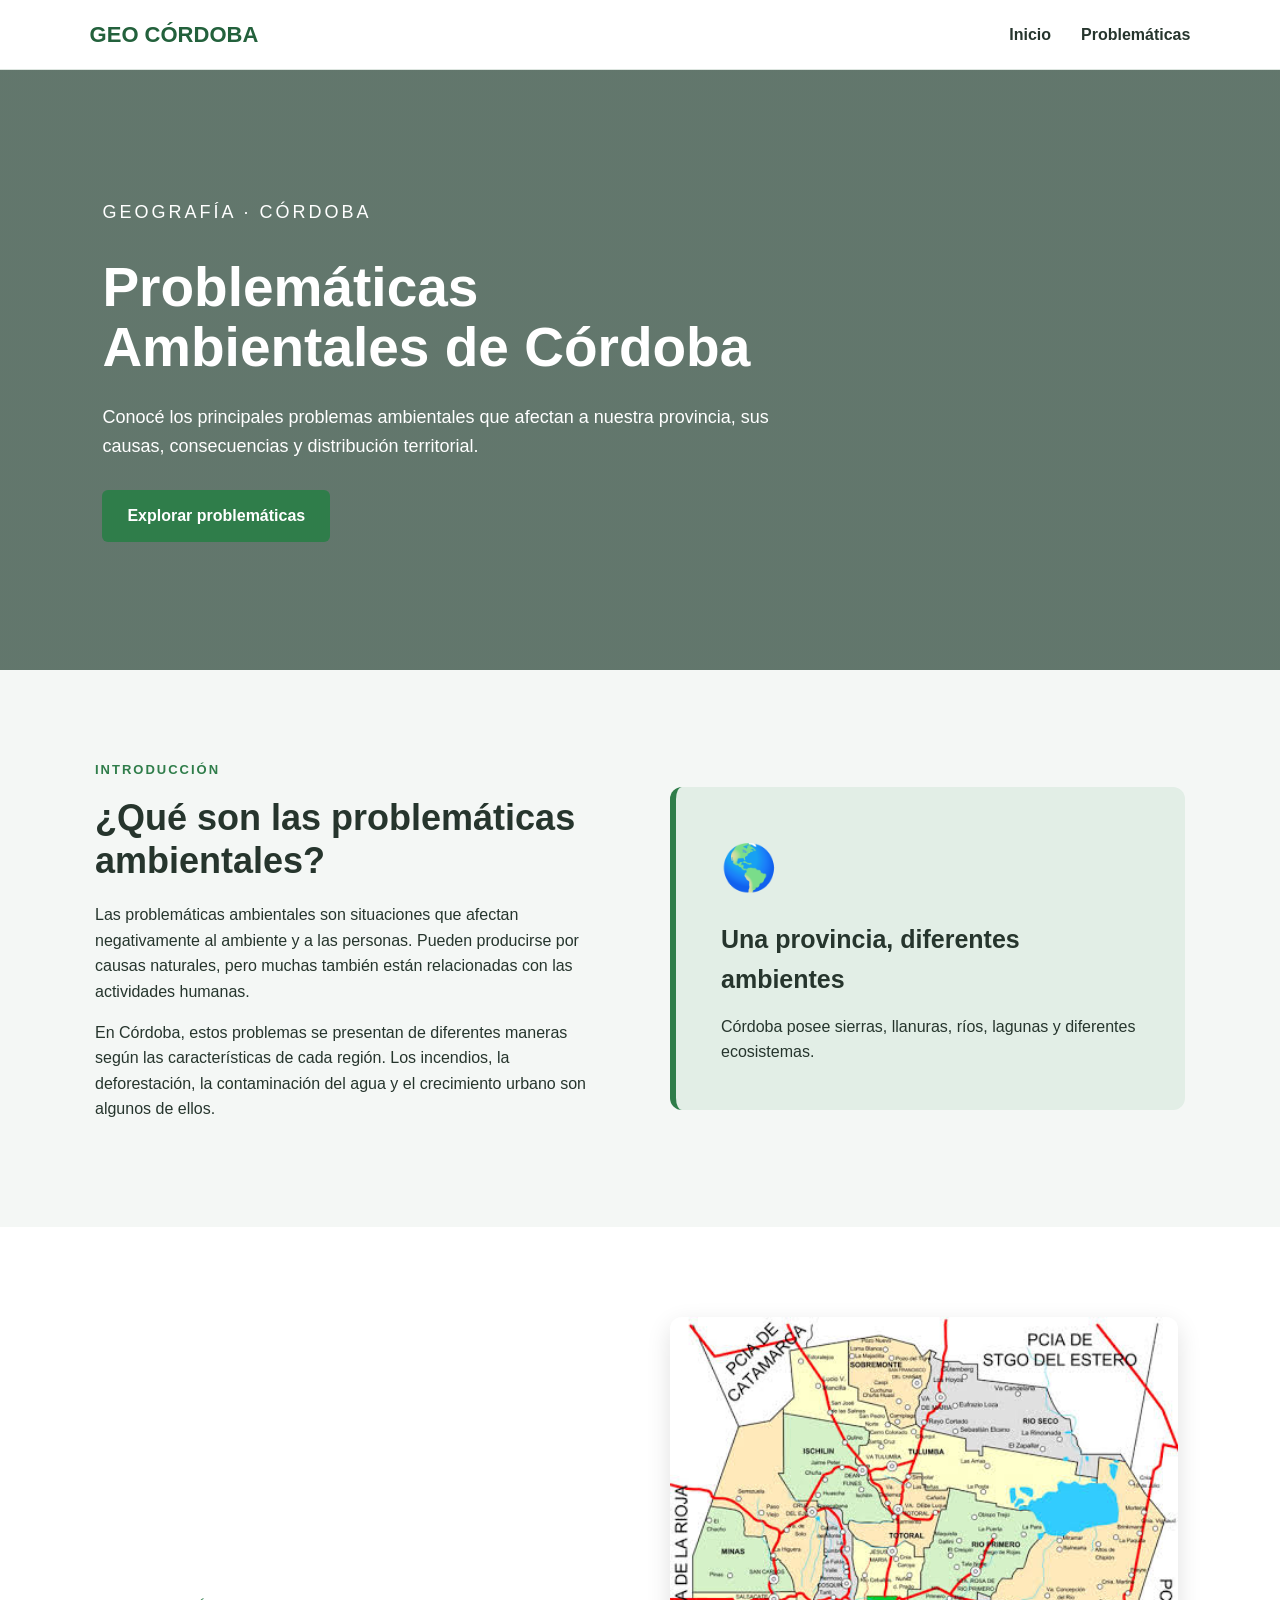
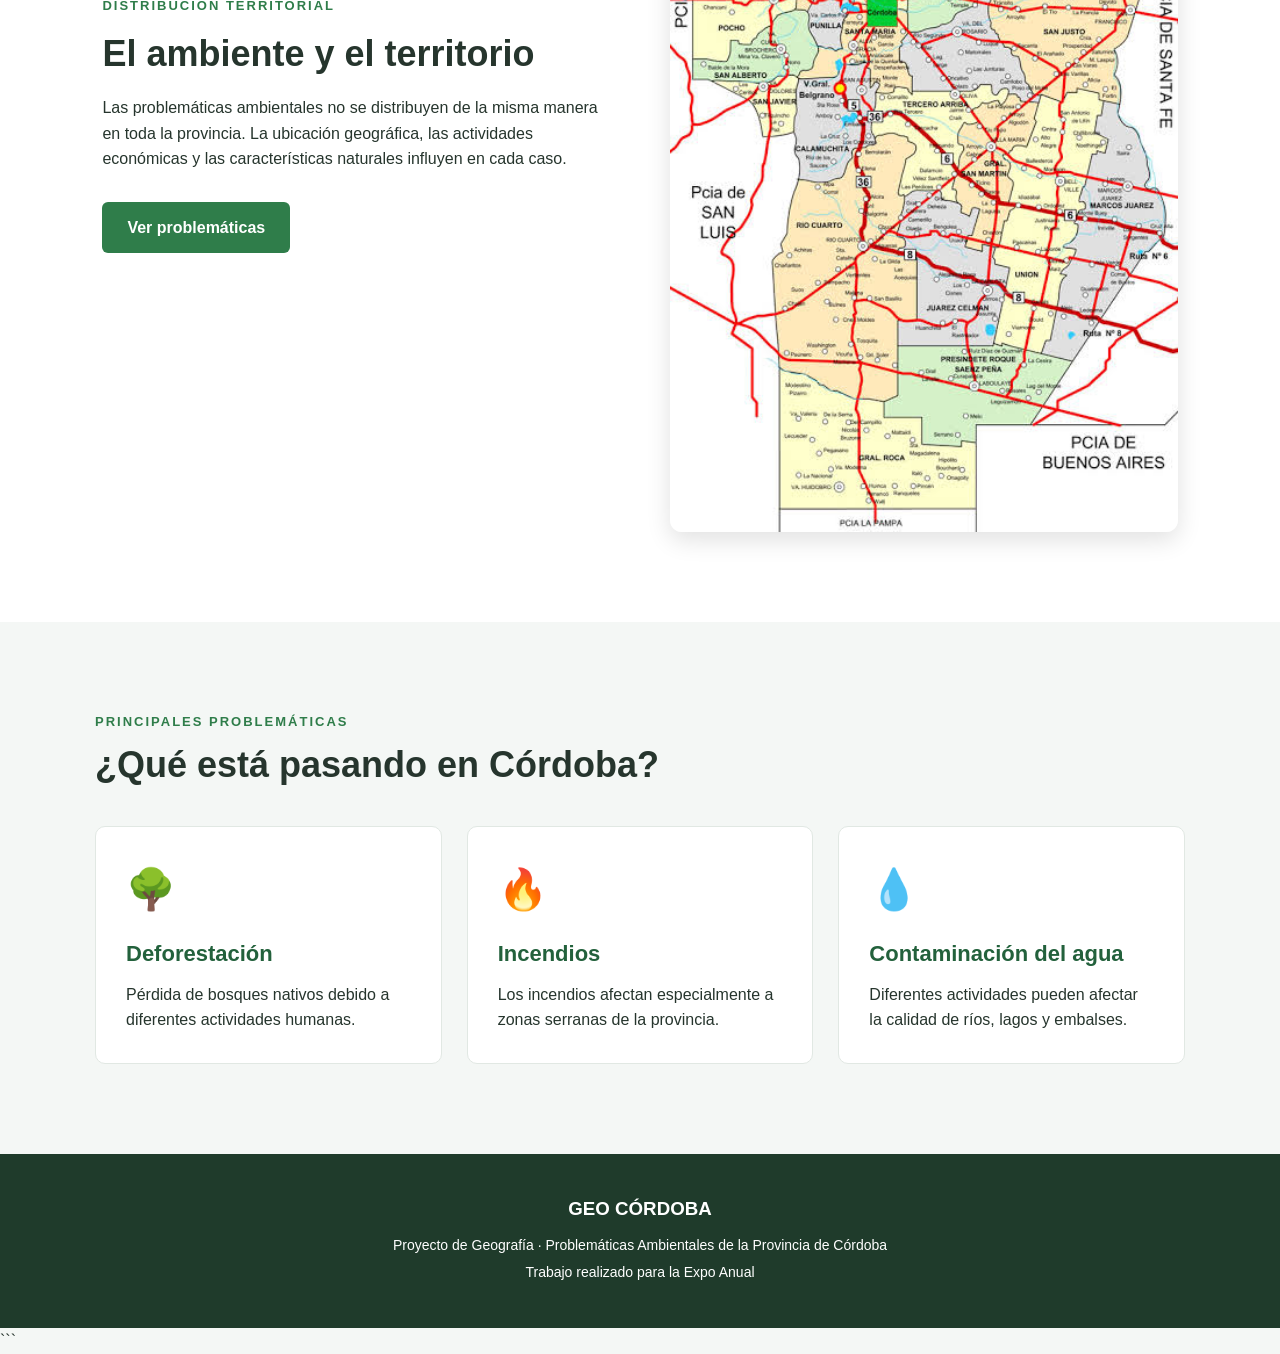
==== index.html @ c0186853 "Primer proyecto de Geografia" ====
<!DOCTYPE html>

<html lang="es">

<head>
    <meta charset="UTF-8">
    <meta name="viewport" content="width=device-width, initial-scale=1.0">

<title>Problemáticas Ambientales de Córdoba</title>

<link rel="stylesheet" href="css/estilos.css">


</head>

<body>


<header class="encabezado">

    <div class="logo">
        GEO CÓRDOBA
    </div>

    <nav>
        <a href="index.html">Inicio</a>
        <a href="problematicas.html">Problemáticas</a>
    </nav>

</header>


<main>

    <!-- PORTADA -->

    <section class="portada">

        <div class="contenido-portada">

            <p class="subtitulo">
                GEOGRAFÍA · CÓRDOBA
            </p>

            <h1>
                Problemáticas Ambientales
                de Córdoba
            </h1>

            <p>
                Conocé los principales problemas ambientales
                que afectan a nuestra provincia, sus causas,
                consecuencias y distribución territorial.
            </p>

            <a class="boton" href="problematicas.html">
                Explorar problemáticas
            </a>

        </div>

    </section>


    <!-- INTRODUCCIÓN -->

    <section class="seccion">

        <div class="texto">

            <p class="etiqueta">
                INTRODUCCIÓN
            </p>

            <h2>
                ¿Qué son las problemáticas ambientales?
            </h2>

            <p>
                Las problemáticas ambientales son situaciones que
                afectan negativamente al ambiente y a las personas.
                Pueden producirse por causas naturales, pero muchas
                también están relacionadas con las actividades humanas.
            </p>

            <p>
                En Córdoba, estos problemas se presentan de diferentes
                maneras según las características de cada región.
                Los incendios, la deforestación, la contaminación del
                agua y el crecimiento urbano son algunos de ellos.
            </p>

        </div>

        <div class="dato">

            <span>🌎</span>

            <h3>
                Una provincia,
                diferentes ambientes
            </h3>

            <p>
                Córdoba posee sierras, llanuras, ríos, lagunas
                y diferentes ecosistemas.
            </p>

        </div>

    </section>


    <!-- GEOGRAFÍA -->

    <section class="seccion mapa">

        <div class="texto">

            <p class="etiqueta">
                DISTRIBUCIÓN TERRITORIAL
            </p>

            <h2>
                El ambiente y el territorio
            </h2>

            <p>
                Las problemáticas ambientales no se distribuyen
                de la misma manera en toda la provincia.
                La ubicación geográfica, las actividades económicas
                y las características naturales influyen en cada caso.
            </p>

            <a class="boton secundario" href="problematicas.html">
                Ver problemáticas
            </a>

        </div>

        <div class="mapa-imagen">
            <img src="img/mapa-cordoba.jpeg" alt="Mapa de la provincia de Córdoba">
        </div>

    </section>


    <!-- PROBLEMÁTICAS DESTACADAS -->

    <section class="destacadas">

        <p class="etiqueta">
            PRINCIPALES PROBLEMÁTICAS
        </p>

        <h2>
            ¿Qué está pasando en Córdoba?
        </h2>

        <div class="tarjetas">

            <article class="tarjeta">

                <div class="icono">🌳</div>

                <h3>
                    Deforestación
                </h3>

                <p>
                    Pérdida de bosques nativos debido
                    a diferentes actividades humanas.
                </p>

            </article>


            <article class="tarjeta">

                <div class="icono">🔥</div>

                <h3>
                    Incendios
                </h3>

                <p>
                    Los incendios afectan especialmente
                    a zonas serranas de la provincia.
                </p>

            </article>


            <article class="tarjeta">

                <div class="icono">💧</div>

                <h3>
                    Contaminación del agua
                </h3>

                <p>
                    Diferentes actividades pueden afectar
                    la calidad de ríos, lagos y embalses.
                </p>

            </article>

        </div>

    </section>

</main>


<footer>

    <h3>
        GEO CÓRDOBA
    </h3>

    <p>
        Proyecto de Geografía · Problemáticas Ambientales
        de la Provincia de Córdoba
    </p>

    <p>
        Trabajo realizado para la Expo Anual
    </p>

</footer>
```

</body>

</html>
---- css/estilos.css ----
* {
  margin: 0;
  padding: 0;
  box-sizing: border-box;
  }

body {
font-family: Arial, sans-serif;
background-color: #f4f7f5;
color: #26352d;
line-height: 1.6;
}

/* =========================
ENCABEZADO
========================= */

.encabezado {
width: 100%;
height: 70px;


display: flex;
justify-content: space-between;
align-items: center;

padding: 0 7%;

background-color: white;

border-bottom: 1px solid #dce5df;

position: relative;
z-index: 10;
}

.logo {
font-size: 22px;
font-weight: bold;
color: #23613c;
}

nav {
display: flex;
gap: 30px;
}

nav a {
text-decoration: none;
color: #26352d;
font-weight: bold;
}

nav a:hover {
color: #2f7d4a;
}

/* =========================
PORTADA
========================= */

.portada {
min-height: 600px;

display: flex;
align-items: center;

padding: 80px 8%;

background-image:
    linear-gradient(
        rgba(20, 50, 35, 0.65),
        rgba(20, 50, 35, 0.65)
    ),
    url("../img/cordoba.jpg");

background-size: cover;
background-position: center;

color: white;

}

.contenido-portada {
max-width: 700px;
}

.subtitulo {
font-size: 14px;
letter-spacing: 3px;
margin-bottom: 15px;
}

.portada h1 {
font-size: 55px;
line-height: 1.1;
margin-bottom: 25px;
}

.portada p {
font-size: 18px;
margin-bottom: 30px;
}

/* =========================
BOTONES
========================= */

.boton {
display: inline-block;


padding: 13px 25px;

background-color: #2f7d4a;
color: white;

text-decoration: none;

border-radius: 6px;

font-weight: bold;

}

.boton:hover {
background-color: #23613c;
}

.secundario {
margin-top: 15px;
}

/* =========================
SECCIONES
========================= */

.seccion {
max-width: 1150px;


margin: auto;

padding: 90px 30px;

display: grid;
grid-template-columns: 1fr 1fr;

gap: 60px;

align-items: center;


}

.etiqueta {
color: #2f7d4a;


font-size: 13px;

font-weight: bold;

letter-spacing: 2px;

margin-bottom: 10px;


}

h2 {
font-size: 36px;
line-height: 1.2;

margin-bottom: 20px;

}

.texto p {
margin-bottom: 15px;
}

/* =========================
DATO
========================= */

.dato {
background-color: #e2eee6;

padding: 45px;

border-radius: 12px;

border-left: 6px solid #2f7d4a;


}

.dato span {
font-size: 45px;
}

.dato h3 {
font-size: 25px;
margin: 15px 0;
}

/* =========================
MAPA
========================= */

.mapa {
background-color: white;


max-width: 100%;

padding-left: 8%;
padding-right: 8%;

}

.mapa-imagen img {
width: 100%;


display: block;

border-radius: 12px;

box-shadow: 0 8px 25px rgba(0,0,0,0.12);

}

/* =========================
TARJETAS
========================= */

.destacadas {
max-width: 1150px;

margin: auto;

padding: 90px 30px;


}

.destacadas > h2 {
margin-bottom: 40px;
}

.tarjetas {
display: grid;


grid-template-columns: repeat(3, 1fr);

gap: 25px;


}

.tarjeta {
background-color: white;


padding: 30px;

border-radius: 10px;

border: 1px solid #e1e8e3;

transition: 0.3s;

}

.tarjeta:hover {
transform: translateY(-6px);

box-shadow: 0 10px 25px rgba(0,0,0,0.08);


}

.icono {
font-size: 40px;


margin-bottom: 15px;

}

.tarjeta h3 {
font-size: 22px;


margin-bottom: 10px;

color: #23613c;


}

/* =========================
FOOTER
========================= */

footer {
background-color: #1f3b2b;

color: white;

text-align: center;

padding: 40px 20px;


}

footer h3 {
margin-bottom: 10px;
}

footer p {
font-size: 14px;

margin: 5px;

}

/* =========================
CELULARES
========================= */

@media (max-width: 800px) {

.encabezado {
    padding: 0 5%;
}

.portada {
    min-height: 550px;

    padding: 60px 7%;
}

.portada h1 {
    font-size: 40px;
}

.seccion {
    grid-template-columns: 1fr;

    padding: 60px 25px;

    gap: 35px;
}

.tarjetas {
    grid-template-columns: 1fr;
}

nav {
    gap: 15px;
}

}
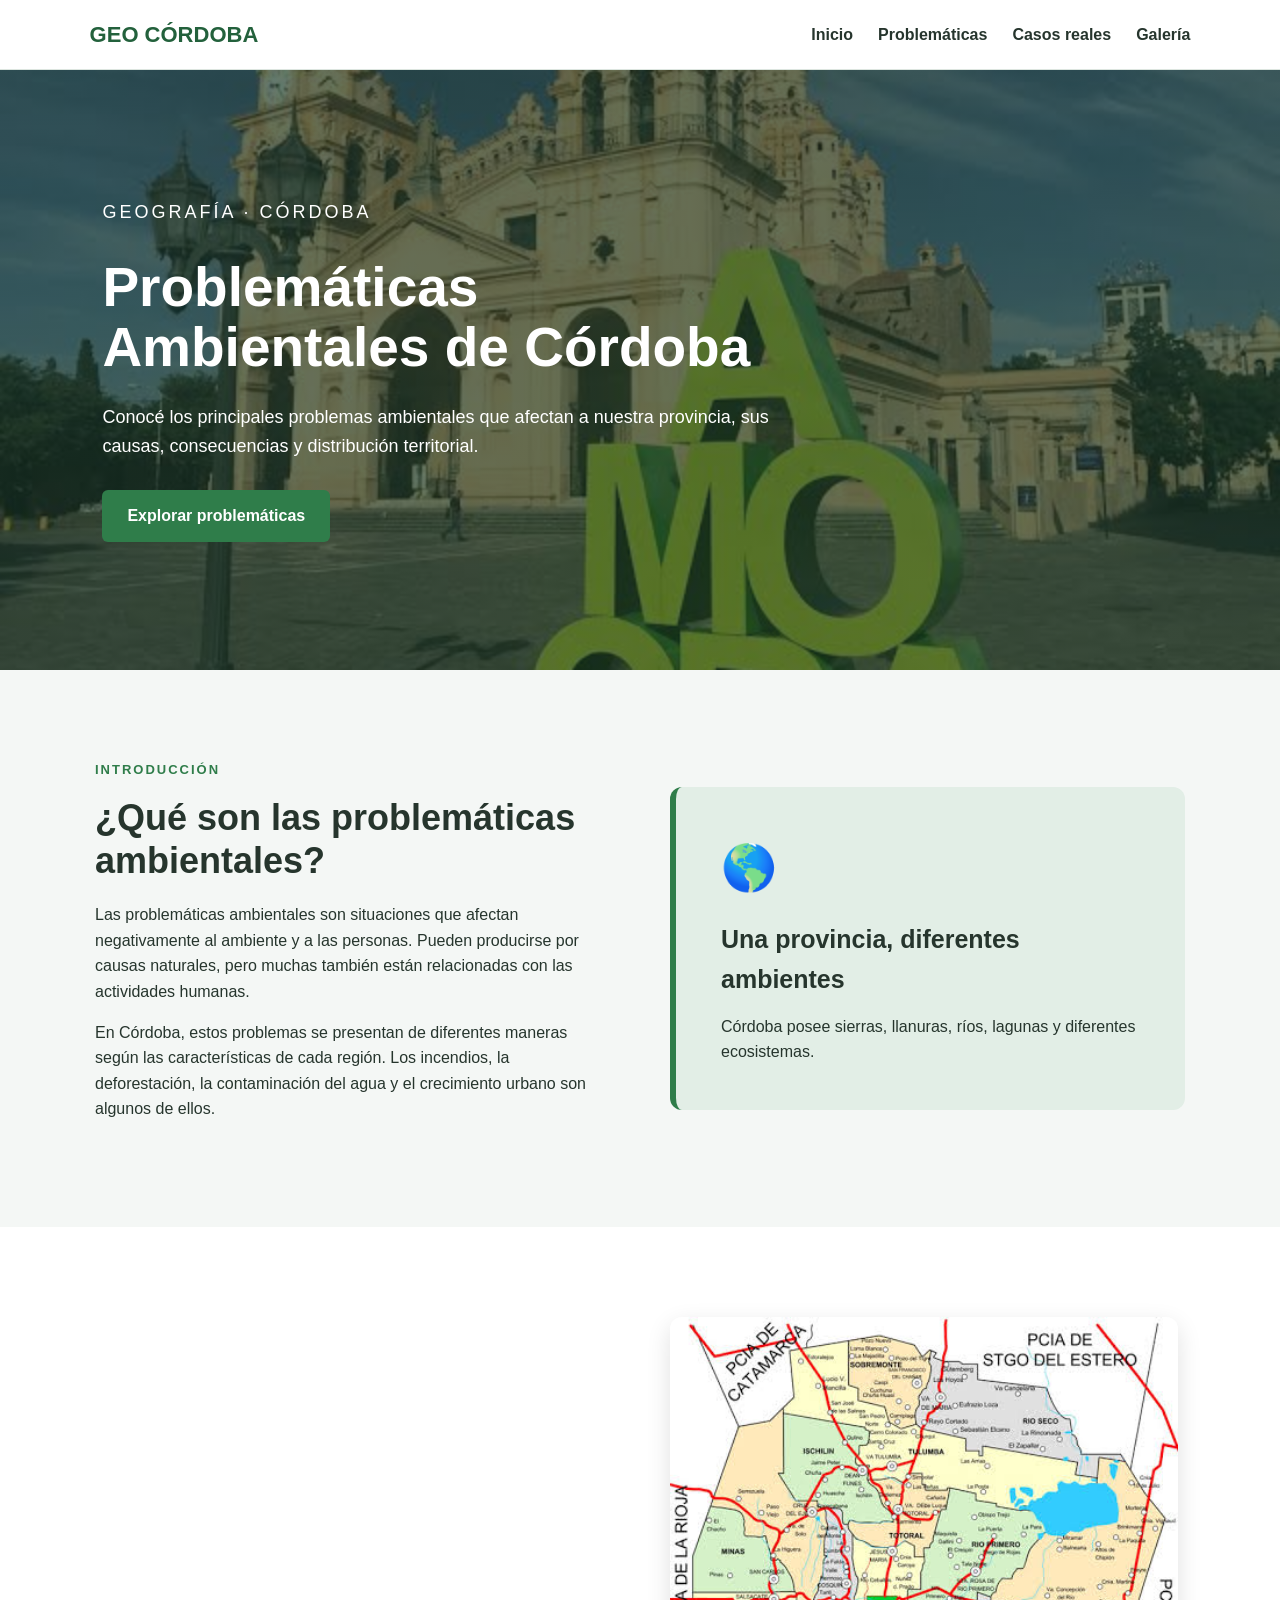
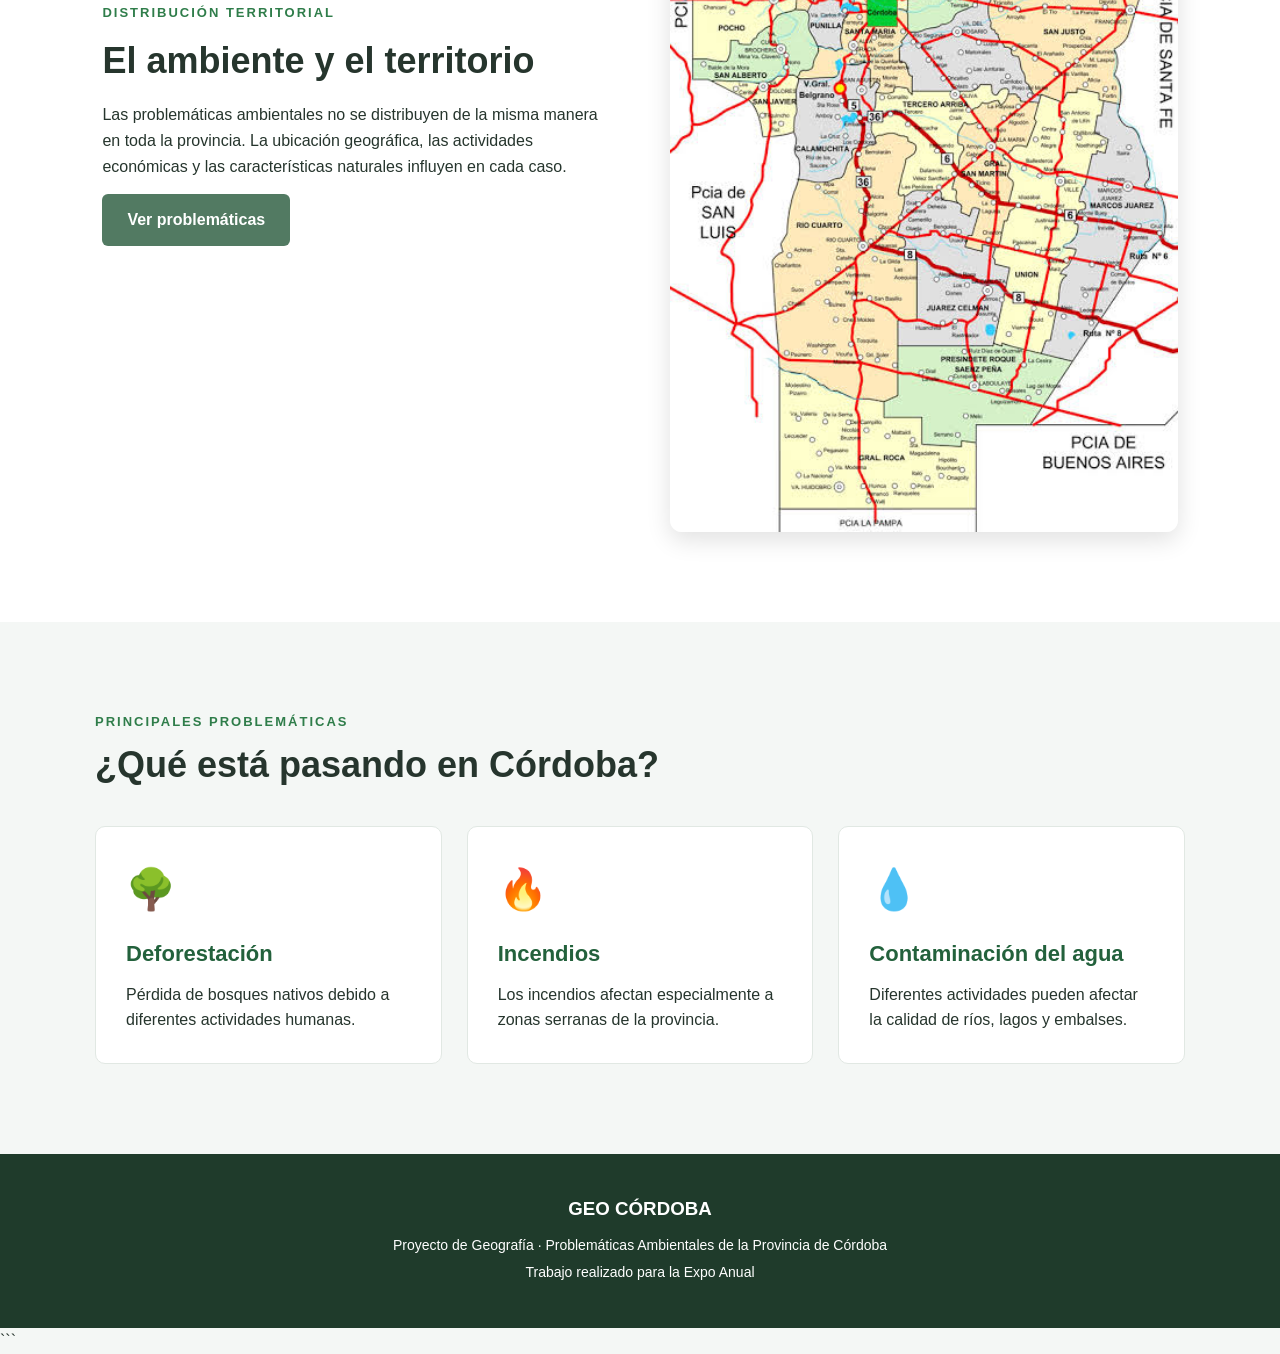
==== commit ed38b5b4: "Actualizo pagina" ====
--- a/index.html
+++ b/index.html
@@ -21,11 +21,13 @@
     <div class="logo">
         GEO CÓRDOBA
     </div>
-
-    <nav>
-        <a href="index.html">Inicio</a>
-        <a href="problematicas.html">Problemáticas</a>
-    </nav>
+ <nav>
+            <a href="index.html">Inicio</a>
+            <a href="problematicas.html">Problemáticas</a>
+            <a href="casos.html">Casos reales</a>
+            <a href="galeria.html">Galería</a>
+        </nav>
+
 
 </header>
 
--- a/css/estilos.css
+++ b/css/estilos.css
@@ -1,368 +1,678 @@
+/* =========================
+   CONFIGURACIÓN GENERAL
+========================= */
+
 * {
-  margin: 0;
-  padding: 0;
-  box-sizing: border-box;
-  }
+    margin: 0;
+    padding: 0;
+    box-sizing: border-box;
+}
+
+html {
+    scroll-behavior: smooth;
+}
 
 body {
-font-family: Arial, sans-serif;
-background-color: #f4f7f5;
-color: #26352d;
-line-height: 1.6;
-}
-
-/* =========================
-ENCABEZADO
+    font-family: Arial, sans-serif;
+    background-color: #f4f7f5;
+    color: #26352d;
+    line-height: 1.6;
+}
+
+img {
+    max-width: 100%;
+    display: block;
+}
+
+a {
+    text-decoration: none;
+}
+
+
+/* =========================
+   ENCABEZADO
 ========================= */
 
 .encabezado {
-width: 100%;
-height: 70px;
-
-
-display: flex;
-justify-content: space-between;
-align-items: center;
-
-padding: 0 7%;
-
-background-color: white;
-
-border-bottom: 1px solid #dce5df;
-
-position: relative;
-z-index: 10;
+    width: 100%;
+    min-height: 70px;
+
+    display: flex;
+    justify-content: space-between;
+    align-items: center;
+
+    padding: 15px 7%;
+
+    background-color: white;
+
+    border-bottom: 1px solid #dce5df;
+
+    position: relative;
+    z-index: 10;
 }
 
 .logo {
-font-size: 22px;
-font-weight: bold;
-color: #23613c;
+    font-size: 22px;
+    font-weight: bold;
+    color: #23613c;
 }
 
 nav {
-display: flex;
-gap: 30px;
+    display: flex;
+    flex-wrap: wrap;
+    justify-content: center;
+    gap: 25px;
 }
 
 nav a {
-text-decoration: none;
-color: #26352d;
-font-weight: bold;
+    color: #26352d;
+    font-weight: bold;
 }
 
 nav a:hover {
-color: #2f7d4a;
-}
-
-/* =========================
-PORTADA
+    color: #2f7d4a;
+}
+
+
+/* =========================
+   PORTADA
 ========================= */
 
 .portada {
-min-height: 600px;
-
-display: flex;
-align-items: center;
-
-padding: 80px 8%;
-
-background-image:
-    linear-gradient(
-        rgba(20, 50, 35, 0.65),
-        rgba(20, 50, 35, 0.65)
-    ),
-    url("../img/cordoba.jpg");
-
-background-size: cover;
-background-position: center;
-
-color: white;
-
+    min-height: 600px;
+
+    display: flex;
+    align-items: center;
+
+    padding: 80px 8%;
+
+    background-image:
+        linear-gradient(
+            rgba(20, 50, 35, 0.65),
+            rgba(20, 50, 35, 0.65)
+        ),
+        url("../img/cordoba.jpeg");
+
+    background-size: cover;
+    background-position: center;
+
+    color: white;
 }
 
 .contenido-portada {
-max-width: 700px;
+    max-width: 700px;
 }
 
 .subtitulo {
-font-size: 14px;
-letter-spacing: 3px;
-margin-bottom: 15px;
+    font-size: 14px;
+    letter-spacing: 3px;
+    margin-bottom: 15px;
 }
 
 .portada h1 {
-font-size: 55px;
-line-height: 1.1;
-margin-bottom: 25px;
+    font-size: 55px;
+    line-height: 1.1;
+    margin-bottom: 25px;
 }
 
 .portada p {
-font-size: 18px;
-margin-bottom: 30px;
-}
-
-/* =========================
-BOTONES
+    font-size: 18px;
+    margin-bottom: 30px;
+}
+
+
+/* =========================
+   BOTONES
 ========================= */
 
 .boton {
-display: inline-block;
-
-
-padding: 13px 25px;
-
-background-color: #2f7d4a;
-color: white;
-
-text-decoration: none;
-
-border-radius: 6px;
-
-font-weight: bold;
-
+    display: inline-block;
+
+    padding: 13px 25px;
+
+    background-color: #2f7d4a;
+    color: white;
+
+    border-radius: 6px;
+
+    font-weight: bold;
+
+    transition: 0.3s;
 }
 
 .boton:hover {
-background-color: #23613c;
+    background-color: #23613c;
+    transform: translateY(-2px);
 }
 
 .secundario {
-margin-top: 15px;
-}
-
-/* =========================
-SECCIONES
+    background-color: #527a62;
+}
+
+
+/* =========================
+   SECCIONES
 ========================= */
 
 .seccion {
-max-width: 1150px;
-
-
-margin: auto;
-
-padding: 90px 30px;
-
-display: grid;
-grid-template-columns: 1fr 1fr;
-
-gap: 60px;
-
-align-items: center;
-
-
+    max-width: 1150px;
+
+    margin: auto;
+
+    padding: 90px 30px;
+
+    display: grid;
+    grid-template-columns: 1fr 1fr;
+
+    gap: 60px;
+
+    align-items: center;
+}
+
+.texto {
+    max-width: 650px;
 }
 
 .etiqueta {
-color: #2f7d4a;
-
-
-font-size: 13px;
-
-font-weight: bold;
-
-letter-spacing: 2px;
-
-margin-bottom: 10px;
-
-
+    color: #2f7d4a;
+
+    font-size: 13px;
+
+    font-weight: bold;
+
+    letter-spacing: 2px;
+
+    margin-bottom: 10px;
 }
 
 h2 {
-font-size: 36px;
-line-height: 1.2;
-
-margin-bottom: 20px;
-
+    font-size: 36px;
+    line-height: 1.2;
+
+    margin-bottom: 20px;
 }
 
 .texto p {
-margin-bottom: 15px;
-}
-
-/* =========================
-DATO
+    margin-bottom: 15px;
+}
+
+
+/* =========================
+   DATO DESTACADO
 ========================= */
 
 .dato {
-background-color: #e2eee6;
-
-padding: 45px;
-
-border-radius: 12px;
-
-border-left: 6px solid #2f7d4a;
-
-
+    background-color: #e2eee6;
+
+    padding: 45px;
+
+    border-radius: 12px;
+
+    border-left: 6px solid #2f7d4a;
 }
 
 .dato span {
-font-size: 45px;
+    font-size: 45px;
 }
 
 .dato h3 {
-font-size: 25px;
-margin: 15px 0;
-}
-
-/* =========================
-MAPA
+    font-size: 25px;
+    margin: 15px 0;
+}
+
+
+/* =========================
+   MAPA
 ========================= */
 
 .mapa {
-background-color: white;
-
-
-max-width: 100%;
-
-padding-left: 8%;
-padding-right: 8%;
-
+    max-width: 100%;
+
+    padding-left: 8%;
+    padding-right: 8%;
+
+    background-color: white;
 }
 
 .mapa-imagen img {
-width: 100%;
-
-
-display: block;
-
-border-radius: 12px;
-
-box-shadow: 0 8px 25px rgba(0,0,0,0.12);
-
-}
-
-/* =========================
-TARJETAS
+    width: 100%;
+
+    border-radius: 12px;
+
+    box-shadow: 0 8px 25px rgba(0, 0, 0, 0.12);
+}
+
+
+/* =========================
+   DESTACADAS
 ========================= */
 
 .destacadas {
-max-width: 1150px;
-
-margin: auto;
-
-padding: 90px 30px;
-
-
+    max-width: 1150px;
+
+    margin: auto;
+
+    padding: 90px 30px;
 }
 
 .destacadas > h2 {
-margin-bottom: 40px;
-}
+    margin-bottom: 40px;
+}
+
+
+/* =========================
+   TARJETAS
+========================= */
 
 .tarjetas {
-display: grid;
-
-
-grid-template-columns: repeat(3, 1fr);
-
-gap: 25px;
-
-
+    display: grid;
+
+    grid-template-columns: repeat(3, 1fr);
+
+    gap: 25px;
 }
 
 .tarjeta {
-background-color: white;
-
-
-padding: 30px;
-
-border-radius: 10px;
-
-border: 1px solid #e1e8e3;
-
-transition: 0.3s;
-
+    background-color: white;
+
+    padding: 30px;
+
+    border-radius: 10px;
+
+    border: 1px solid #e1e8e3;
+
+    transition: 0.3s;
 }
 
 .tarjeta:hover {
-transform: translateY(-6px);
-
-box-shadow: 0 10px 25px rgba(0,0,0,0.08);
-
-
+    transform: translateY(-6px);
+
+    box-shadow: 0 10px 25px rgba(0, 0, 0, 0.08);
 }
 
 .icono {
-font-size: 40px;
-
-
-margin-bottom: 15px;
-
+    font-size: 40px;
+
+    margin-bottom: 15px;
 }
 
 .tarjeta h3 {
-font-size: 22px;
-
-
-margin-bottom: 10px;
-
-color: #23613c;
-
-
-}
-
-/* =========================
-FOOTER
+    font-size: 22px;
+
+    margin-bottom: 10px;
+
+    color: #23613c;
+}
+
+.tarjeta .boton {
+    margin-top: 15px;
+
+    font-size: 14px;
+
+    padding: 9px 15px;
+}
+
+
+/* =========================
+   PÁGINAS INTERNAS
+========================= */
+
+.titulo-pagina {
+    background-color: #1f3b2b;
+
+    color: white;
+
+    padding: 80px 8%;
+
+    text-align: center;
+}
+
+.titulo-pagina h1 {
+    font-size: 48px;
+
+    margin-bottom: 15px;
+}
+
+.titulo-pagina p {
+    max-width: 700px;
+
+    margin: auto;
+
+    font-size: 18px;
+}
+
+
+/* =========================
+   PROBLEMÁTICAS
+========================= */
+
+.problemas {
+    max-width: 1150px;
+
+    margin: auto;
+
+    padding: 80px 30px;
+}
+
+.problema {
+    background-color: white;
+
+    margin-bottom: 30px;
+
+    border-radius: 12px;
+
+    overflow: hidden;
+
+    display: grid;
+
+    grid-template-columns: 300px 1fr;
+
+    box-shadow: 0 5px 20px rgba(0, 0, 0, 0.06);
+}
+
+.problema img {
+    width: 100%;
+
+    height: 100%;
+
+    min-height: 280px;
+
+    object-fit: cover;
+}
+
+.problema-contenido {
+    padding: 35px;
+}
+
+.problema-contenido h2 {
+    color: #23613c;
+
+    font-size: 28px;
+
+    margin-bottom: 15px;
+}
+
+.ubicacion {
+    display: inline-block;
+
+    margin-bottom: 15px;
+
+    padding: 6px 12px;
+
+    border-radius: 20px;
+
+    background-color: #e2eee6;
+
+    color: #23613c;
+
+    font-size: 13px;
+
+    font-weight: bold;
+}
+
+
+/* =========================
+   CASOS REALES
+========================= */
+
+.casos {
+    max-width: 1150px;
+
+    margin: auto;
+
+    padding: 80px 30px;
+}
+
+.caso {
+    display: grid;
+
+    grid-template-columns: 1fr 1fr;
+
+    background-color: white;
+
+    margin-bottom: 40px;
+
+    border-radius: 12px;
+
+    overflow: hidden;
+
+    box-shadow: 0 5px 20px rgba(0, 0, 0, 0.07);
+}
+
+.caso img {
+    width: 100%;
+
+    height: 100%;
+
+    min-height: 320px;
+
+    object-fit: cover;
+}
+
+.caso-contenido {
+    padding: 40px;
+}
+
+.caso-contenido h2 {
+    color: #23613c;
+}
+
+.caso-contenido h3 {
+    color: #527a62;
+
+    margin-top: 20px;
+
+    margin-bottom: 5px;
+}
+
+
+/* =========================
+   GALERÍA
+========================= */
+
+.galeria {
+    max-width: 1150px;
+
+    margin: auto;
+
+    padding: 80px 30px;
+}
+
+.fotos {
+    display: grid;
+
+    grid-template-columns: repeat(3, 1fr);
+
+    gap: 20px;
+}
+
+.foto {
+    background-color: white;
+
+    border-radius: 10px;
+
+    overflow: hidden;
+
+    box-shadow: 0 5px 15px rgba(0, 0, 0, 0.07);
+}
+
+.foto img {
+    width: 100%;
+
+    height: 240px;
+
+    object-fit: cover;
+}
+
+.foto p {
+    padding: 15px;
+
+    font-weight: bold;
+}
+
+
+/* =========================
+   DATOS
+========================= */
+
+.datos {
+    max-width: 1150px;
+
+    margin: auto;
+
+    padding: 80px 30px;
+}
+
+.dato-card {
+    background-color: white;
+
+    padding: 30px;
+
+    border-radius: 10px;
+
+    border-top: 5px solid #2f7d4a;
+
+    text-align: center;
+}
+
+.dato-card span {
+    display: block;
+
+    font-size: 45px;
+
+    margin-bottom: 10px;
+}
+
+.dato-card h3 {
+    margin-bottom: 10px;
+
+    color: #23613c;
+}
+
+
+/* =========================
+   FUENTES
+========================= */
+
+.fuentes {
+    background-color: #e2eee6;
+
+    padding: 50px 30px;
+
+    text-align: center;
+}
+
+.fuentes ul {
+    list-style: none;
+
+    margin-top: 20px;
+}
+
+.fuentes li {
+    margin: 8px;
+}
+
+
+/* =========================
+   FOOTER
 ========================= */
 
 footer {
-background-color: #1f3b2b;
-
-color: white;
-
-text-align: center;
-
-padding: 40px 20px;
-
-
+    background-color: #1f3b2b;
+
+    color: white;
+
+    text-align: center;
+
+    padding: 40px 20px;
 }
 
 footer h3 {
-margin-bottom: 10px;
+    margin-bottom: 10px;
 }
 
 footer p {
-font-size: 14px;
-
-margin: 5px;
-
-}
-
-/* =========================
-CELULARES
+    font-size: 14px;
+
+    margin: 5px;
+}
+
+
+/* =========================
+   CELULARES
 ========================= */
 
 @media (max-width: 800px) {
 
-.encabezado {
-    padding: 0 5%;
-}
-
-.portada {
-    min-height: 550px;
-
-    padding: 60px 7%;
-}
-
-.portada h1 {
-    font-size: 40px;
-}
-
-.seccion {
-    grid-template-columns: 1fr;
-
-    padding: 60px 25px;
-
-    gap: 35px;
-}
-
-.tarjetas {
-    grid-template-columns: 1fr;
-}
-
-nav {
-    gap: 15px;
-}
-
-}
+    .encabezado {
+        flex-direction: column;
+
+        gap: 12px;
+
+        padding: 15px 5%;
+    }
+
+    nav {
+        gap: 15px;
+
+        font-size: 14px;
+    }
+
+    .portada {
+        min-height: 550px;
+
+        padding: 60px 7%;
+    }
+
+    .portada h1 {
+        font-size: 40px;
+    }
+
+    .portada p {
+        font-size: 16px;
+    }
+
+    .seccion {
+        grid-template-columns: 1fr;
+
+        padding: 60px 25px;
+
+        gap: 35px;
+    }
+
+    .tarjetas {
+        grid-template-columns: 1fr;
+    }
+
+    .problema {
+        grid-template-columns: 1fr;
+    }
+
+    .problema img {
+        height: 250px;
+    }
+
+    .caso {
+        grid-template-columns: 1fr;
+    }
+
+    .caso img {
+        min-height: 250px;
+    }
+
+    .fotos {
+        grid-template-columns: 1fr;
+    }
+
+    .titulo-pagina {
+        padding: 60px 20px;
+    }
+
+    .titulo-pagina h1 {
+        font-size: 38px;
+    }
+
+    h2 {
+        font-size: 30px;
+    }
+}
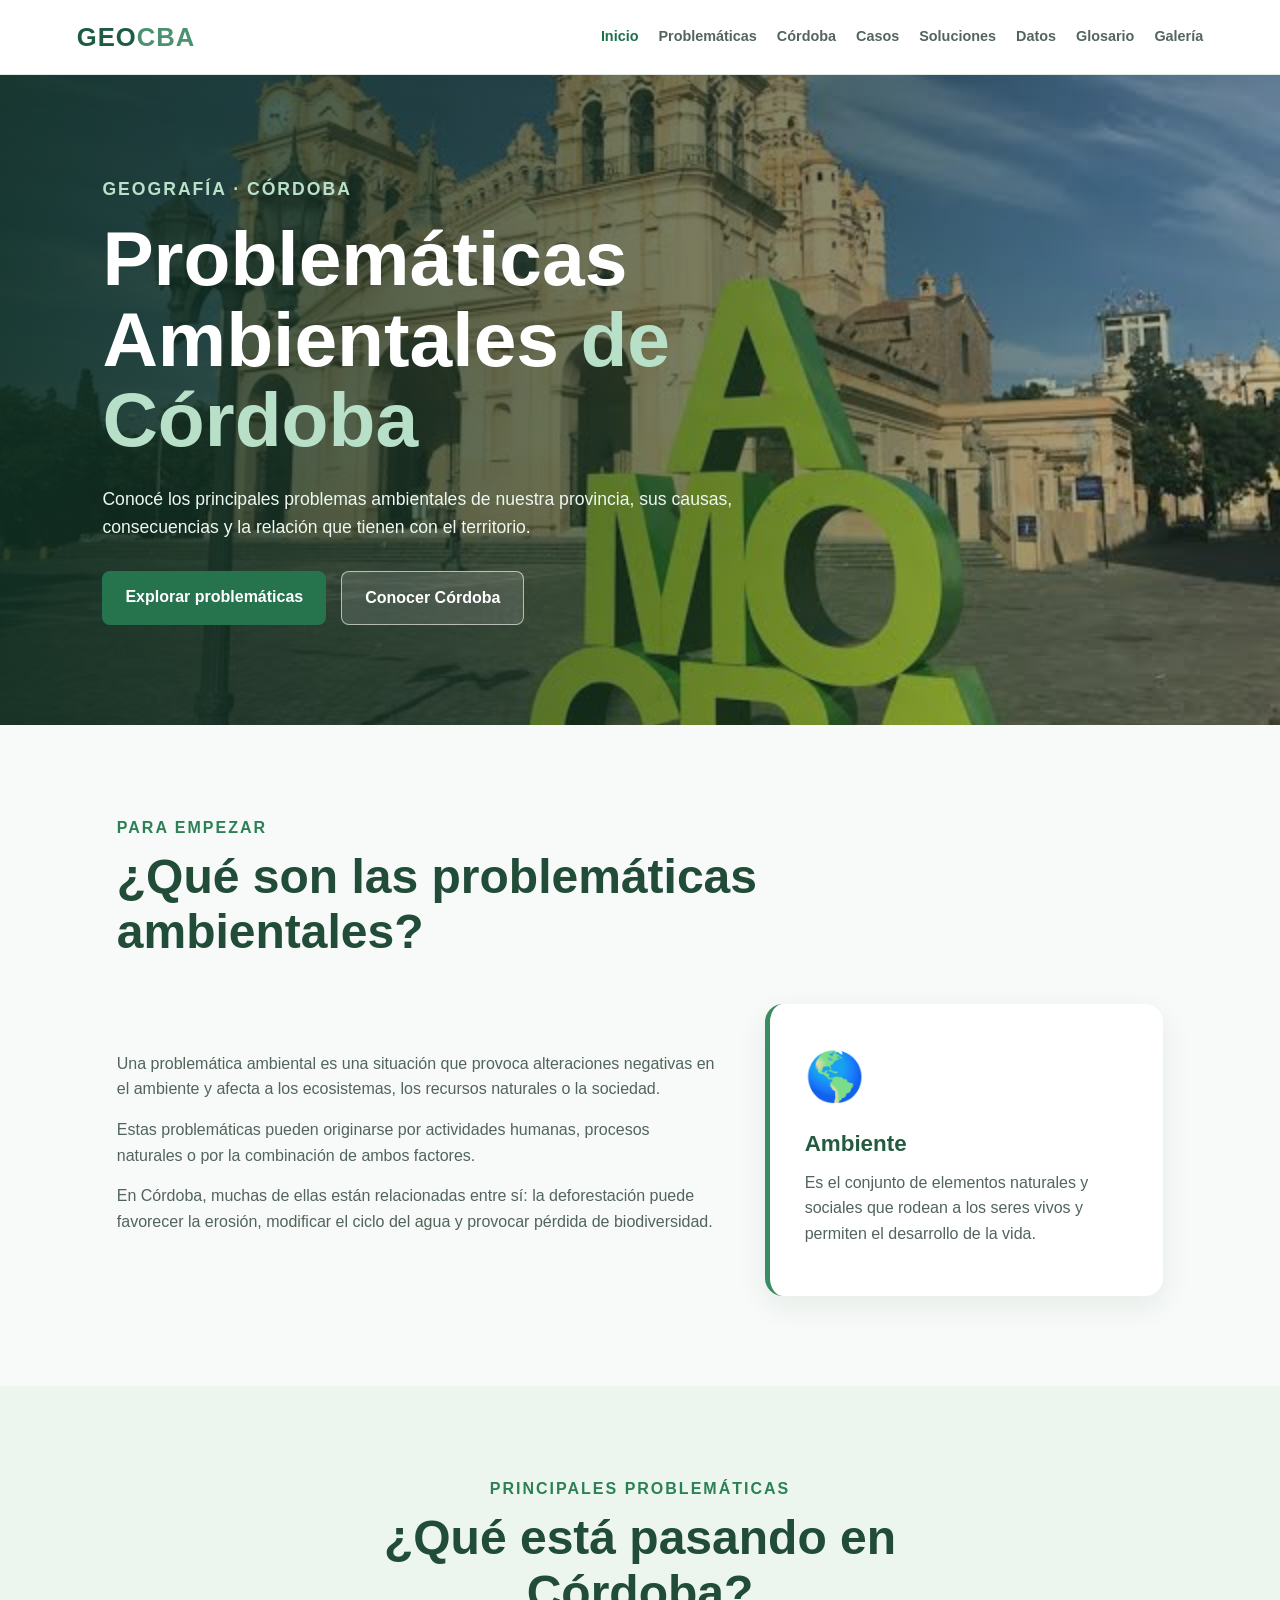
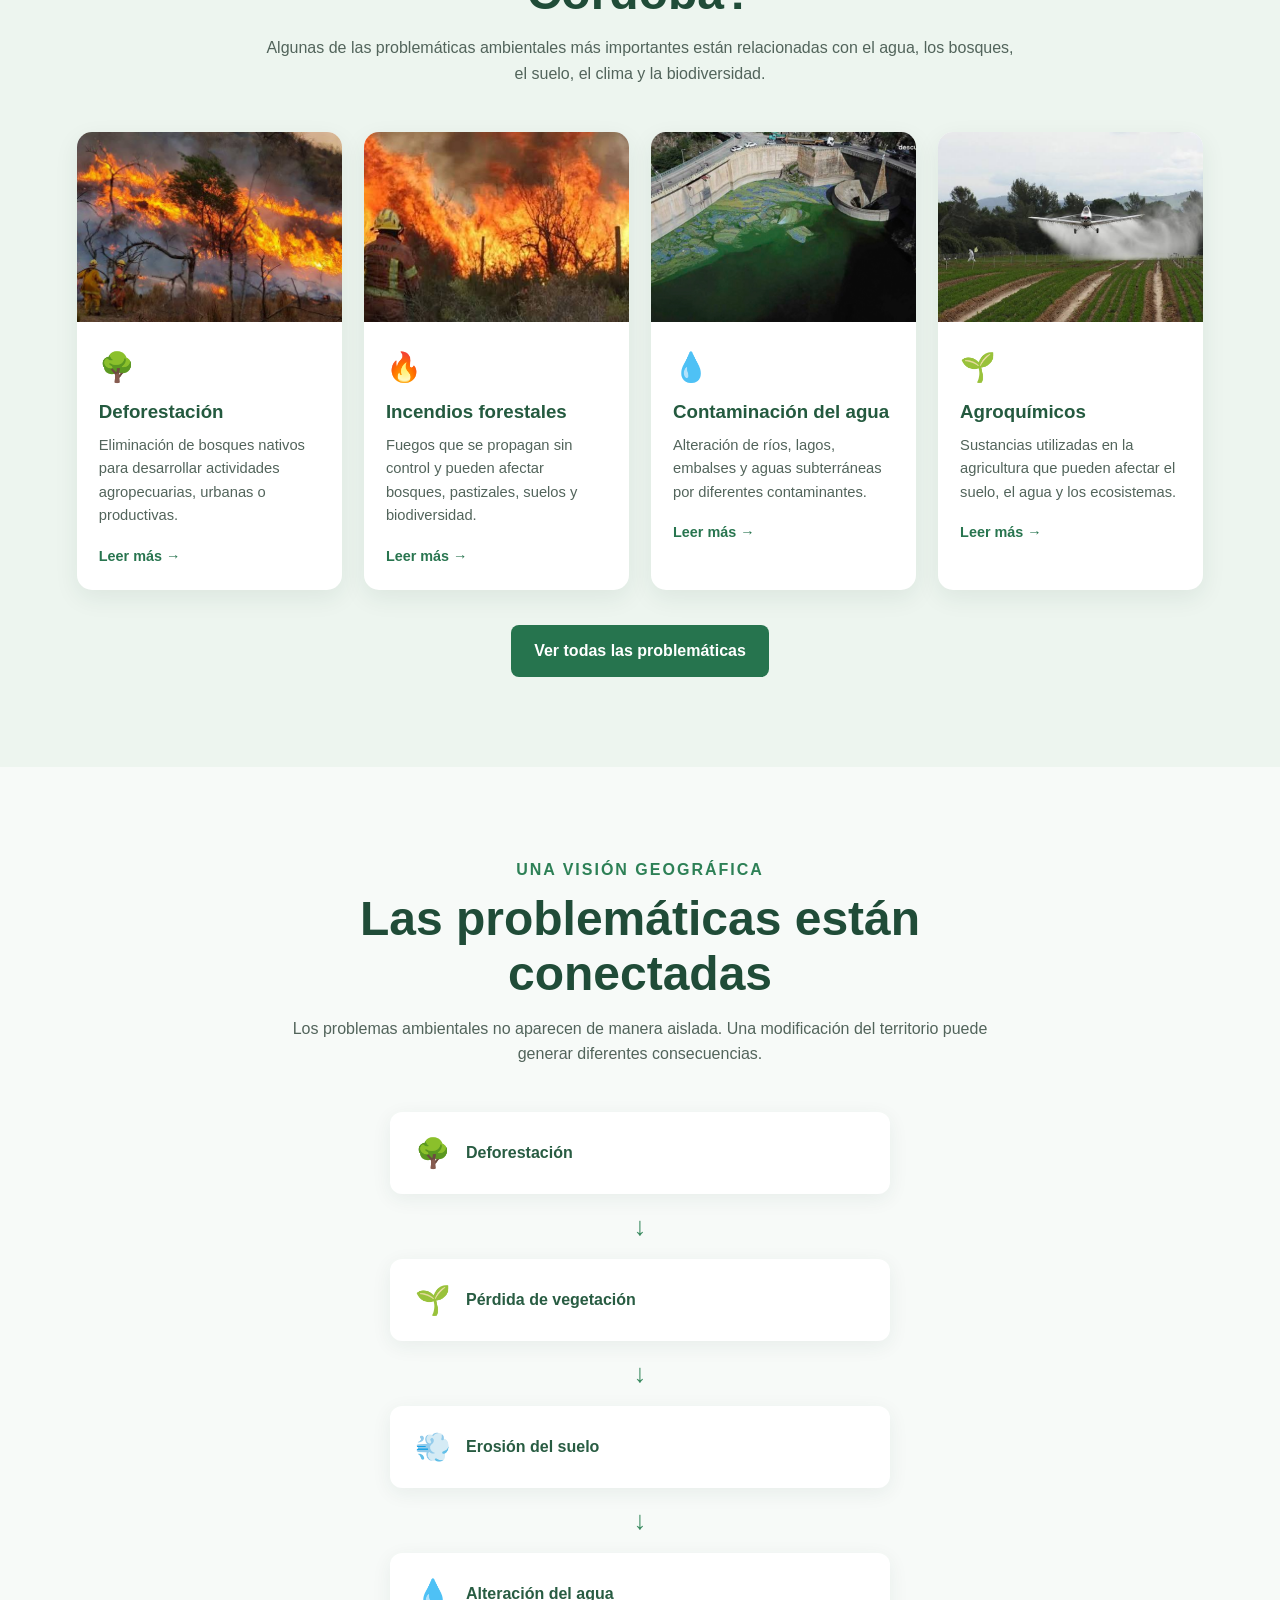
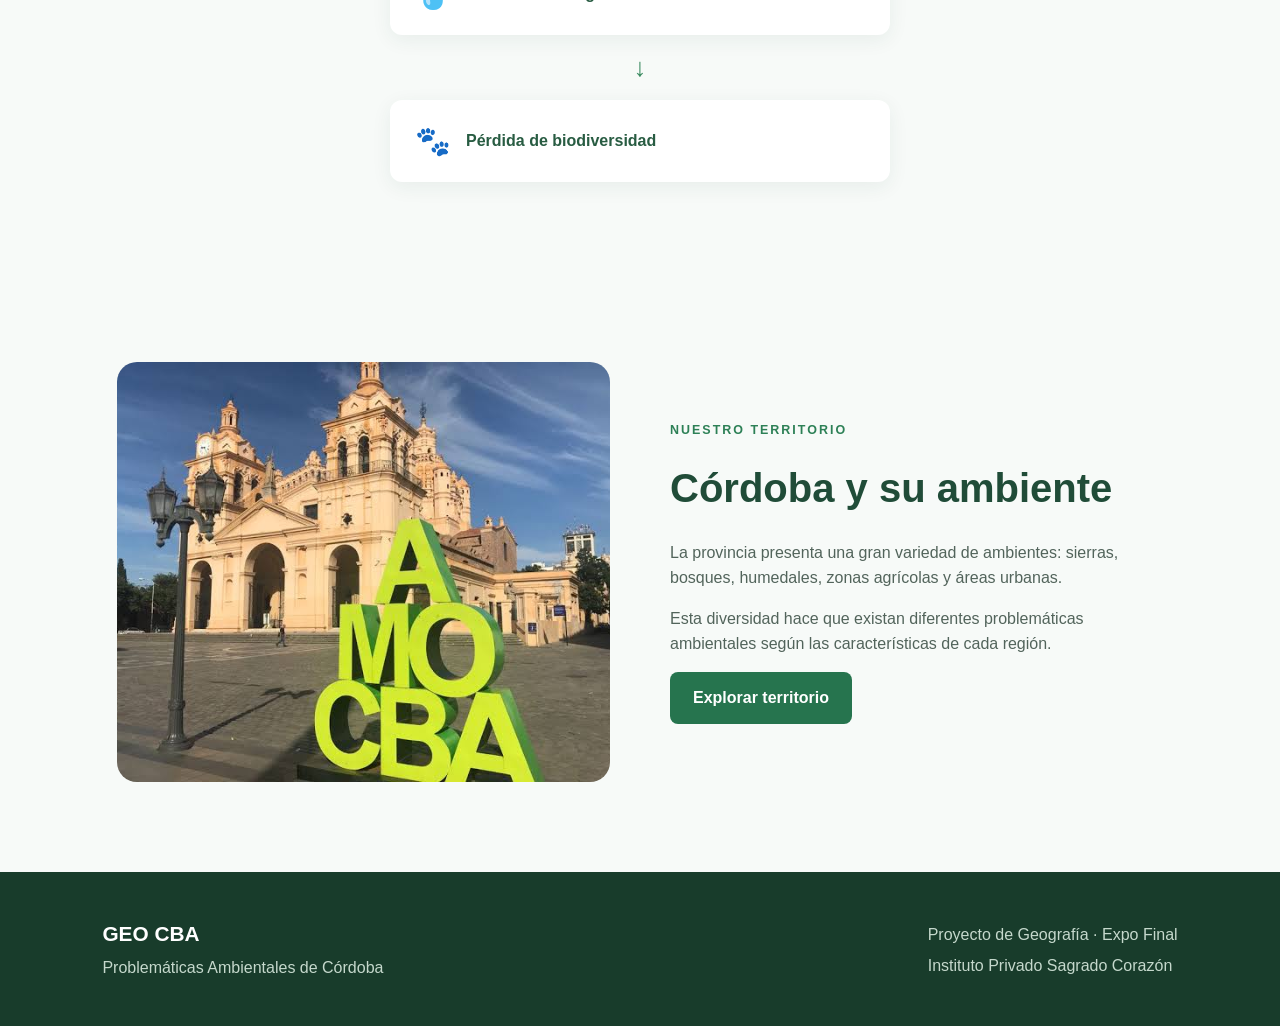
==== commit 87761924: "Actualizacion diseño y paginas" ====
--- a/index.html
+++ b/index.html
@@ -1,213 +1,253 @@
 <!DOCTYPE html>
-
 <html lang="es">
-
 <head>
     <meta charset="UTF-8">
     <meta name="viewport" content="width=device-width, initial-scale=1.0">
-
-<title>Problemáticas Ambientales de Córdoba</title>
-
-<link rel="stylesheet" href="css/estilos.css">
-
-
+    <meta name="description" content="Problemáticas ambientales de la provincia de Córdoba">
+    <title>Problemáticas Ambientales de Córdoba</title>
+
+    <link rel="stylesheet" href="css/estilos.css">
 </head>
 
 <body>
 
-
-<header class="encabezado">
-
-    <div class="logo">
-        GEO CÓRDOBA
-    </div>
- <nav>
-            <a href="index.html">Inicio</a>
-            <a href="problematicas.html">Problemáticas</a>
-            <a href="casos.html">Casos reales</a>
-            <a href="galeria.html">Galería</a>
-        </nav>
-
-
+<header class="header">
+    <div class="logo">GEO<span>CBA</span></div>
+
+    <nav class="nav">
+        <a href="index.html" class="activo">Inicio</a>
+        <a href="problematicas.html">Problemáticas</a>
+        <a href="cordoba.html">Córdoba</a>
+        <a href="casos.html">Casos</a>
+        <a href="soluciones.html">Soluciones</a>
+        <a href="datos.html">Datos</a>
+        <a href="glosario.html">Glosario</a>
+        <a href="galeria.html">Galería</a>
+    </nav>
 </header>
 
-
 <main>
 
     <!-- PORTADA -->
 
-    <section class="portada">
-
-        <div class="contenido-portada">
-
-            <p class="subtitulo">
-                GEOGRAFÍA · CÓRDOBA
-            </p>
+    <section class="hero">
+        <div class="hero-contenido">
+            <p class="etiqueta">GEOGRAFÍA · CÓRDOBA</p>
 
             <h1>
                 Problemáticas Ambientales
-                de Córdoba
+                <span>de Córdoba</span>
             </h1>
 
             <p>
-                Conocé los principales problemas ambientales
-                que afectan a nuestra provincia, sus causas,
-                consecuencias y distribución territorial.
-            </p>
-
-            <a class="boton" href="problematicas.html">
-                Explorar problemáticas
-            </a>
-
-        </div>
-
+                Conocé los principales problemas ambientales de nuestra
+                provincia, sus causas, consecuencias y la relación que
+                tienen con el territorio.
+            </p>
+
+            <div class="botones">
+                <a href="problematicas.html" class="boton">Explorar problemáticas</a>
+                <a href="cordoba.html" class="boton boton-secundario">Conocer Córdoba</a>
+            </div>
+        </div>
     </section>
 
 
     <!-- INTRODUCCIÓN -->
 
     <section class="seccion">
-
-        <div class="texto">
-
-            <p class="etiqueta">
-                INTRODUCCIÓN
-            </p>
-
-            <h2>
-                ¿Qué son las problemáticas ambientales?
-            </h2>
-
-            <p>
-                Las problemáticas ambientales son situaciones que
-                afectan negativamente al ambiente y a las personas.
-                Pueden producirse por causas naturales, pero muchas
-                también están relacionadas con las actividades humanas.
-            </p>
-
-            <p>
-                En Córdoba, estos problemas se presentan de diferentes
-                maneras según las características de cada región.
-                Los incendios, la deforestación, la contaminación del
-                agua y el crecimiento urbano son algunos de ellos.
-            </p>
-
-        </div>
-
-        <div class="dato">
-
-            <span>🌎</span>
-
-            <h3>
-                Una provincia,
-                diferentes ambientes
-            </h3>
-
-            <p>
-                Córdoba posee sierras, llanuras, ríos, lagunas
-                y diferentes ecosistemas.
-            </p>
-
-        </div>
-
-    </section>
-
-
-    <!-- GEOGRAFÍA -->
-
-    <section class="seccion mapa">
-
-        <div class="texto">
-
-            <p class="etiqueta">
-                DISTRIBUCIÓN TERRITORIAL
-            </p>
-
-            <h2>
-                El ambiente y el territorio
-            </h2>
-
-            <p>
-                Las problemáticas ambientales no se distribuyen
-                de la misma manera en toda la provincia.
-                La ubicación geográfica, las actividades económicas
-                y las características naturales influyen en cada caso.
-            </p>
-
-            <a class="boton secundario" href="problematicas.html">
-                Ver problemáticas
-            </a>
-
-        </div>
-
-        <div class="mapa-imagen">
-            <img src="img/mapa-cordoba.jpeg" alt="Mapa de la provincia de Córdoba">
-        </div>
-
+        <div class="titulo-seccion">
+            <p class="etiqueta">PARA EMPEZAR</p>
+            <h2>¿Qué son las problemáticas ambientales?</h2>
+        </div>
+
+        <div class="introduccion">
+            <div>
+                <p>
+                    Una problemática ambiental es una situación que provoca
+                    alteraciones negativas en el ambiente y afecta a los
+                    ecosistemas, los recursos naturales o la sociedad.
+                </p>
+
+                <p>
+                    Estas problemáticas pueden originarse por actividades
+                    humanas, procesos naturales o por la combinación de
+                    ambos factores.
+                </p>
+
+                <p>
+                    En Córdoba, muchas de ellas están relacionadas entre sí:
+                    la deforestación puede favorecer la erosión, modificar
+                    el ciclo del agua y provocar pérdida de biodiversidad.
+                </p>
+            </div>
+
+            <div class="dato-destacado">
+                <span>🌎</span>
+                <strong>Ambiente</strong>
+                <p>
+                    Es el conjunto de elementos naturales y sociales que
+                    rodean a los seres vivos y permiten el desarrollo de la vida.
+                </p>
+            </div>
+        </div>
     </section>
 
 
     <!-- PROBLEMÁTICAS DESTACADAS -->
 
-    <section class="destacadas">
-
-        <p class="etiqueta">
-            PRINCIPALES PROBLEMÁTICAS
-        </p>
-
-        <h2>
-            ¿Qué está pasando en Córdoba?
-        </h2>
+    <section class="seccion fondo-claro">
+
+        <div class="titulo-seccion centrado">
+            <p class="etiqueta">PRINCIPALES PROBLEMÁTICAS</p>
+            <h2>¿Qué está pasando en Córdoba?</h2>
+            <p>
+                Algunas de las problemáticas ambientales más importantes
+                están relacionadas con el agua, los bosques, el suelo,
+                el clima y la biodiversidad.
+            </p>
+        </div>
 
         <div class="tarjetas">
 
             <article class="tarjeta">
-
-                <div class="icono">🌳</div>
-
-                <h3>
-                    Deforestación
-                </h3>
-
-                <p>
-                    Pérdida de bosques nativos debido
-                    a diferentes actividades humanas.
-                </p>
-
-            </article>
-
-
-            <article class="tarjeta">
-
-                <div class="icono">🔥</div>
-
-                <h3>
-                    Incendios
-                </h3>
-
-                <p>
-                    Los incendios afectan especialmente
-                    a zonas serranas de la provincia.
-                </p>
-
-            </article>
-
-
-            <article class="tarjeta">
-
-                <div class="icono">💧</div>
-
-                <h3>
-                    Contaminación del agua
-                </h3>
-
-                <p>
-                    Diferentes actividades pueden afectar
-                    la calidad de ríos, lagos y embalses.
-                </p>
-
-            </article>
-
+                <img src="img/deforestacion.jpeg" alt="Deforestación en Córdoba">
+                <div class="tarjeta-contenido">
+                    <span>🌳</span>
+                    <h3>Deforestación</h3>
+                    <p>
+                        Eliminación de bosques nativos para desarrollar
+                        actividades agropecuarias, urbanas o productivas.
+                    </p>
+                    <a href="problematicas.html">Leer más →</a>
+                </div>
+            </article>
+
+            <article class="tarjeta">
+                <img src="img/incendios.jpeg" alt="Incendios forestales">
+                <div class="tarjeta-contenido">
+                    <span>🔥</span>
+                    <h3>Incendios forestales</h3>
+                    <p>
+                        Fuegos que se propagan sin control y pueden afectar
+                        bosques, pastizales, suelos y biodiversidad.
+                    </p>
+                    <a href="casos.html">Leer más →</a>
+                </div>
+            </article>
+
+            <article class="tarjeta">
+                <img src="img/agua.jpg" alt="Agua y contaminación">
+                <div class="tarjeta-contenido">
+                    <span>💧</span>
+                    <h3>Contaminación del agua</h3>
+                    <p>
+                        Alteración de ríos, lagos, embalses y aguas
+                        subterráneas por diferentes contaminantes.
+                    </p>
+                    <a href="problematicas.html">Leer más →</a>
+                </div>
+            </article>
+
+            <article class="tarjeta">
+                <img src="img/agroquimicos.jpeg" alt="Agroquímicos">
+                <div class="tarjeta-contenido">
+                    <span>🌱</span>
+                    <h3>Agroquímicos</h3>
+                    <p>
+                        Sustancias utilizadas en la agricultura que pueden
+                        afectar el suelo, el agua y los ecosistemas.
+                    </p>
+                    <a href="problematicas.html">Leer más →</a>
+                </div>
+            </article>
+
+        </div>
+
+        <div class="centrado margen-arriba">
+            <a href="problematicas.html" class="boton">Ver todas las problemáticas</a>
+        </div>
+
+    </section>
+
+
+    <!-- PROBLEMÁTICAS CONECTADAS -->
+
+    <section class="seccion">
+
+        <div class="titulo-seccion centrado">
+            <p class="etiqueta">UNA VISIÓN GEOGRÁFICA</p>
+            <h2>Las problemáticas están conectadas</h2>
+            <p>
+                Los problemas ambientales no aparecen de manera aislada.
+                Una modificación del territorio puede generar diferentes
+                consecuencias.
+            </p>
+        </div>
+
+        <div class="conexion">
+
+            <div class="conexion-item">
+                <span>🌳</span>
+                <strong>Deforestación</strong>
+            </div>
+
+            <div class="flecha">↓</div>
+
+            <div class="conexion-item">
+                <span>🌱</span>
+                <strong>Pérdida de vegetación</strong>
+            </div>
+
+            <div class="flecha">↓</div>
+
+            <div class="conexion-item">
+                <span>💨</span>
+                <strong>Erosión del suelo</strong>
+            </div>
+
+            <div class="flecha">↓</div>
+
+            <div class="conexion-item">
+                <span>💧</span>
+                <strong>Alteración del agua</strong>
+            </div>
+
+            <div class="flecha">↓</div>
+
+            <div class="conexion-item">
+                <span>🐾</span>
+                <strong>Pérdida de biodiversidad</strong>
+            </div>
+
+        </div>
+
+    </section>
+
+
+    <!-- CÓRDOBA -->
+
+    <section class="seccion cordoba-preview">
+
+        <div class="imagen-cordoba">
+            <img src="img/cordoba.jpeg" alt="Paisaje de Córdoba">
+        </div>
+
+        <div>
+            <p class="etiqueta">NUESTRO TERRITORIO</p>
+            <h2>Córdoba y su ambiente</h2>
+
+            <p>
+                La provincia presenta una gran variedad de ambientes:
+                sierras, bosques, humedales, zonas agrícolas y áreas urbanas.
+            </p>
+
+            <p>
+                Esta diversidad hace que existan diferentes problemáticas
+                ambientales según las características de cada región.
+            </p>
+
+            <a href="cordoba.html" class="boton">Explorar territorio</a>
         </div>
 
     </section>
@@ -215,24 +255,19 @@
 </main>
 
 
-<footer>
-
-    <h3>
-        GEO CÓRDOBA
-    </h3>
-
-    <p>
-        Proyecto de Geografía · Problemáticas Ambientales
-        de la Provincia de Córdoba
-    </p>
-
-    <p>
-        Trabajo realizado para la Expo Anual
-    </p>
+<footer class="footer">
+
+    <div>
+        <strong>GEO CBA</strong>
+        <p>Problemáticas Ambientales de Córdoba</p>
+    </div>
+
+    <div>
+        <p>Proyecto de Geografía · Expo Final</p>
+        <p>Instituto Privado Sagrado Corazón</p>
+    </div>
 
 </footer>
-```
 
 </body>
-
-</html>
+</html>
--- a/css/estilos.css
+++ b/css/estilos.css
@@ -1,6 +1,10 @@
-/* =========================
-   CONFIGURACIÓN GENERAL
-========================= */
+/* =========================================
+   GEO CBA - PROBLEMÁTICAS AMBIENTALES
+   ESTILOS GENERALES
+========================================= */
+
+
+/* ---------- CONFIGURACIÓN GENERAL ---------- */
 
 * {
     margin: 0;
@@ -13,9 +17,9 @@
 }
 
 body {
-    font-family: Arial, sans-serif;
-    background-color: #f4f7f5;
-    color: #26352d;
+    font-family: Arial, Helvetica, sans-serif;
+    background-color: #f7faf8;
+    color: #24352d;
     line-height: 1.6;
 }
 
@@ -26,653 +30,907 @@
 
 a {
     text-decoration: none;
-}
-
-
-/* =========================
-   ENCABEZADO
-========================= */
-
-.encabezado {
+    color: inherit;
+}
+
+p {
+    color: #52645b;
+}
+
+
+/* ---------- HEADER ---------- */
+
+.header {
     width: 100%;
-    min-height: 70px;
-
-    display: flex;
-    justify-content: space-between;
-    align-items: center;
-
-    padding: 15px 7%;
-
-    background-color: white;
-
-    border-bottom: 1px solid #dce5df;
-
-    position: relative;
-    z-index: 10;
-}
-
-.logo {
-    font-size: 22px;
-    font-weight: bold;
-    color: #23613c;
-}
-
-nav {
-    display: flex;
-    flex-wrap: wrap;
-    justify-content: center;
-    gap: 25px;
-}
-
-nav a {
-    color: #26352d;
-    font-weight: bold;
-}
-
-nav a:hover {
-    color: #2f7d4a;
-}
-
-
-/* =========================
-   PORTADA
-========================= */
-
-.portada {
-    min-height: 600px;
+    min-height: 75px;
+    padding: 0 6%;
+    background-color: #ffffff;
 
     display: flex;
     align-items: center;
+    justify-content: space-between;
+
+    border-bottom: 1px solid #e1e9e4;
+
+    position: sticky;
+    top: 0;
+    z-index: 1000;
+}
+
+.logo {
+    font-size: 1.6rem;
+    font-weight: 800;
+    letter-spacing: 1px;
+    color: #1d5c43;
+}
+
+.logo span {
+    color: #4d9270;
+}
+
+.nav {
+    display: flex;
+    align-items: center;
+    gap: 20px;
+    flex-wrap: wrap;
+}
+
+.nav a {
+    font-size: 0.9rem;
+    font-weight: 600;
+    color: #53655c;
+    transition: 0.3s;
+}
+
+.nav a:hover {
+    color: #287452;
+}
+
+.nav a.activo {
+    color: #1d704b;
+}
+
+
+/* ---------- HERO ---------- */
+
+.hero {
+    min-height: 650px;
+
+    display: flex;
+    align-items: center;
 
     padding: 80px 8%;
 
-    background-image:
+    background:
         linear-gradient(
-            rgba(20, 50, 35, 0.65),
-            rgba(20, 50, 35, 0.65)
+            90deg,
+            rgba(14, 45, 32, 0.88),
+            rgba(14, 45, 32, 0.58),
+            rgba(14, 45, 32, 0.25)
         ),
         url("../img/cordoba.jpeg");
 
     background-size: cover;
     background-position: center;
-
+}
+
+.hero-contenido {
+    max-width: 720px;
     color: white;
 }
 
-.contenido-portada {
-    max-width: 700px;
-}
-
-.subtitulo {
-    font-size: 14px;
-    letter-spacing: 3px;
-    margin-bottom: 15px;
-}
-
-.portada h1 {
-    font-size: 55px;
-    line-height: 1.1;
-    margin-bottom: 25px;
-}
-
-.portada p {
-    font-size: 18px;
-    margin-bottom: 30px;
-}
-
-
-/* =========================
-   BOTONES
-========================= */
+.hero .etiqueta {
+    color: #b9e1ca;
+}
+
+.hero h1 {
+    font-size: clamp(2.5rem, 6vw, 5rem);
+    line-height: 1.05;
+    margin: 15px 0 25px;
+    color: white;
+}
+
+.hero h1 span {
+    color: #b8e0c8;
+}
+
+.hero p {
+    color: #edf7f1;
+    font-size: 1.1rem;
+    max-width: 650px;
+}
+
+
+/* ---------- BOTONES ---------- */
+
+.botones {
+    display: flex;
+    gap: 15px;
+    margin-top: 30px;
+    flex-wrap: wrap;
+}
 
 .boton {
     display: inline-block;
 
-    padding: 13px 25px;
-
-    background-color: #2f7d4a;
+    background-color: #26744e;
     color: white;
 
-    border-radius: 6px;
-
+    padding: 13px 23px;
+
+    border-radius: 8px;
+
+    font-weight: 700;
+
+    transition: 0.3s;
+}
+
+.boton:hover {
+    background-color: #195c3b;
+    transform: translateY(-2px);
+}
+
+.boton-secundario {
+    background-color: rgba(255,255,255,0.12);
+    border: 1px solid rgba(255,255,255,0.6);
+}
+
+.boton-secundario:hover {
+    background-color: white;
+    color: #24583e;
+}
+
+
+/* ---------- SECCIONES ---------- */
+
+.seccion {
+    width: 100%;
+    max-width: 1200px;
+
+    margin: auto;
+
+    padding: 90px 6%;
+}
+
+.fondo-claro {
+    max-width: none;
+    background-color: #edf5ef;
+
+    padding-left: 6%;
+    padding-right: 6%;
+}
+
+.titulo-seccion {
+    max-width: 750px;
+    margin-bottom: 45px;
+}
+
+.titulo-seccion.centrado {
+    margin-left: auto;
+    margin-right: auto;
+    text-align: center;
+}
+
+.titulo-seccion h2 {
+    color: #204c38;
+    font-size: clamp(2rem, 4vw, 3rem);
+    line-height: 1.15;
+    margin: 8px 0 15px;
+}
+
+.titulo-seccion p {
+    font-size: 1rem;
+}
+
+.etiqueta {
+    color: #2d8056;
+    font-size: 0.78rem;
+    font-weight: 800;
+    letter-spacing: 2px;
+}
+
+
+/* ---------- INTRODUCCIÓN ---------- */
+
+.introduccion {
+    display: grid;
+    grid-template-columns: 1.5fr 1fr;
+    gap: 50px;
+    align-items: center;
+}
+
+.introduccion p {
+    margin-bottom: 15px;
+}
+
+.dato-destacado {
+    background-color: white;
+    padding: 35px;
+    border-radius: 18px;
+
+    border-left: 5px solid #3b8b61;
+
+    box-shadow: 0 10px 30px rgba(35, 70, 52, 0.08);
+}
+
+.dato-destacado span {
+    display: block;
+    font-size: 3rem;
+    margin-bottom: 10px;
+}
+
+.dato-destacado strong {
+    display: block;
+    color: #245b40;
+    font-size: 1.4rem;
+    margin-bottom: 8px;
+}
+
+
+/* ---------- TARJETAS ---------- */
+
+.tarjetas {
+    display: grid;
+    grid-template-columns: repeat(4, 1fr);
+    gap: 22px;
+}
+
+.tarjeta {
+    background-color: white;
+    border-radius: 15px;
+    overflow: hidden;
+
+    box-shadow: 0 8px 25px rgba(31, 70, 48, 0.08);
+
+    transition: 0.3s;
+}
+
+.tarjeta:hover {
+    transform: translateY(-6px);
+    box-shadow: 0 15px 35px rgba(31, 70, 48, 0.13);
+}
+
+.tarjeta img {
+    width: 100%;
+    height: 190px;
+    object-fit: cover;
+}
+
+.tarjeta-contenido {
+    padding: 22px;
+}
+
+.tarjeta-contenido > span {
+    font-size: 1.8rem;
+}
+
+.tarjeta h3 {
+    color: #245a3f;
+    margin: 7px 0;
+}
+
+.tarjeta p {
+    font-size: 0.92rem;
+    margin-bottom: 15px;
+}
+
+.tarjeta a {
+    color: #28754f;
+    font-weight: 700;
+    font-size: 0.9rem;
+}
+
+.tarjeta-simple {
+    background-color: white;
+
+    padding: 30px;
+
+    border-radius: 15px;
+
+    box-shadow: 0 8px 25px rgba(31, 70, 48, 0.07);
+
+    transition: 0.3s;
+}
+
+.tarjeta-simple:hover {
+    transform: translateY(-5px);
+}
+
+.tarjeta-simple span {
+    font-size: 2.2rem;
+}
+
+.tarjeta-simple h3 {
+    color: #245a3f;
+    margin: 8px 0;
+}
+
+
+/* ---------- CONEXIONES ---------- */
+
+.conexion {
+    display: flex;
+    flex-direction: column;
+    align-items: center;
+    gap: 12px;
+}
+
+.conexion-item {
+    width: min(500px, 90%);
+
+    display: flex;
+    align-items: center;
+    gap: 15px;
+
+    background-color: white;
+
+    padding: 18px 25px;
+
+    border-radius: 12px;
+
+    box-shadow: 0 5px 20px rgba(35, 70, 52, 0.07);
+}
+
+.conexion-item span {
+    font-size: 1.8rem;
+}
+
+.conexion-item strong {
+    color: #285c42;
+}
+
+.flecha {
+    color: #3b8b61;
+    font-size: 1.6rem;
     font-weight: bold;
-
-    transition: 0.3s;
-}
-
-.boton:hover {
-    background-color: #23613c;
-    transform: translateY(-2px);
-}
-
-.secundario {
-    background-color: #527a62;
-}
-
-
-/* =========================
-   SECCIONES
-========================= */
-
-.seccion {
-    max-width: 1150px;
-
-    margin: auto;
-
-    padding: 90px 30px;
-
+}
+
+
+/* ---------- CÓRDOBA PREVIEW ---------- */
+
+.cordoba-preview {
     display: grid;
     grid-template-columns: 1fr 1fr;
-
     gap: 60px;
-
     align-items: center;
 }
 
-.texto {
-    max-width: 650px;
-}
-
-.etiqueta {
-    color: #2f7d4a;
-
-    font-size: 13px;
-
-    font-weight: bold;
-
-    letter-spacing: 2px;
-
+.imagen-cordoba img {
+    width: 100%;
+    height: 420px;
+    object-fit: cover;
+    border-radius: 20px;
+}
+
+.cordoba-preview h2 {
+    color: #204c38;
+    font-size: 2.5rem;
+    margin: 10px 0 20px;
+}
+
+.cordoba-preview p {
+    margin-bottom: 15px;
+}
+
+.margen-arriba {
+    margin-top: 35px;
+}
+
+
+/* ---------- CABECERA DE PÁGINAS ---------- */
+
+.cabecera-pagina {
+    padding: 110px 8% 80px;
+
+    background:
+        linear-gradient(
+            120deg,
+            #e6f2e9,
+            #f7faf8
+        );
+
+    border-bottom: 1px solid #dce9df;
+}
+
+.cabecera-pagina h1 {
+    max-width: 900px;
+
+    color: #204c38;
+
+    font-size: clamp(2.3rem, 5vw, 4rem);
+
+    line-height: 1.1;
+
+    margin: 10px 0 20px;
+}
+
+.cabecera-pagina p:not(.etiqueta) {
+    max-width: 700px;
+    font-size: 1.1rem;
+}
+
+
+/* ---------- LISTA DE PROBLEMÁTICAS ---------- */
+
+.lista-problematicas {
+    display: grid;
+    gap: 18px;
+}
+
+.problematica {
+    display: grid;
+    grid-template-columns: 70px 1fr;
+    gap: 20px;
+
+    padding: 28px;
+
+    background-color: white;
+
+    border-radius: 15px;
+
+    box-shadow: 0 6px 20px rgba(31, 70, 48, 0.06);
+
+    transition: 0.3s;
+}
+
+.problematica:hover {
+    transform: translateX(5px);
+}
+
+.problematica > span {
+    font-size: 2.5rem;
+}
+
+.problematica h3 {
+    color: #245a3f;
+    margin-bottom: 5px;
+}
+
+.problematica p {
+    max-width: 900px;
+}
+
+
+/* ---------- DOS COLUMNAS ---------- */
+
+.dos-columnas {
+    display: grid;
+    grid-template-columns: 1fr 1fr;
+
+    gap: 60px;
+
+    align-items: center;
+}
+
+.dos-columnas h2 {
+    color: #204c38;
+    font-size: 2.8rem;
+    margin: 10px 0 20px;
+}
+
+.dos-columnas p {
+    margin-bottom: 15px;
+}
+
+.imagen-redonda {
+    width: 100%;
+    height: 430px;
+    object-fit: cover;
+    border-radius: 20px;
+}
+
+
+/* ---------- INFORMACIÓN DESTACADA ---------- */
+
+.info-destacada {
+    display: grid;
+    grid-template-columns: 130px 1fr;
+    gap: 35px;
+
+    align-items: center;
+
+    background-color: white;
+
+    padding: 40px;
+
+    border-radius: 20px;
+
+    box-shadow: 0 8px 25px rgba(31, 70, 48, 0.07);
+}
+
+.icono-grande {
+    font-size: 5rem;
+    text-align: center;
+}
+
+.info-destacada h3 {
+    color: #245a3f;
+    font-size: 1.5rem;
     margin-bottom: 10px;
 }
 
-h2 {
-    font-size: 36px;
-    line-height: 1.2;
-
-    margin-bottom: 20px;
-}
-
-.texto p {
-    margin-bottom: 15px;
-}
-
-
-/* =========================
-   DATO DESTACADO
-========================= */
-
-.dato {
-    background-color: #e2eee6;
-
-    padding: 45px;
+.info-destacada p {
+    margin-bottom: 10px;
+}
+
+
+/* ---------- CONEXIÓN HORIZONTAL ---------- */
+
+.conexion-horizontal {
+    display: flex;
+    justify-content: center;
+    align-items: center;
+    gap: 25px;
+
+    text-align: center;
+
+    margin-bottom: 40px;
+}
+
+.conexion-horizontal > div:not(.flecha) {
+    background-color: white;
+
+    width: 220px;
+
+    padding: 25px;
+
+    border-radius: 15px;
+
+    box-shadow: 0 6px 20px rgba(31, 70, 48, 0.07);
+}
+
+.conexion-horizontal span {
+    display: block;
+    font-size: 2.5rem;
+    margin-bottom: 8px;
+}
+
+.conexion-horizontal strong {
+    display: block;
+    color: #245a3f;
+    margin-bottom: 5px;
+}
+
+.aviso {
+    background-color: #e3f0e6;
+
+    padding: 25px;
 
     border-radius: 12px;
 
-    border-left: 6px solid #2f7d4a;
-}
-
-.dato span {
-    font-size: 45px;
-}
-
-.dato h3 {
-    font-size: 25px;
-    margin: 15px 0;
-}
-
-
-/* =========================
-   MAPA
-========================= */
-
-.mapa {
-    max-width: 100%;
-
-    padding-left: 8%;
-    padding-right: 8%;
-
-    background-color: white;
-}
-
-.mapa-imagen img {
-    width: 100%;
-
-    border-radius: 12px;
-
-    box-shadow: 0 8px 25px rgba(0, 0, 0, 0.12);
-}
-
-
-/* =========================
-   DESTACADAS
-========================= */
-
-.destacadas {
-    max-width: 1150px;
-
-    margin: auto;
-
-    padding: 90px 30px;
-}
-
-.destacadas > h2 {
-    margin-bottom: 40px;
-}
-
-
-/* =========================
-   TARJETAS
-========================= */
-
-.tarjetas {
-    display: grid;
-
-    grid-template-columns: repeat(3, 1fr);
-
-    gap: 25px;
-}
-
-.tarjeta {
-    background-color: white;
-
-    padding: 30px;
-
-    border-radius: 10px;
-
-    border: 1px solid #e1e8e3;
-
-    transition: 0.3s;
-}
-
-.tarjeta:hover {
-    transform: translateY(-6px);
-
-    box-shadow: 0 10px 25px rgba(0, 0, 0, 0.08);
-}
-
-.icono {
-    font-size: 40px;
-
-    margin-bottom: 15px;
-}
-
-.tarjeta h3 {
-    font-size: 22px;
-
-    margin-bottom: 10px;
-
-    color: #23613c;
-}
-
-.tarjeta .boton {
-    margin-top: 15px;
-
-    font-size: 14px;
-
-    padding: 9px 15px;
-}
-
-
-/* =========================
-   PÁGINAS INTERNAS
-========================= */
-
-.titulo-pagina {
-    background-color: #1f3b2b;
-
-    color: white;
-
-    padding: 80px 8%;
-
-    text-align: center;
-}
-
-.titulo-pagina h1 {
-    font-size: 48px;
-
-    margin-bottom: 15px;
-}
-
-.titulo-pagina p {
-    max-width: 700px;
-
-    margin: auto;
-
-    font-size: 18px;
-}
-
-
-/* =========================
-   PROBLEMÁTICAS
-========================= */
-
-.problemas {
-    max-width: 1150px;
-
-    margin: auto;
-
-    padding: 80px 30px;
-}
-
-.problema {
-    background-color: white;
-
-    margin-bottom: 30px;
-
-    border-radius: 12px;
-
-    overflow: hidden;
-
-    display: grid;
-
-    grid-template-columns: 300px 1fr;
-
-    box-shadow: 0 5px 20px rgba(0, 0, 0, 0.06);
-}
-
-.problema img {
-    width: 100%;
-
-    height: 100%;
-
-    min-height: 280px;
-
-    object-fit: cover;
-}
-
-.problema-contenido {
-    padding: 35px;
-}
-
-.problema-contenido h2 {
-    color: #23613c;
-
-    font-size: 28px;
-
-    margin-bottom: 15px;
-}
-
-.ubicacion {
-    display: inline-block;
-
-    margin-bottom: 15px;
-
-    padding: 6px 12px;
-
-    border-radius: 20px;
-
-    background-color: #e2eee6;
-
-    color: #23613c;
-
-    font-size: 13px;
-
-    font-weight: bold;
-}
-
-
-/* =========================
-   CASOS REALES
-========================= */
-
-.casos {
-    max-width: 1150px;
-
-    margin: auto;
-
-    padding: 80px 30px;
-}
+    border-left: 5px solid #36815a;
+}
+
+.aviso strong {
+    color: #245a3f;
+}
+
+
+/* ---------- CASOS ---------- */
 
 .caso {
     display: grid;
-
     grid-template-columns: 1fr 1fr;
 
+    margin-bottom: 60px;
+
     background-color: white;
 
-    margin-bottom: 40px;
-
-    border-radius: 12px;
+    border-radius: 20px;
 
     overflow: hidden;
 
-    box-shadow: 0 5px 20px rgba(0, 0, 0, 0.07);
+    box-shadow: 0 8px 25px rgba(31, 70, 48, 0.08);
 }
 
 .caso img {
     width: 100%;
-
-    height: 100%;
-
-    min-height: 320px;
-
+    height: 390px;
     object-fit: cover;
 }
 
 .caso-contenido {
-    padding: 40px;
+    padding: 45px;
+    display: flex;
+    flex-direction: column;
+    justify-content: center;
 }
 
 .caso-contenido h2 {
-    color: #23613c;
-}
-
-.caso-contenido h3 {
-    color: #527a62;
-
-    margin-top: 20px;
-
-    margin-bottom: 5px;
-}
-
-
-/* =========================
-   GALERÍA
-========================= */
-
-.galeria {
-    max-width: 1150px;
-
-    margin: auto;
-
-    padding: 80px 30px;
-}
-
-.fotos {
-    display: grid;
-
-    grid-template-columns: repeat(3, 1fr);
-
-    gap: 20px;
-}
-
-.foto {
-    background-color: white;
-
-    border-radius: 10px;
-
-    overflow: hidden;
-
-    box-shadow: 0 5px 15px rgba(0, 0, 0, 0.07);
-}
-
-.foto img {
-    width: 100%;
-
-    height: 240px;
-
-    object-fit: cover;
-}
-
-.foto p {
-    padding: 15px;
-
-    font-weight: bold;
-}
-
-
-/* =========================
-   DATOS
-========================= */
-
-.datos {
-    max-width: 1150px;
-
-    margin: auto;
-
-    padding: 80px 30px;
-}
-
-.dato-card {
-    background-color: white;
-
-    padding: 30px;
-
-    border-radius: 10px;
-
-    border-top: 5px solid #2f7d4a;
-
+    color: #204c38;
+    font-size: 2.2rem;
+    margin: 10px 0 20px;
+}
+
+.caso-contenido p {
+    margin-bottom: 15px;
+}
+
+
+/* ---------- FOOTER ---------- */
+
+.footer {
+    background-color: #183c2b;
+
+    color: white;
+
+    padding: 45px 8%;
+
+    display: flex;
+
+    justify-content: space-between;
+
+    gap: 30px;
+
+    flex-wrap: wrap;
+}
+
+.footer strong {
+    font-size: 1.3rem;
+}
+
+.footer p {
+    color: #c5d8cc;
+    margin-top: 5px;
+}
+
+
+/* ---------- CENTRADO ---------- */
+
+.centrado {
     text-align: center;
 }
 
-.dato-card span {
-    display: block;
-
-    font-size: 45px;
-
-    margin-bottom: 10px;
-}
-
-.dato-card h3 {
-    margin-bottom: 10px;
-
-    color: #23613c;
-}
-
-
-/* =========================
-   FUENTES
-========================= */
-
-.fuentes {
-    background-color: #e2eee6;
-
-    padding: 50px 30px;
-
-    text-align: center;
-}
-
-.fuentes ul {
-    list-style: none;
-
-    margin-top: 20px;
-}
-
-.fuentes li {
-    margin: 8px;
-}
-
-
-/* =========================
-   FOOTER
-========================= */
-
-footer {
-    background-color: #1f3b2b;
-
-    color: white;
-
-    text-align: center;
-
-    padding: 40px 20px;
-}
-
-footer h3 {
-    margin-bottom: 10px;
-}
-
-footer p {
-    font-size: 14px;
-
-    margin: 5px;
-}
-
-
-/* =========================
-   CELULARES
-========================= */
-
-@media (max-width: 800px) {
-
-    .encabezado {
+
+/* =========================================
+   RESPONSIVE - TABLET
+========================================= */
+
+@media (max-width: 1000px) {
+
+    .header {
+        padding: 15px 4%;
         flex-direction: column;
-
         gap: 12px;
-
-        padding: 15px 5%;
-    }
-
-    nav {
-        gap: 15px;
-
-        font-size: 14px;
-    }
-
-    .portada {
-        min-height: 550px;
+    }
+
+    .nav {
+        justify-content: center;
+        gap: 12px;
+    }
+
+    .tarjetas {
+        grid-template-columns: repeat(2, 1fr);
+    }
+
+    .introduccion,
+    .dos-columnas,
+    .cordoba-preview,
+    .caso {
+        grid-template-columns: 1fr;
+    }
+
+    .conexion-horizontal {
+        flex-wrap: wrap;
+    }
+
+}
+
+
+/* =========================================
+   RESPONSIVE - CELULAR
+========================================= */
+
+@media (max-width: 650px) {
+
+    body {
+        font-size: 15px;
+    }
+
+
+    /* HEADER */
+
+    .header {
+        position: relative;
+
+        padding: 18px 5%;
+
+        align-items: center;
+    }
+
+    .logo {
+        font-size: 1.4rem;
+    }
+
+    .nav {
+        width: 100%;
+
+        display: grid;
+
+        grid-template-columns: repeat(2, 1fr);
+
+        gap: 7px;
+    }
+
+    .nav a {
+        text-align: center;
+
+        background-color: #f0f5f1;
+
+        padding: 8px 5px;
+
+        border-radius: 6px;
+
+        font-size: 0.78rem;
+    }
+
+
+    /* HERO */
+
+    .hero {
+        min-height: 580px;
 
         padding: 60px 7%;
-    }
-
-    .portada h1 {
-        font-size: 40px;
-    }
-
-    .portada p {
-        font-size: 16px;
-    }
+
+        background-position: center;
+    }
+
+    .hero h1 {
+        font-size: 2.6rem;
+    }
+
+    .hero p {
+        font-size: 1rem;
+    }
+
+    .botones {
+        flex-direction: column;
+    }
+
+    .boton {
+        text-align: center;
+        width: 100%;
+    }
+
+
+    /* SECCIONES */
 
     .seccion {
-        grid-template-columns: 1fr;
-
-        padding: 60px 25px;
-
-        gap: 35px;
-    }
+        padding: 60px 6%;
+    }
+
+    .fondo-claro {
+        padding-left: 6%;
+        padding-right: 6%;
+    }
+
+    .titulo-seccion {
+        margin-bottom: 30px;
+    }
+
+    .titulo-seccion h2 {
+        font-size: 2rem;
+    }
+
+
+    /* TARJETAS */
 
     .tarjetas {
         grid-template-columns: 1fr;
     }
 
-    .problema {
+    .tarjeta img {
+        height: 210px;
+    }
+
+
+    /* INTRO */
+
+    .introduccion {
+        gap: 25px;
+    }
+
+    .dato-destacado {
+        padding: 25px;
+    }
+
+
+    /* CABECERA */
+
+    .cabecera-pagina {
+        padding: 65px 6%;
+    }
+
+    .cabecera-pagina h1 {
+        font-size: 2.4rem;
+    }
+
+
+    /* PROBLEMÁTICAS */
+
+    .problematica {
         grid-template-columns: 1fr;
-    }
-
-    .problema img {
+
+        padding: 25px;
+    }
+
+    .problematica > span {
+        font-size: 2.2rem;
+    }
+
+
+    /* CÓRDOBA */
+
+    .dos-columnas {
+        gap: 30px;
+    }
+
+    .dos-columnas h2 {
+        font-size: 2.2rem;
+    }
+
+    .imagen-redonda {
+        height: 300px;
+    }
+
+
+    /* INFO */
+
+    .info-destacada {
+        grid-template-columns: 1fr;
+
+        padding: 28px;
+
+        text-align: center;
+    }
+
+    .icono-grande {
+        font-size: 4rem;
+    }
+
+
+    /* CONEXIÓN */
+
+    .conexion-horizontal {
+        flex-direction: column;
+    }
+
+    .conexion-horizontal > div:not(.flecha) {
+        width: 100%;
+    }
+
+    .conexion-horizontal .flecha {
+        transform: rotate(90deg);
+    }
+
+
+    /* CASOS */
+
+    .caso {
+        margin-bottom: 35px;
+    }
+
+    .caso img {
         height: 250px;
     }
 
-    .caso {
-        grid-template-columns: 1fr;
-    }
-
-    .caso img {
-        min-height: 250px;
-    }
-
-    .fotos {
-        grid-template-columns: 1fr;
-    }
-
-    .titulo-pagina {
-        padding: 60px 20px;
-    }
-
-    .titulo-pagina h1 {
-        font-size: 38px;
-    }
-
-    h2 {
-        font-size: 30px;
-    }
+    .caso-contenido {
+        padding: 28px;
+    }
+
+    .caso-contenido h2 {
+        font-size: 1.8rem;
+    }
+
+
+    /* FOOTER */
+
+    .footer {
+        flex-direction: column;
+
+        padding: 35px 7%;
+
+        text-align: center;
+    }
+
 }
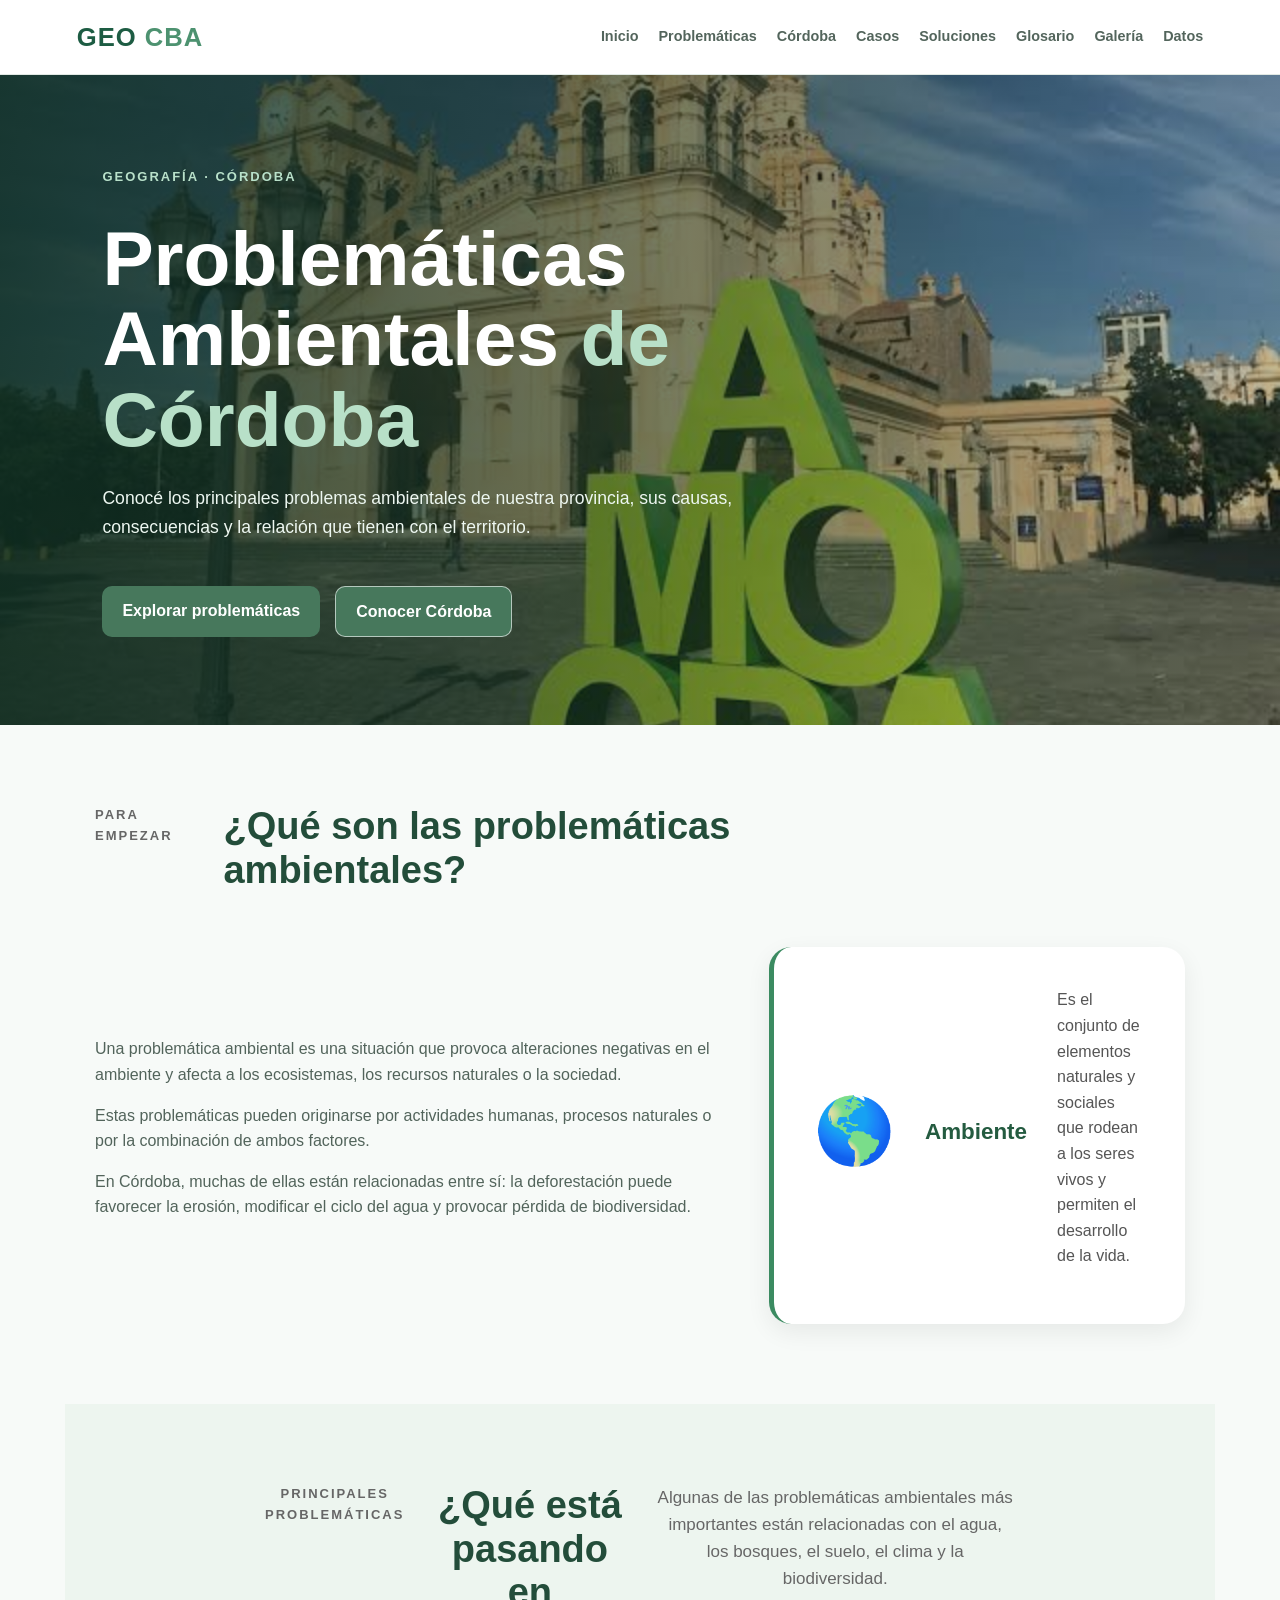
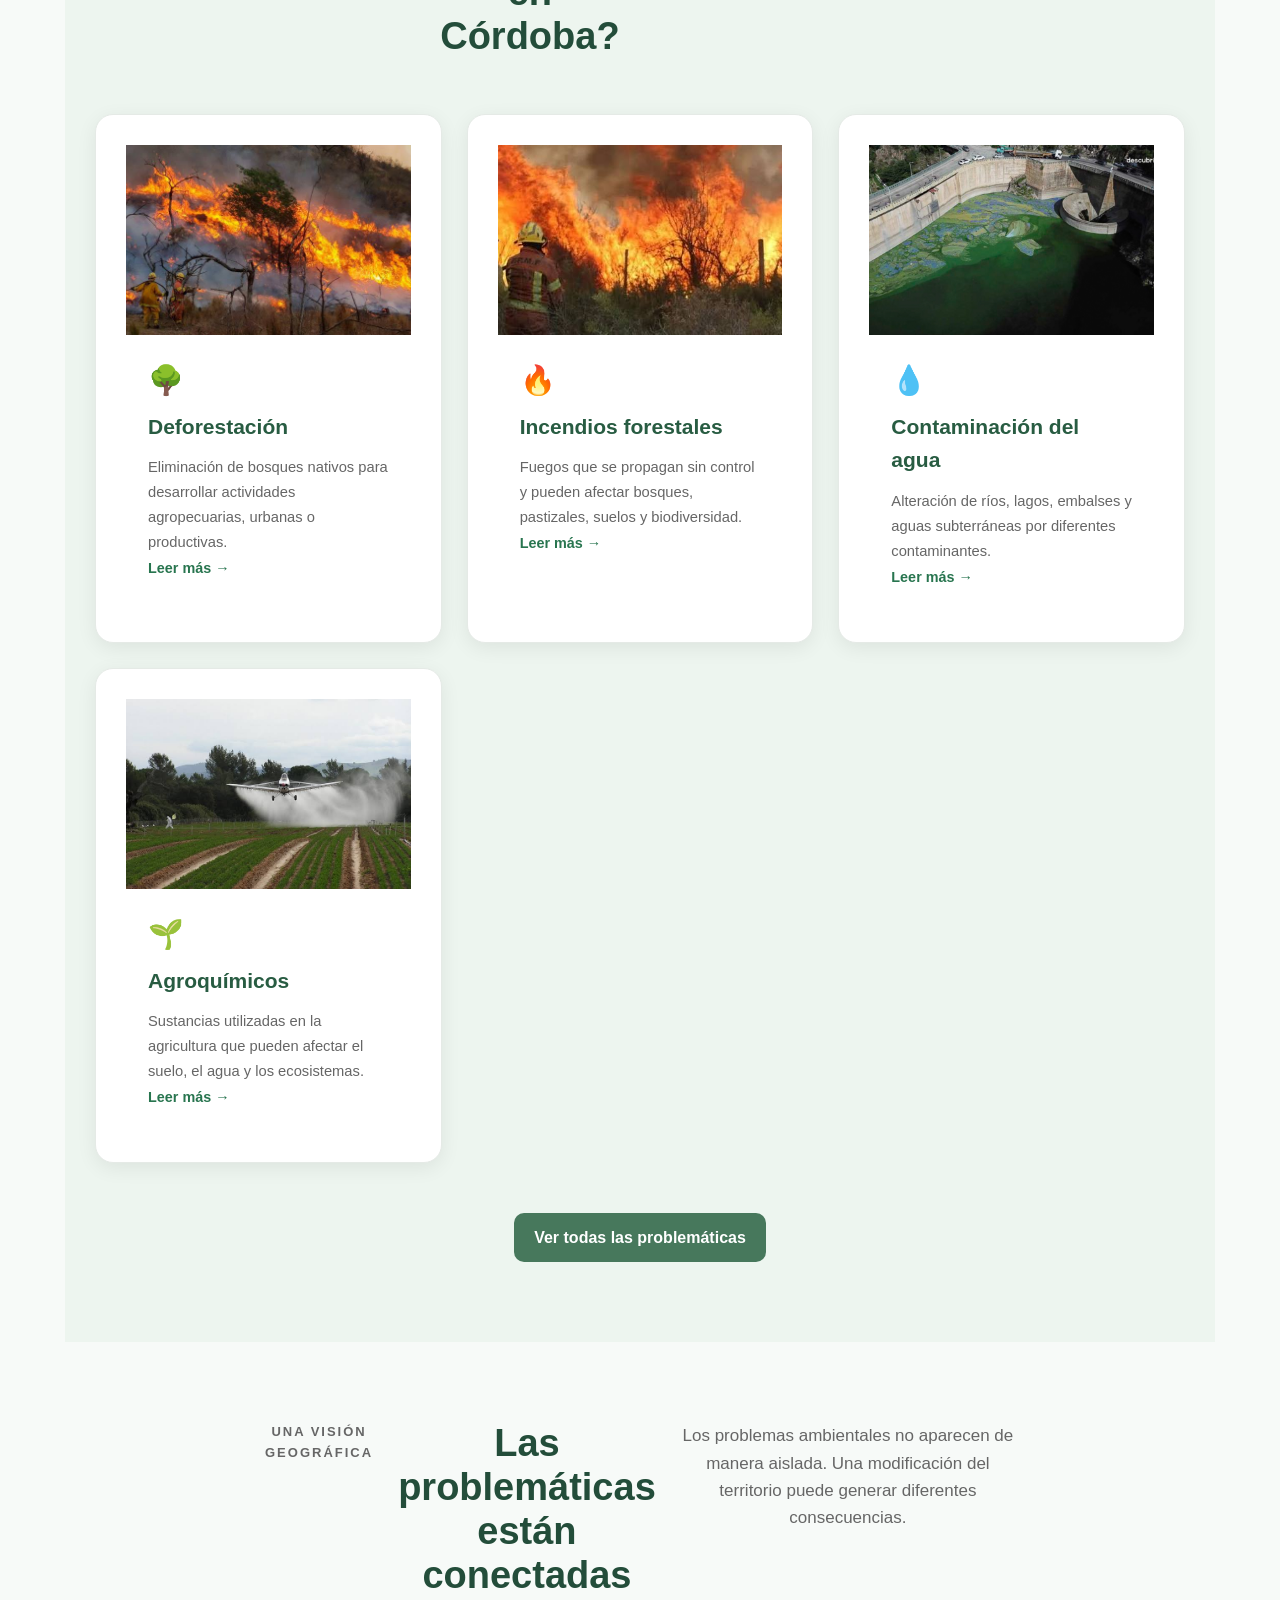
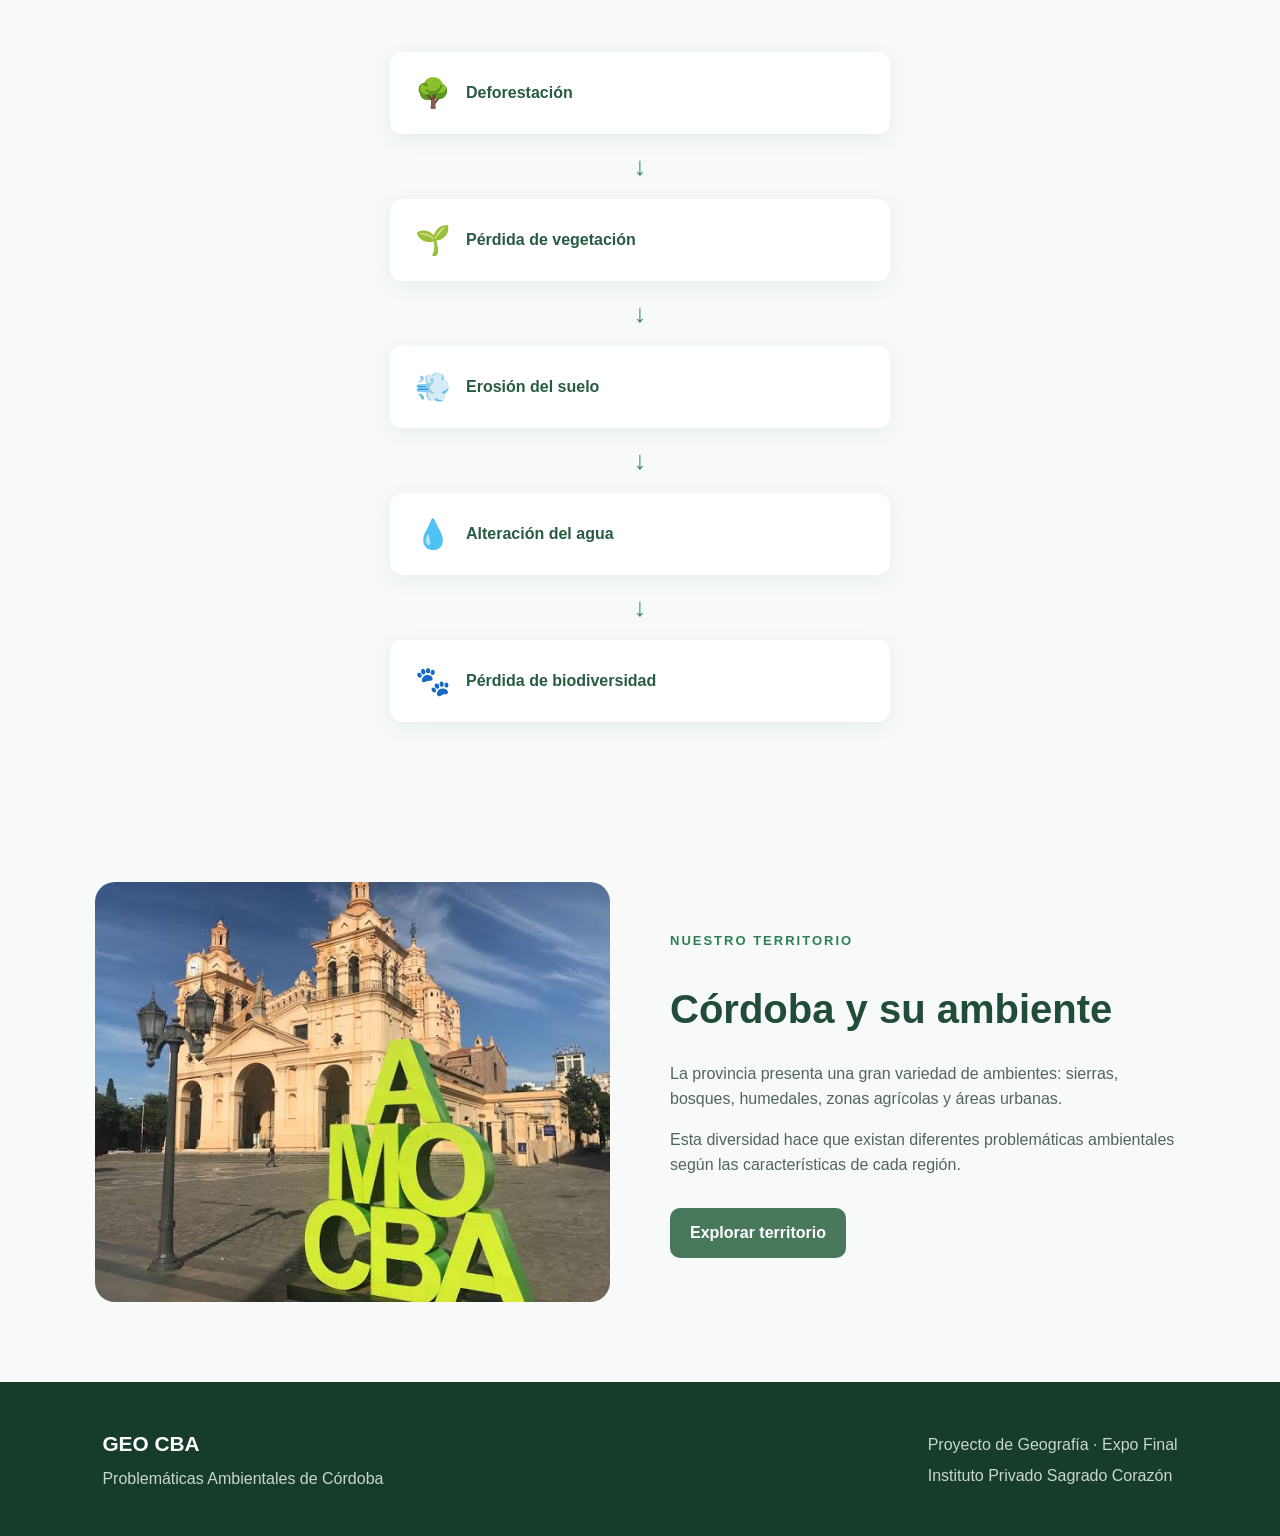
==== commit 07e3e9ba: "cabio en el nav" ====
--- a/index.html
+++ b/index.html
@@ -10,22 +10,47 @@
 </head>
 
 <body>
-
-<header class="header">
-    <div class="logo">GEO<span>CBA</span></div>
-
-    <nav class="nav">
-        <a href="index.html" class="activo">Inicio</a>
-        <a href="problematicas.html">Problemáticas</a>
-        <a href="cordoba.html">Córdoba</a>
-        <a href="casos.html">Casos</a>
-        <a href="soluciones.html">Soluciones</a>
-        <a href="datos.html">Datos</a>
-        <a href="glosario.html">Glosario</a>
-        <a href="galeria.html">Galería</a>
-    </nav>
-</header>
-
+ <header class="header">
+
+        <a href="index.html" class="logo">
+            GEO <span>CBA</span>
+        </a>
+<nav class="nav">
+
+    <a href="index.html">
+        Inicio
+    </a>
+
+    <a href="problematicas.html">
+        Problemáticas
+    </a>
+
+    <a href="cordoba.html">
+        Córdoba
+    </a>
+
+    <a href="casos.html">
+        Casos
+    </a>
+
+    <a href="soluciones.html">
+        Soluciones
+    </a>
+
+    <a href="glosario.html">
+        Glosario
+    </a>
+
+    <a href="galeria.html">
+        Galería
+    </a>
+
+    <a href="datos.html">
+        Datos
+    </a>
+
+</nav>
+    </header>
 <main>
 
     <!-- PORTADA -->
--- a/css/estilos.css
+++ b/css/estilos.css
@@ -933,4 +933,2037 @@
         text-align: center;
     }
 
-}+}
+/* =========================================
+   GALERÍA
+========================================= */
+
+.galeria-grid {
+    display: grid;
+    grid-template-columns: repeat(3, 1fr);
+    gap: 25px;
+    margin-top: 40px;
+}
+
+
+.foto-galeria {
+    background: white;
+    border-radius: 18px;
+    overflow: hidden;
+    box-shadow: 0 8px 25px rgba(0, 0, 0, 0.08);
+    transition: transform 0.3s ease, box-shadow 0.3s ease;
+}
+
+
+.foto-galeria:hover {
+    transform: translateY(-6px);
+    box-shadow: 0 14px 30px rgba(0, 0, 0, 0.12);
+}
+
+
+.foto-galeria img {
+    width: 100%;
+    height: 230px;
+    object-fit: cover;
+    display: block;
+}
+
+
+.info-foto {
+    padding: 22px;
+}
+
+
+.info-foto h3 {
+    margin-top: 8px;
+    margin-bottom: 10px;
+    font-size: 21px;
+}
+
+
+.info-foto p {
+    color: #555;
+    line-height: 1.6;
+    margin-bottom: 15px;
+}
+
+
+.info-foto small {
+    display: block;
+    color: #777;
+    font-size: 13px;
+    line-height: 1.5;
+}
+
+
+.categoria {
+    font-size: 12px;
+    font-weight: bold;
+    letter-spacing: 1px;
+    color: #47785c;
+}
+
+
+/* =========================================
+   FUENTES
+========================================= */
+
+.fuentes-grid {
+    display: grid;
+    grid-template-columns: repeat(4, 1fr);
+    gap: 22px;
+    margin-top: 35px;
+}
+
+
+.fuente {
+    background: white;
+    padding: 25px;
+    border-radius: 18px;
+    box-shadow: 0 7px 20px rgba(0, 0, 0, 0.07);
+}
+
+
+.fuente span {
+    font-size: 32px;
+}
+
+
+.fuente h3 {
+    margin: 15px 0 10px;
+}
+
+
+.fuente p {
+    color: #555;
+    line-height: 1.6;
+    font-size: 14px;
+}
+
+
+.fuente a {
+    display: inline-block;
+    margin-top: 10px;
+    color: #47785c;
+    font-weight: bold;
+    text-decoration: none;
+}
+
+
+.fuente a:hover {
+    text-decoration: underline;
+}
+
+
+/* =========================================
+   BOTÓN
+========================================= */
+
+.boton {
+    display: inline-block;
+    margin-top: 15px;
+    padding: 12px 20px;
+    border-radius: 10px;
+    background: #47785c;
+    color: white;
+    text-decoration: none;
+    font-weight: bold;
+    transition: 0.3s;
+}
+
+
+.boton:hover {
+    transform: translateY(-2px);
+    opacity: 0.9;
+}
+
+
+/* =========================================
+   CELULAR
+========================================= */
+
+@media (max-width: 900px) {
+
+    .galeria-grid {
+        grid-template-columns: repeat(2, 1fr);
+    }
+
+    .fuentes-grid {
+        grid-template-columns: repeat(2, 1fr);
+    }
+
+}
+
+
+@media (max-width: 600px) {
+
+    .galeria-grid {
+        grid-template-columns: 1fr;
+    }
+
+    .fuentes-grid {
+        grid-template-columns: 1fr;
+    }
+
+    .foto-galeria img {
+        height: 220px;
+    }
+
+    .info-foto {
+        padding: 18px;
+    }
+
+}
+/* =========================================
+   DATOS CURIOSOS
+========================================= */
+
+.datos-grid {
+    display: grid;
+    grid-template-columns: repeat(3, 1fr);
+    gap: 25px;
+    margin-top: 40px;
+}
+
+
+.dato-card {
+    background: white;
+    padding: 28px;
+    border-radius: 18px;
+    box-shadow: 0 8px 25px rgba(0, 0, 0, 0.07);
+    transition: 0.3s ease;
+}
+
+
+.dato-card:hover {
+    transform: translateY(-6px);
+}
+
+
+.dato-icono {
+    font-size: 40px;
+}
+
+
+.dato-card h3 {
+    margin-top: 15px;
+    margin-bottom: 10px;
+}
+
+
+.dato-card p {
+    color: #555;
+    line-height: 1.6;
+}
+
+
+/* =========================================
+   DATOS DE CÓRDOBA
+========================================= */
+
+.datos-cordoba {
+    display: grid;
+    grid-template-columns: repeat(2, 1fr);
+    gap: 20px;
+    margin-top: 35px;
+}
+
+
+.dato-cordoba {
+    display: flex;
+    gap: 20px;
+    align-items: flex-start;
+
+    background: white;
+    padding: 25px;
+
+    border-radius: 16px;
+
+    box-shadow: 0 6px 20px rgba(0, 0, 0, 0.06);
+}
+
+
+.numero {
+    font-size: 28px;
+    font-weight: bold;
+    color: #47785c;
+}
+
+
+.dato-cordoba h3 {
+    margin-bottom: 8px;
+}
+
+
+.dato-cordoba p {
+    color: #555;
+    line-height: 1.6;
+    margin: 0;
+}
+
+
+/* =========================================
+   CAMBIO CLIMÁTICO
+========================================= */
+
+.conexion-clima {
+    display: flex;
+    align-items: center;
+    justify-content: center;
+    gap: 18px;
+
+    margin-top: 45px;
+
+    flex-wrap: wrap;
+}
+
+
+.clima-item {
+    width: 180px;
+    text-align: center;
+
+    background: white;
+
+    padding: 25px 15px;
+
+    border-radius: 18px;
+
+    box-shadow: 0 7px 20px rgba(0, 0, 0, 0.06);
+}
+
+
+.clima-item span {
+    display: block;
+    font-size: 35px;
+    margin-bottom: 12px;
+}
+
+
+.clima-item strong {
+    display: block;
+    margin-bottom: 8px;
+}
+
+
+.clima-item p {
+    font-size: 14px;
+    color: #666;
+    line-height: 1.5;
+}
+
+
+.clima-flecha {
+    font-size: 30px;
+    color: #47785c;
+}
+
+
+/* =========================================
+   DATO DESTACADO
+========================================= */
+
+.dato-destacado {
+    display: flex;
+    align-items: center;
+    gap: 30px;
+
+    max-width: 900px;
+
+    margin: auto;
+
+    background: white;
+
+    padding: 40px;
+
+    border-radius: 22px;
+
+    box-shadow: 0 8px 25px rgba(0, 0, 0, 0.07);
+}
+
+
+.dato-destacado > span {
+    font-size: 65px;
+}
+
+
+.dato-destacado h2 {
+    margin-top: 5px;
+    margin-bottom: 12px;
+}
+
+
+.dato-destacado p {
+    color: #555;
+    line-height: 1.6;
+}
+
+
+/* =========================================
+   RESPONSIVE
+========================================= */
+
+@media (max-width: 900px) {
+
+    .datos-grid {
+        grid-template-columns: repeat(2, 1fr);
+    }
+
+    .datos-cordoba {
+        grid-template-columns: 1fr;
+    }
+
+}
+
+
+@media (max-width: 600px) {
+
+    .datos-grid {
+        grid-template-columns: 1fr;
+    }
+
+    .dato-cordoba {
+        flex-direction: column;
+        gap: 10px;
+    }
+
+    .conexion-clima {
+        flex-direction: column;
+    }
+
+    .clima-flecha {
+        transform: rotate(90deg);
+    }
+
+    .dato-destacado {
+        flex-direction: column;
+        text-align: center;
+        padding: 25px;
+    }
+
+}
+/* =========================================
+   GALERÍA
+========================================= */
+
+.galeria-grid {
+    display: grid;
+
+    grid-template-columns: repeat(3, 1fr);
+
+    gap: 25px;
+
+    margin-top: 40px;
+}
+
+
+.foto-galeria {
+    background: white;
+
+    border-radius: 18px;
+
+    overflow: hidden;
+
+    box-shadow: 0 8px 25px rgba(0, 0, 0, 0.07);
+
+    transition: 0.3s ease;
+}
+
+
+.foto-galeria:hover {
+    transform: translateY(-6px);
+
+    box-shadow: 0 12px 30px rgba(0, 0, 0, 0.12);
+}
+
+
+.foto-galeria img {
+    width: 100%;
+
+    height: 240px;
+
+    object-fit: cover;
+
+    display: block;
+
+    transition: 0.4s ease;
+}
+
+
+.foto-galeria:hover img {
+    transform: scale(1.04);
+}
+
+
+.foto-info {
+    padding: 22px;
+}
+
+
+.foto-info span {
+    font-size: 12px;
+
+    font-weight: bold;
+
+    letter-spacing: 1px;
+
+    color: #47785c;
+}
+
+
+.foto-info h3 {
+    margin-top: 10px;
+
+    margin-bottom: 8px;
+}
+
+
+.foto-info p {
+    color: #666;
+
+    line-height: 1.6;
+
+    font-size: 14px;
+}
+
+
+/* =========================================
+   FUENTES DE LAS FOTOS
+========================================= */
+
+.fuentes-fotos {
+    max-width: 950px;
+
+    margin: 40px auto 0;
+
+    display: grid;
+
+    grid-template-columns: repeat(2, 1fr);
+
+    gap: 20px;
+}
+
+
+.fuente-foto {
+    display: flex;
+
+    align-items: flex-start;
+
+    gap: 18px;
+
+    background: white;
+
+    padding: 25px;
+
+    border-radius: 16px;
+
+    box-shadow: 0 6px 20px rgba(0, 0, 0, 0.06);
+}
+
+
+.fuente-foto > span {
+    font-size: 32px;
+}
+
+
+.fuente-foto h3 {
+    margin-bottom: 8px;
+}
+
+
+.fuente-foto p {
+    color: #666;
+
+    line-height: 1.5;
+
+    margin-bottom: 10px;
+}
+
+
+.fuente-foto a {
+    color: #47785c;
+
+    font-weight: bold;
+
+    text-decoration: none;
+}
+
+
+.fuente-foto a:hover {
+    text-decoration: underline;
+}
+
+
+/* =========================================
+   AVISO DE FUENTES
+========================================= */
+
+.aviso-fuentes {
+    max-width: 850px;
+
+    margin: auto;
+
+    display: flex;
+
+    align-items: center;
+
+    gap: 25px;
+
+    background: #edf5ef;
+
+    padding: 35px;
+
+    border-radius: 20px;
+}
+
+
+.aviso-fuentes > span {
+    font-size: 50px;
+}
+
+
+.aviso-fuentes h2 {
+    margin-bottom: 8px;
+}
+
+
+.aviso-fuentes p {
+    color: #555;
+
+    line-height: 1.6;
+}
+
+
+/* =========================================
+   GALERÍA EN CELULAR
+========================================= */
+
+@media (max-width: 900px) {
+
+    .galeria-grid {
+        grid-template-columns: repeat(2, 1fr);
+    }
+
+
+    .fuentes-fotos {
+        grid-template-columns: 1fr;
+    }
+
+}
+
+
+@media (max-width: 600px) {
+
+    .galeria-grid {
+        grid-template-columns: 1fr;
+    }
+
+
+    .foto-galeria img {
+        height: 230px;
+    }
+
+
+    .aviso-fuentes {
+        flex-direction: column;
+
+        text-align: center;
+
+        padding: 25px;
+    }
+
+}
+/* =========================================
+   SOLUCIONES
+========================================= */
+
+.soluciones-grid {
+    display: grid;
+
+    grid-template-columns: repeat(2, 1fr);
+
+    gap: 25px;
+
+    margin-top: 40px;
+}
+
+
+.solucion-card {
+    background: white;
+
+    border-radius: 20px;
+
+    overflow: hidden;
+
+    box-shadow: 0 8px 25px rgba(0, 0, 0, 0.07);
+
+    transition: 0.3s ease;
+}
+
+
+.solucion-card:hover {
+    transform: translateY(-6px);
+
+    box-shadow: 0 12px 30px rgba(0, 0, 0, 0.12);
+}
+
+
+.solucion-card img {
+    width: 100%;
+
+    height: 260px;
+
+    object-fit: cover;
+
+    display: block;
+}
+
+
+.solucion-contenido {
+    padding: 25px;
+}
+
+
+.solucion-contenido span {
+    color: #47785c;
+
+    font-size: 12px;
+
+    font-weight: bold;
+
+    letter-spacing: 1px;
+}
+
+
+.solucion-contenido h3 {
+    margin: 10px 0;
+}
+
+
+.solucion-contenido p {
+    color: #666;
+
+    line-height: 1.6;
+}
+
+
+/* =========================================
+   CASO LOCAL
+========================================= */
+
+.caso-local {
+    max-width: 1100px;
+
+    margin: 40px auto 0;
+
+    display: grid;
+
+    grid-template-columns: 1fr 1fr;
+
+    gap: 40px;
+
+    align-items: center;
+}
+
+
+.caso-local-imagen img {
+    width: 100%;
+
+    height: 400px;
+
+    object-fit: cover;
+
+    border-radius: 22px;
+
+    box-shadow: 0 10px 30px rgba(0, 0, 0, 0.12);
+}
+
+
+.caso-local-texto span {
+    color: #47785c;
+
+    font-size: 12px;
+
+    font-weight: bold;
+
+    letter-spacing: 1px;
+}
+
+
+.caso-local-texto h3 {
+    font-size: 30px;
+
+    margin: 12px 0 20px;
+}
+
+
+.caso-local-texto p {
+    color: #555;
+
+    line-height: 1.7;
+
+    margin-bottom: 15px;
+}
+
+
+/* =========================================
+   IMPACTOS
+========================================= */
+
+.impactos-grid {
+    display: grid;
+
+    grid-template-columns: repeat(4, 1fr);
+
+    gap: 20px;
+
+    margin-top: 40px;
+}
+
+
+.impacto-card {
+    padding: 28px;
+
+    background: #f7f8f5;
+
+    border-radius: 18px;
+
+    border: 1px solid #e5e8e1;
+
+    transition: 0.3s ease;
+}
+
+
+.impacto-card:hover {
+    transform: translateY(-5px);
+}
+
+
+.impacto-icono {
+    font-size: 38px;
+
+    margin-bottom: 18px;
+}
+
+
+.impacto-card h3 {
+    margin-bottom: 12px;
+}
+
+
+.impacto-card p {
+    color: #666;
+
+    line-height: 1.6;
+
+    font-size: 14px;
+}
+
+
+/* =========================================
+   SECCIÓN VERDE
+========================================= */
+
+.fondo-verde {
+    background: #47785c;
+}
+
+
+.titulo-blanco {
+    color: white;
+}
+
+
+.titulo-blanco p {
+    color: rgba(255, 255, 255, 0.85);
+}
+
+
+/* =========================================
+   ACCIONES
+========================================= */
+
+.acciones-lista {
+    max-width: 900px;
+
+    margin: 40px auto 0;
+
+    display: grid;
+
+    grid-template-columns: repeat(2, 1fr);
+
+    gap: 20px;
+}
+
+
+.accion {
+    display: flex;
+
+    gap: 20px;
+
+    align-items: flex-start;
+
+    background: rgba(255, 255, 255, 0.12);
+
+    padding: 25px;
+
+    border-radius: 18px;
+
+    border: 1px solid rgba(255, 255, 255, 0.15);
+}
+
+
+.accion > span {
+    font-size: 35px;
+}
+
+
+.accion h3 {
+    color: white;
+
+    margin-bottom: 8px;
+}
+
+
+.accion p {
+    color: rgba(255, 255, 255, 0.85);
+
+    line-height: 1.6;
+
+    font-size: 14px;
+}
+
+
+/* =========================================
+   ECONOMÍA CIRCULAR
+========================================= */
+
+.economia-circular {
+    max-width: 1000px;
+
+    margin: auto;
+
+    display: grid;
+
+    grid-template-columns: 1fr 1fr;
+
+    gap: 50px;
+
+    align-items: center;
+}
+
+
+.economia-circular h2 {
+    margin: 12px 0 20px;
+}
+
+
+.economia-circular p {
+    color: #555;
+
+    line-height: 1.7;
+
+    margin-bottom: 15px;
+}
+
+
+.circular-pasos {
+    display: grid;
+
+    grid-template-columns: repeat(2, 1fr);
+
+    gap: 15px;
+}
+
+
+.circular-pasos div {
+    padding: 25px;
+
+    border-radius: 15px;
+
+    background: #f2f5ef;
+
+    display: flex;
+
+    flex-direction: column;
+
+    gap: 8px;
+}
+
+
+.circular-pasos strong {
+    font-size: 30px;
+
+    color: #47785c;
+}
+
+
+.circular-pasos span {
+    font-weight: bold;
+}
+
+
+/* =========================================
+   EDUCACIÓN AMBIENTAL
+========================================= */
+
+.educacion-box {
+    max-width: 900px;
+
+    margin: auto;
+
+    display: flex;
+
+    align-items: center;
+
+    gap: 30px;
+
+    background: white;
+
+    padding: 40px;
+
+    border-radius: 22px;
+
+    box-shadow: 0 8px 25px rgba(0, 0, 0, 0.06);
+}
+
+
+.educacion-icono {
+    font-size: 60px;
+}
+
+
+.educacion-box h2 {
+    margin: 10px 0 15px;
+}
+
+
+.educacion-box p {
+    color: #555;
+
+    line-height: 1.7;
+}
+
+
+/* =========================================
+   SOLUCIONES - CELULAR
+========================================= */
+
+@media (max-width: 900px) {
+
+    .soluciones-grid {
+        grid-template-columns: 1fr;
+    }
+
+
+    .impactos-grid {
+        grid-template-columns: repeat(2, 1fr);
+    }
+
+
+    .caso-local {
+        grid-template-columns: 1fr;
+    }
+
+
+    .acciones-lista {
+        grid-template-columns: 1fr;
+    }
+
+
+    .economia-circular {
+        grid-template-columns: 1fr;
+    }
+
+}
+
+
+@media (max-width: 600px) {
+
+    .impactos-grid {
+        grid-template-columns: 1fr;
+    }
+
+
+    .caso-local-imagen img {
+        height: 280px;
+    }
+
+
+    .caso-local-texto h3 {
+        font-size: 25px;
+    }
+
+
+    .circular-pasos {
+        grid-template-columns: 1fr;
+    }
+
+
+    .educacion-box {
+        flex-direction: column;
+
+        text-align: center;
+
+        padding: 25px;
+    }
+
+
+    .solucion-card img {
+        height: 230px;
+    }
+
+}
+/* =========================================================
+   PÁGINA DEÁN FUNES
+   ========================================================= */
+
+
+/* PORTADA DE DEÁN FUNES */
+
+.dean-hero {
+    min-height: 65vh;
+    background-image:
+        linear-gradient(rgba(0, 40, 30, 0.55), rgba(0, 40, 30, 0.65)),
+        url("../img/cordoba.jpeg");
+    background-size: cover;
+    background-position: center;
+    display: flex;
+    align-items: center;
+    justify-content: center;
+    text-align: center;
+}
+
+.dean-hero .hero-contenido {
+    max-width: 850px;
+    padding: 40px 20px;
+    color: white;
+}
+
+.dean-hero h1 {
+    font-size: 55px;
+    line-height: 1.1;
+    margin: 15px 0 25px;
+}
+
+.dean-hero p {
+    font-size: 20px;
+    line-height: 1.6;
+}
+
+
+/* ETIQUETAS */
+
+.etiqueta {
+    display: inline-block;
+    font-size: 13px !important;
+    font-weight: bold;
+    letter-spacing: 2px;
+    text-transform: uppercase;
+    margin-bottom: 15px;
+}
+
+
+/* SECCIONES */
+
+.seccion {
+    max-width: 1150px;
+    margin: auto;
+    padding: 80px 30px;
+}
+
+.seccion.gris {
+    max-width: none;
+    background-color: #f1f5f2;
+}
+
+.seccion.gris > * {
+    max-width: 1150px;
+    margin-left: auto;
+    margin-right: auto;
+}
+
+
+/* TITULOS DE SECCIÓN */
+
+.titulo-seccion {
+    display: flex;
+    gap: 25px;
+    align-items: flex-start;
+    margin-bottom: 45px;
+}
+
+.titulo-seccion > span {
+    font-size: 22px;
+    font-weight: bold;
+    color: #2f6f4e;
+    min-width: 45px;
+}
+
+.titulo-seccion h2 {
+    font-size: 38px;
+    margin: 0 0 10px;
+    color: #234d3a;
+}
+
+.titulo-seccion p {
+    margin: 0;
+    color: #666;
+    font-size: 17px;
+}
+
+
+/* TEXTO DESTACADO */
+
+.texto-destacado {
+    max-width: 850px;
+    margin: auto;
+}
+
+.texto-destacado p {
+    font-size: 18px;
+    line-height: 1.8;
+    color: #444;
+}
+
+
+/* DOS COLUMNAS */
+
+.contenido-dos-columnas {
+    display: grid;
+    grid-template-columns: 1fr 1fr;
+    gap: 60px;
+    align-items: center;
+}
+
+.contenido-dos-columnas h2 {
+    font-size: 40px;
+    color: #234d3a;
+    margin-bottom: 20px;
+}
+
+.contenido-dos-columnas p {
+    font-size: 17px;
+    line-height: 1.8;
+    color: #444;
+}
+
+.numero {
+    font-size: 14px !important;
+    color: #2f6f4e !important;
+    font-weight: bold;
+    letter-spacing: 2px;
+}
+
+
+/* IMÁGENES */
+
+.imagen-contenedor {
+    width: 100%;
+}
+
+.imagen-contenedor img,
+.caso-imagen img {
+    width: 100%;
+    height: 380px;
+    object-fit: cover;
+    border-radius: 18px;
+    display: block;
+}
+
+.pie-imagen {
+    font-size: 13px !important;
+    color: #777 !important;
+    margin-top: 10px;
+    text-align: center;
+}
+
+
+/* TARJETAS */
+
+.tarjetas {
+    display: grid;
+    grid-template-columns: repeat(3, 1fr);
+    gap: 25px;
+}
+
+.tarjeta {
+    background-color: white;
+    border-radius: 18px;
+    padding: 30px;
+    box-shadow: 0 5px 20px rgba(0, 0, 0, 0.07);
+    border: 1px solid #e5eae6;
+    transition: transform 0.3s ease, box-shadow 0.3s ease;
+}
+
+.tarjeta:hover {
+    transform: translateY(-7px);
+    box-shadow: 0 12px 30px rgba(0, 0, 0, 0.12);
+}
+
+.tarjeta .icono {
+    font-size: 35px;
+    margin-bottom: 15px;
+}
+
+.tarjeta h3 {
+    color: #285c42;
+    font-size: 21px;
+    margin-bottom: 12px;
+}
+
+.tarjeta p {
+    color: #666;
+    line-height: 1.7;
+    margin: 0;
+}
+
+
+/* CASO VILLA MATILDE */
+
+.caso-local {
+    max-width: 1150px;
+    display: grid;
+    grid-template-columns: 1fr 1fr;
+    gap: 60px;
+    align-items: center;
+}
+
+.caso-texto h2 {
+    font-size: 42px;
+    line-height: 1.15;
+    color: #234d3a;
+    margin: 10px 0 25px;
+}
+
+.caso-texto p {
+    font-size: 17px;
+    line-height: 1.8;
+    color: #444;
+}
+
+.caso-imagen img {
+    height: 430px;
+}
+
+
+/* SOLUCIONES */
+
+.lista-soluciones {
+    display: grid;
+    grid-template-columns: repeat(3, 1fr);
+    gap: 20px;
+}
+
+.lista-soluciones > div {
+    background-color: #f4f7f4;
+    border-left: 5px solid #3d7a57;
+    border-radius: 10px;
+    padding: 25px;
+    font-size: 28px;
+}
+
+.lista-soluciones strong {
+    display: block;
+    font-size: 19px;
+    color: #285c42;
+    margin: 10px 0;
+}
+
+.lista-soluciones p {
+    font-size: 15px;
+    line-height: 1.6;
+    color: #666;
+    margin: 0;
+}
+
+
+/* CONCLUSIÓN */
+
+.conclusion {
+    background:
+        linear-gradient(rgba(28, 74, 52, 0.92), rgba(28, 74, 52, 0.92)),
+        url("../img/cordoba.jpeg");
+
+    background-size: cover;
+    background-position: center;
+
+    color: white;
+    padding: 90px 30px;
+}
+
+.conclusion > div {
+    max-width: 850px;
+    margin: auto;
+}
+
+.conclusion h2 {
+    font-size: 42px;
+    line-height: 1.2;
+    margin: 10px 0 25px;
+}
+
+.conclusion p {
+    font-size: 18px;
+    line-height: 1.8;
+}
+
+
+/* FUENTES */
+
+.fuentes {
+    max-width: 1000px;
+    margin: auto;
+    padding: 70px 30px;
+}
+
+.fuentes h2 {
+    color: #234d3a;
+    font-size: 32px;
+    margin-bottom: 25px;
+}
+
+.fuentes ul {
+    padding-left: 25px;
+}
+
+.fuentes li {
+    margin-bottom: 12px;
+    line-height: 1.6;
+    color: #555;
+}
+
+
+/* =========================================================
+   RESPONSIVE - CELULARES
+   ========================================================= */
+
+@media (max-width: 900px) {
+
+    .dean-hero h1 {
+        font-size: 42px;
+    }
+
+    .contenido-dos-columnas,
+    .caso-local {
+        grid-template-columns: 1fr;
+        gap: 35px;
+    }
+
+    .tarjetas {
+        grid-template-columns: repeat(2, 1fr);
+    }
+
+    .lista-soluciones {
+        grid-template-columns: repeat(2, 1fr);
+    }
+
+}
+
+
+@media (max-width: 600px) {
+
+    .seccion {
+        padding: 55px 20px;
+    }
+
+    .dean-hero {
+        min-height: 70vh;
+    }
+
+    .dean-hero h1 {
+        font-size: 34px;
+    }
+
+    .dean-hero p {
+        font-size: 17px;
+    }
+
+    .titulo-seccion {
+        gap: 15px;
+        margin-bottom: 30px;
+    }
+
+    .titulo-seccion h2 {
+        font-size: 29px;
+    }
+
+    .contenido-dos-columnas h2 {
+        font-size: 32px;
+    }
+
+    .tarjetas {
+        grid-template-columns: 1fr;
+    }
+
+    .lista-soluciones {
+        grid-template-columns: 1fr;
+    }
+
+    .caso-texto h2 {
+        font-size: 32px;
+    }
+
+    .imagen-contenedor img,
+    .caso-imagen img {
+        height: 280px;
+    }
+
+    .conclusion {
+        padding: 65px 20px;
+    }
+
+    .conclusion h2 {
+        font-size: 32px;
+    }
+
+}
+/* =========================================================
+   GALERÍA
+   ========================================================= */
+
+
+/* PORTADA */
+
+.galeria-hero {
+    min-height: 55vh;
+
+    background:
+        linear-gradient(
+            rgba(20, 55, 40, 0.65),
+            rgba(20, 55, 40, 0.75)
+        ),
+        url("../img/cordoba.jpeg");
+
+    background-size: cover;
+    background-position: center;
+
+    display: flex;
+    align-items: center;
+    justify-content: center;
+
+    text-align: center;
+    color: white;
+
+    padding: 40px 20px;
+}
+
+.galeria-hero h1 {
+    font-size: 60px;
+    margin: 10px 0 20px;
+}
+
+.galeria-hero p {
+    font-size: 19px;
+    line-height: 1.6;
+}
+
+
+/* CONTENEDOR DE FOTOS */
+
+.galeria {
+    max-width: 1200px;
+    margin: auto;
+
+    padding: 80px 30px;
+
+    display: grid;
+
+    grid-template-columns:
+        repeat(2, 1fr);
+
+    gap: 30px;
+}
+
+
+/* TARJETA DE FOTO */
+
+.foto {
+    background-color: white;
+
+    border-radius: 18px;
+
+    overflow: hidden;
+
+    box-shadow:
+        0 8px 25px rgba(0, 0, 0, 0.08);
+
+    border: 1px solid #e4e9e5;
+
+    transition:
+        transform 0.3s ease,
+        box-shadow 0.3s ease;
+}
+
+.foto:hover {
+    transform: translateY(-7px);
+
+    box-shadow:
+        0 15px 35px rgba(0, 0, 0, 0.14);
+}
+
+
+/* IMAGEN */
+
+.foto img {
+    width: 100%;
+
+    height: 330px;
+
+    object-fit: cover;
+
+    display: block;
+
+    transition:
+        transform 0.4s ease;
+}
+
+.foto:hover img {
+    transform: scale(1.04);
+}
+
+
+/* INFORMACIÓN */
+
+.foto-info {
+    padding: 25px;
+}
+
+.foto-info span {
+    font-size: 12px;
+
+    letter-spacing: 1.5px;
+
+    color: #3b7956;
+
+    font-weight: bold;
+}
+
+.foto-info h3 {
+    font-size: 26px;
+
+    color: #234d3a;
+
+    margin: 10px 0;
+}
+
+.foto-info p {
+    color: #666;
+
+    line-height: 1.7;
+
+    margin-bottom: 18px;
+}
+
+.foto-info small {
+    display: block;
+
+    border-top: 1px solid #e4e9e5;
+
+    padding-top: 12px;
+
+    color: #777;
+
+    font-size: 12px;
+
+    line-height: 1.5;
+}
+
+
+/* REFERENCIAS */
+
+.referencias-fotos {
+    background-color: #f1f5f2;
+
+    padding: 80px 30px;
+}
+
+.referencias-fotos > .titulo-seccion {
+    max-width: 1100px;
+
+    margin-left: auto;
+    margin-right: auto;
+}
+
+.referencias-contenido {
+    max-width: 1000px;
+
+    margin: auto;
+}
+
+.referencias-contenido > p {
+    font-size: 18px;
+
+    color: #555;
+
+    line-height: 1.7;
+
+    margin-bottom: 35px;
+}
+
+
+/* CAJAS DE FUENTES */
+
+.fuentes-fotos {
+    display: grid;
+
+    grid-template-columns:
+        repeat(2, 1fr);
+
+    gap: 20px;
+}
+
+.fuentes-fotos > div {
+    background-color: white;
+
+    padding: 25px;
+
+    border-radius: 14px;
+
+    border-left: 5px solid #3d7a57;
+}
+
+.fuentes-fotos strong {
+    color: #285c42;
+
+    font-size: 17px;
+}
+
+.fuentes-fotos p {
+    color: #666;
+
+    line-height: 1.6;
+
+    margin-bottom: 0;
+}
+
+
+/* NOTA */
+
+.nota-fotos {
+    padding: 70px 30px;
+
+    background-color: #234d3a;
+
+    color: white;
+
+    text-align: center;
+}
+
+.nota-fotos > div {
+    max-width: 700px;
+
+    margin: auto;
+}
+
+.nota-fotos span {
+    font-size: 40px;
+}
+
+.nota-fotos h2 {
+    font-size: 32px;
+
+    margin: 15px 0;
+}
+
+.nota-fotos p {
+    font-size: 17px;
+
+    line-height: 1.7;
+
+    opacity: 0.9;
+}
+
+
+/* =========================================================
+   GALERÍA - CELULAR
+   ========================================================= */
+
+@media (max-width: 700px) {
+
+    .galeria-hero {
+        min-height: 60vh;
+    }
+
+    .galeria-hero h1 {
+        font-size: 40px;
+    }
+
+    .galeria-hero p {
+        font-size: 16px;
+    }
+
+    .galeria {
+        grid-template-columns: 1fr;
+
+        padding: 55px 20px;
+
+        gap: 25px;
+    }
+
+    .foto img {
+        height: 260px;
+    }
+
+    .foto-info {
+        padding: 20px;
+    }
+
+    .foto-info h3 {
+        font-size: 23px;
+    }
+
+    .fuentes-fotos {
+        grid-template-columns: 1fr;
+    }
+
+    .referencias-fotos {
+        padding: 60px 20px;
+    }
+
+    .nota-fotos {
+        padding: 60px 20px;
+    }
+
+    .nota-fotos h2 {
+        font-size: 27px;
+    }
+
+}
+/* =========================================================
+   GLOSARIO
+   ========================================================= */
+
+
+/* PORTADA */
+
+.glosario-hero {
+    min-height: 50vh;
+
+    background:
+        linear-gradient(
+            rgba(27, 65, 48, 0.78),
+            rgba(27, 65, 48, 0.78)
+        ),
+        url("../img/cordoba.jpeg");
+
+    background-size: cover;
+    background-position: center;
+
+    display: flex;
+    align-items: center;
+    justify-content: center;
+
+    text-align: center;
+
+    color: white;
+
+    padding: 40px 20px;
+}
+
+.glosario-hero > div {
+    max-width: 800px;
+}
+
+.glosario-hero span {
+    font-size: 13px;
+
+    letter-spacing: 3px;
+
+    font-weight: bold;
+}
+
+.glosario-hero h1 {
+    font-size: 58px;
+
+    margin: 15px 0;
+}
+
+.glosario-hero p {
+    font-size: 18px;
+
+    line-height: 1.7;
+}
+
+
+/* SECCIONES */
+
+.glosario-seccion {
+    padding: 75px 30px;
+
+    max-width: 1200px;
+
+    margin: auto;
+}
+
+.glosario-seccion.fondo-verde {
+    max-width: none;
+
+    background-color: #f1f5f2;
+
+    padding-left: max(30px, calc((100% - 1140px) / 2));
+    padding-right: max(30px, calc((100% - 1140px) / 2));
+}
+
+
+/* TÍTULO */
+
+.glosario-titulo {
+    display: flex;
+
+    align-items: center;
+
+    gap: 20px;
+
+    margin-bottom: 40px;
+}
+
+.glosario-titulo span {
+    min-width: 50px;
+
+    height: 50px;
+
+    display: flex;
+
+    align-items: center;
+    justify-content: center;
+
+    border-radius: 50%;
+
+    background-color: #2f6d4b;
+
+    color: white;
+
+    font-weight: bold;
+}
+
+.glosario-titulo h2 {
+    color: #234d3a;
+
+    font-size: 32px;
+
+    margin: 0;
+}
+
+
+/* TARJETAS */
+
+.glosario-grid {
+    display: grid;
+
+    grid-template-columns:
+        repeat(3, 1fr);
+
+    gap: 20px;
+}
+
+.termino {
+    background-color: white;
+
+    border-radius: 15px;
+
+    padding: 25px;
+
+    border: 1px solid #e2e8e3;
+
+    box-shadow:
+        0 5px 18px rgba(0, 0, 0, 0.05);
+
+    transition:
+        transform 0.25s ease,
+        box-shadow 0.25s ease;
+}
+
+.termino:hover {
+    transform: translateY(-5px);
+
+    box-shadow:
+        0 12px 28px rgba(0, 0, 0, 0.10);
+}
+
+.termino h3 {
+    color: #2d6b49;
+
+    font-size: 20px;
+
+    margin-top: 0;
+
+    margin-bottom: 12px;
+}
+
+.termino p {
+    color: #626262;
+
+    line-height: 1.65;
+
+    font-size: 15px;
+
+    margin: 0;
+}
+
+
+/* =========================================================
+   GLOSARIO - CELULAR
+   ========================================================= */
+
+@media (max-width: 850px) {
+
+    .glosario-grid {
+        grid-template-columns:
+            repeat(2, 1fr);
+    }
+
+}
+
+
+@media (max-width: 600px) {
+
+    .glosario-hero {
+        min-height: 55vh;
+    }
+
+    .glosario-hero h1 {
+        font-size: 40px;
+    }
+
+    .glosario-hero p {
+        font-size: 16px;
+    }
+
+    .glosario-seccion {
+        padding: 55px 20px;
+    }
+
+    .glosario-seccion.fondo-verde {
+        padding-left: 20px;
+        padding-right: 20px;
+    }
+
+    .glosario-titulo {
+        align-items: flex-start;
+
+        gap: 15px;
+    }
+
+    .glosario-titulo span {
+        min-width: 42px;
+
+        height: 42px;
+
+        font-size: 13px;
+    }
+
+    .glosario-titulo h2 {
+        font-size: 25px;
+    }
+
+    .glosario-grid {
+        grid-template-columns: 1fr;
+
+        gap: 15px;
+    }
+
+    .termino {
+        padding: 22px;
+    }
+
+}
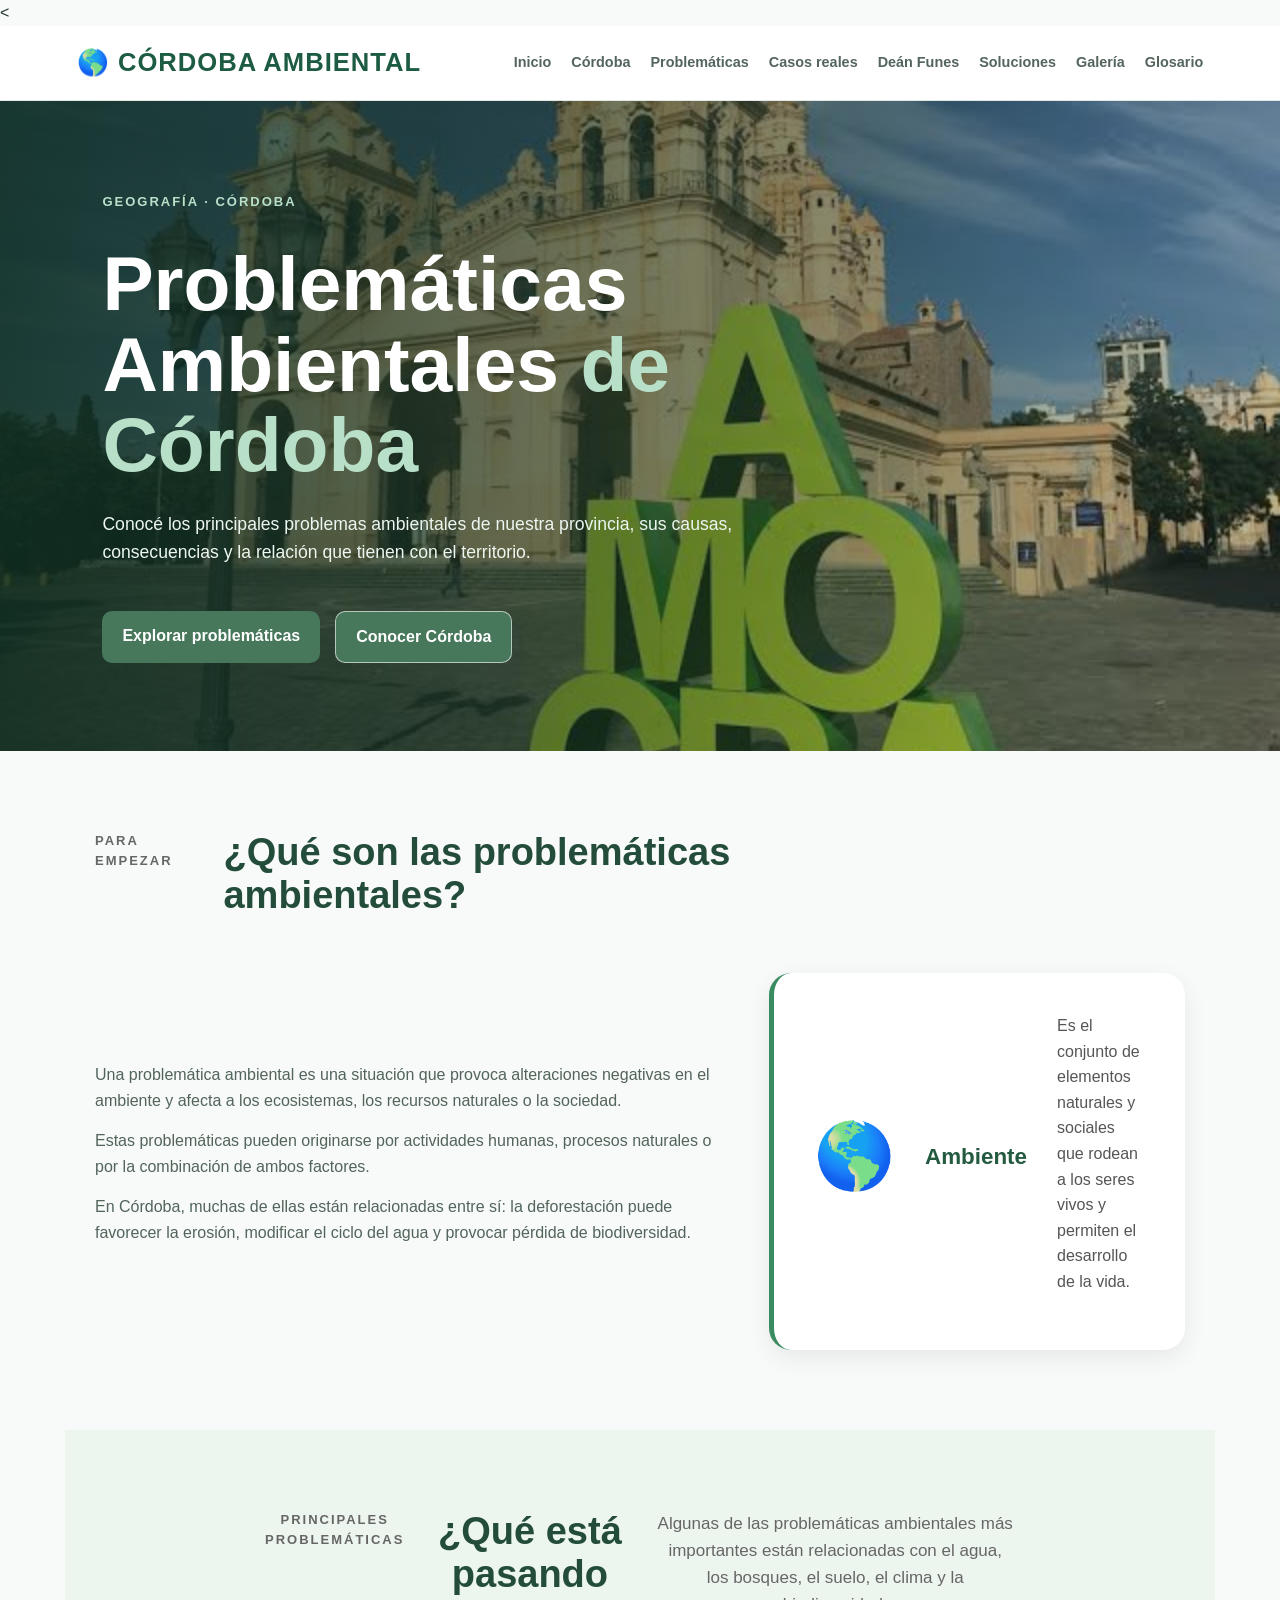
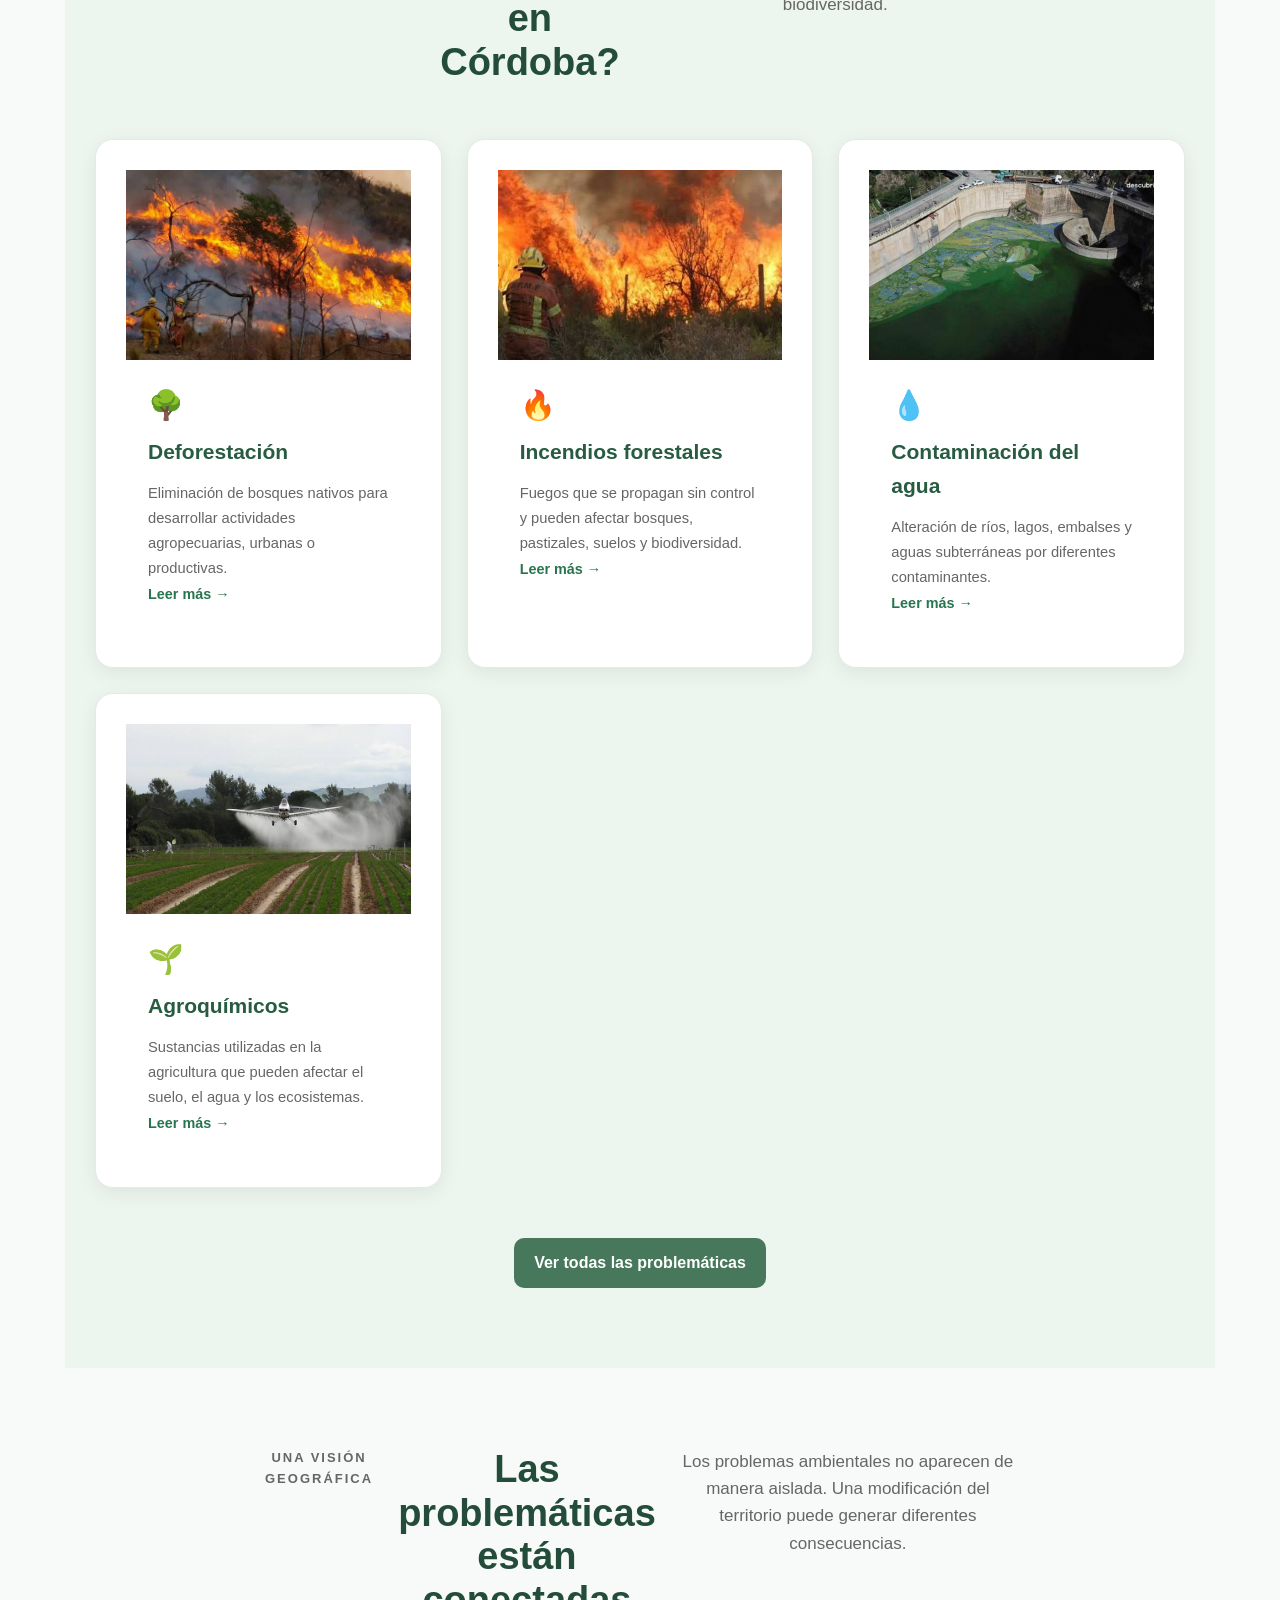
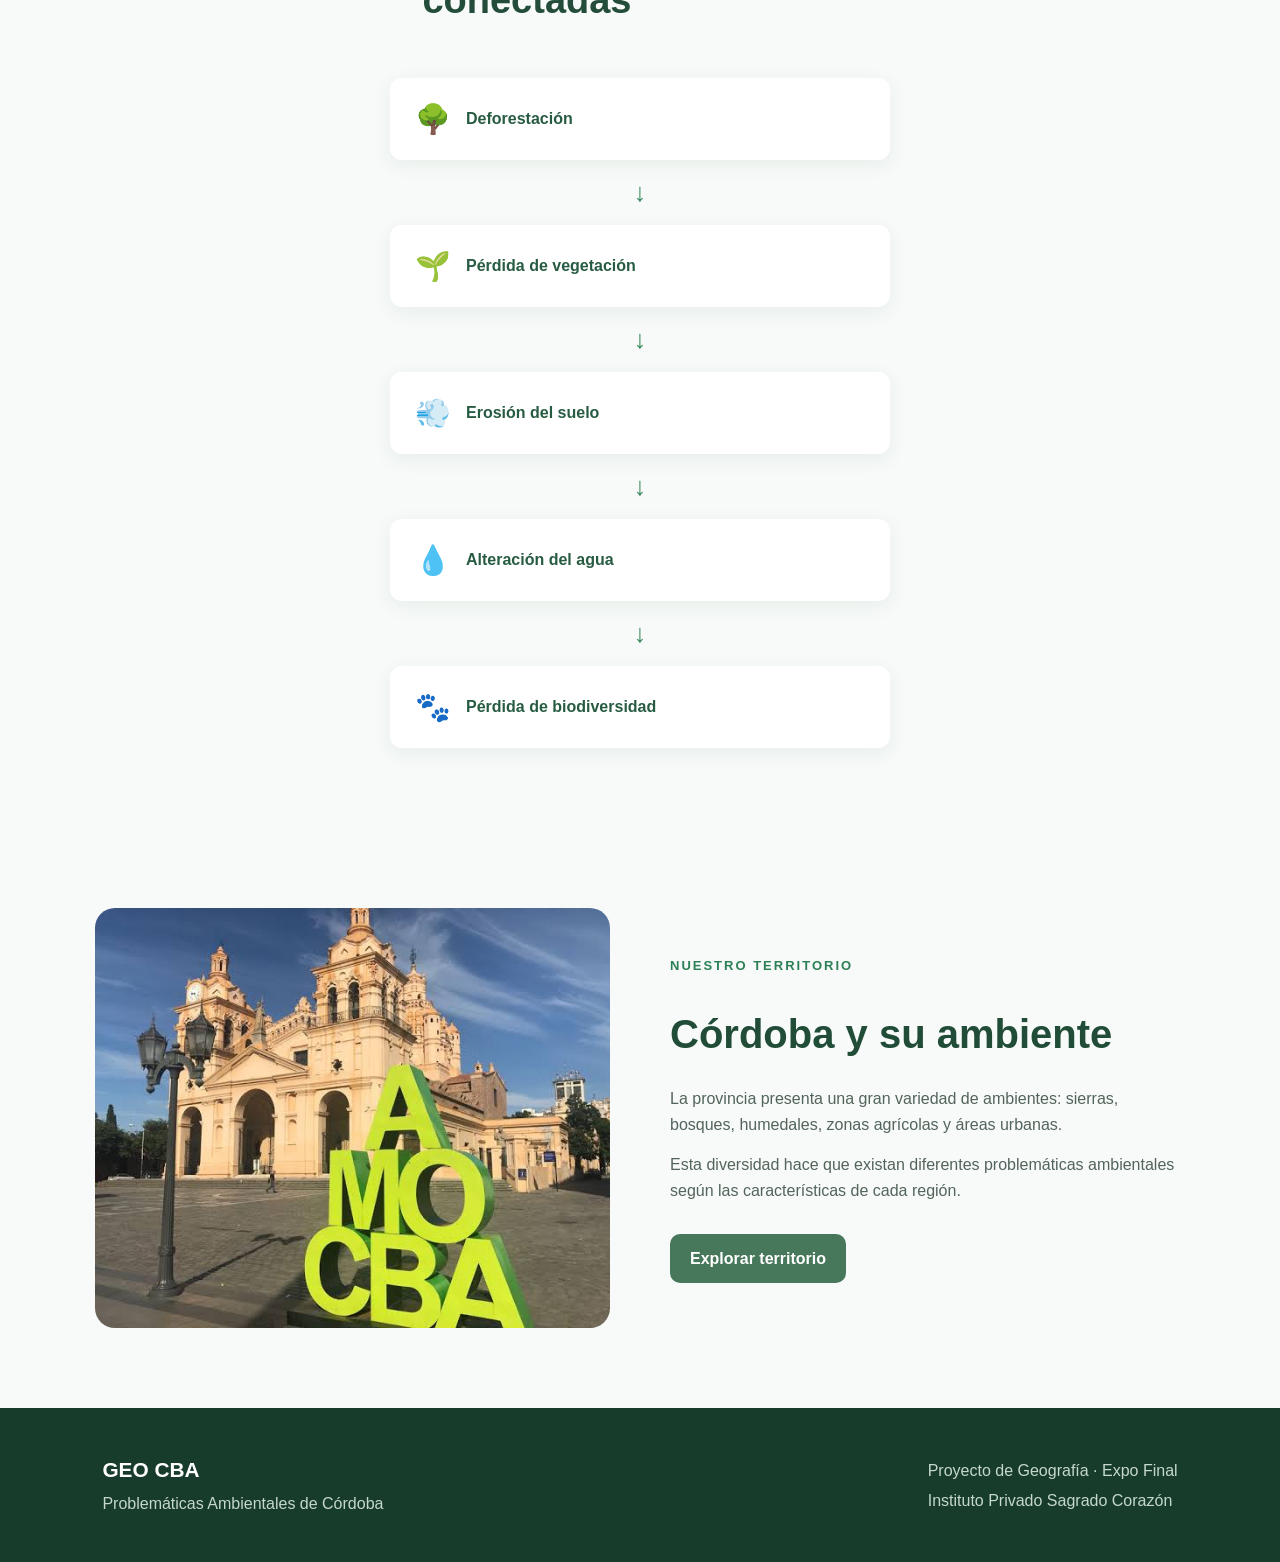
==== commit f24bac76: "Actualizacion de la pagina" ====
--- a/index.html
+++ b/index.html
@@ -10,47 +10,34 @@
 </head>
 
 <body>
- <header class="header">
-
-        <a href="index.html" class="logo">
-            GEO <span>CBA</span>
-        </a>
-<nav class="nav">
-
-    <a href="index.html">
-        Inicio
-    </a>
-
-    <a href="problematicas.html">
-        Problemáticas
-    </a>
-
-    <a href="cordoba.html">
-        Córdoba
-    </a>
-
-    <a href="casos.html">
-        Casos
-    </a>
-
-    <a href="soluciones.html">
-        Soluciones
-    </a>
-
-    <a href="glosario.html">
-        Glosario
-    </a>
-
-    <a href="galeria.html">
-        Galería
-    </a>
-
-    <a href="datos.html">
-        Datos
-    </a>
-
-</nav>
-    </header>
+ <<header class="header">
+
+    <div class="logo">
+        <a href="index.html">🌎 CÓRDOBA AMBIENTAL</a>
+    </div>
+
+    <!-- Botón del menú -->
+    <input type="checkbox" id="menu-toggle">
+
+    <label for="menu-toggle" class="menu-icon">
+        ☰
+    </label>
+
+    <!-- Menú -->
+    <nav class="nav">
+
+        <a href="index.html">Inicio</a>
+        <a href="cordoba.html">Córdoba</a>
+        <a href="problematicas.html">Problemáticas</a>
+        <a href="casos.html">Casos reales</a>
+        <a href="dean-funes.html">Deán Funes</a>
+        <a href="soluciones.html">Soluciones</a>
+        <a href="galeria.html">Galería</a>
+        <a href="glosario.html">Glosario</a>
+
+    </nav>
+
+</header>
 <main>
 
     <!-- PORTADA -->
--- a/css/estilos.css
+++ b/css/estilos.css
@@ -2967,3 +2967,202 @@
     }
 
 }
+/* =========================================
+   GLOSARIO
+========================================= */
+
+.hero-glosario {
+    background: linear-gradient(
+        rgba(0, 70, 55, 0.70),
+        rgba(0, 45, 40, 0.75)
+    ),
+    url("../img/cordoba.jpeg");
+
+    background-size: cover;
+    background-position: center;
+}
+
+
+.glosario-grid {
+    display: grid;
+    grid-template-columns: repeat(3, 1fr);
+    gap: 20px;
+    margin-top: 35px;
+}
+
+
+.tarjeta-glosario {
+    background-color: #ffffff;
+    border-radius: 15px;
+    padding: 24px;
+    border: 1px solid #dfe8e3;
+    box-shadow: 0 4px 12px rgba(0, 0, 0, 0.07);
+    transition: transform 0.3s ease, box-shadow 0.3s ease;
+}
+
+
+.tarjeta-glosario:hover {
+    transform: translateY(-5px);
+    box-shadow: 0 8px 20px rgba(0, 0, 0, 0.12);
+}
+
+
+.tarjeta-glosario h3 {
+    margin-top: 0;
+    margin-bottom: 12px;
+    color: #176b55;
+    font-size: 20px;
+}
+
+
+.tarjeta-glosario p {
+    margin: 0;
+    color: #555;
+    line-height: 1.6;
+    font-size: 15px;
+}
+
+
+/* SECCIÓN DE CONSEJO */
+
+.consejo {
+    margin-top: 20px;
+    background: #eaf5ef;
+    border-radius: 18px;
+}
+
+
+.consejo-contenido {
+    display: flex;
+    align-items: center;
+    gap: 25px;
+}
+
+
+.icono-grande {
+    font-size: 55px;
+}
+
+
+.consejo h2 {
+    color: #176b55;
+    margin-top: 0;
+}
+
+
+.consejo p {
+    line-height: 1.7;
+    color: #444;
+}
+
+
+/* =========================================
+   RESPONSIVE - CELULAR
+========================================= */
+
+@media (max-width: 900px) {
+
+    .glosario-grid {
+        grid-template-columns: repeat(2, 1fr);
+    }
+
+}
+
+
+@media (max-width: 600px) {
+
+    .glosario-grid {
+        grid-template-columns: 1fr;
+        gap: 15px;
+    }
+
+    .tarjeta-glosario {
+        padding: 20px;
+    }
+
+    .tarjeta-glosario h3 {
+        font-size: 18px;
+    }
+
+    .tarjeta-glosario p {
+        font-size: 14px;
+    }
+
+    .consejo-contenido {
+        flex-direction: column;
+        text-align: center;
+    }
+
+    .icono-grande {
+        font-size: 45px;
+    }
+
+}
+/* =========================================
+   MENÚ RESPONSIVE
+========================================= */
+
+/* Checkbox oculto */
+#menu-toggle {
+    display: none;
+}
+
+/* Icono del menú */
+.menu-icon {
+    display: none;
+    font-size: 30px;
+    cursor: pointer;
+    color: white;
+}
+
+
+/* =========================================
+   CELULAR
+========================================= */
+
+@media (max-width: 768px) {
+
+    .header {
+        position: relative;
+    }
+
+    /* Mostrar ☰ */
+    .menu-icon {
+        display: block;
+        z-index: 1001;
+    }
+
+    /* Ocultar menú inicialmente */
+    .nav {
+        display: none;
+        position: absolute;
+        top: 100%;
+        left: 0;
+        width: 100%;
+
+        flex-direction: column;
+
+        background-color: #ffffff;
+
+        padding: 15px 0;
+
+        box-shadow: 0 5px 15px rgba(0,0,0,0.15);
+
+        z-index: 1000;
+    }
+
+    /* Mostrar menú cuando tocamos ☰ */
+    #menu-toggle:checked ~ .nav {
+        display: flex;
+    }
+
+    /* Links */
+    .nav a {
+        width: 100%;
+        text-align: center;
+        padding: 14px 10px;
+
+        text-decoration: none;
+    }
+
+}
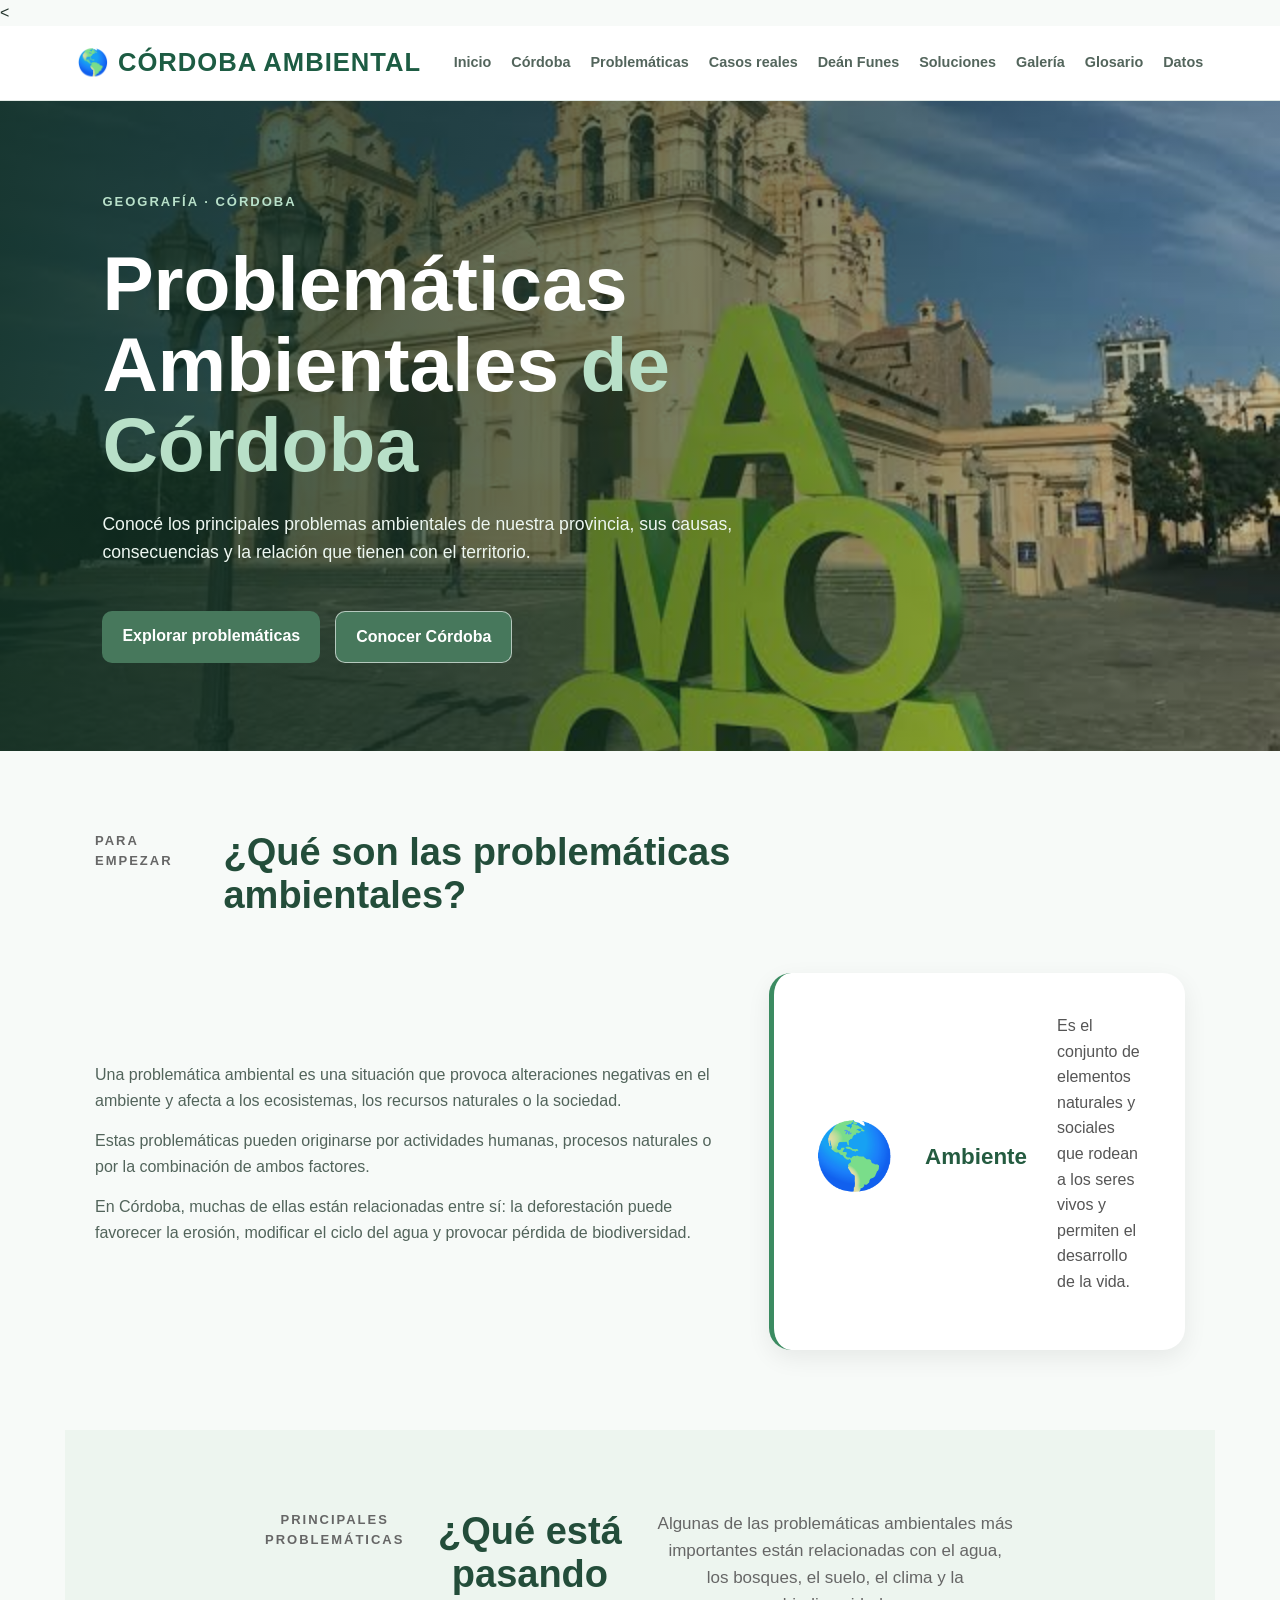
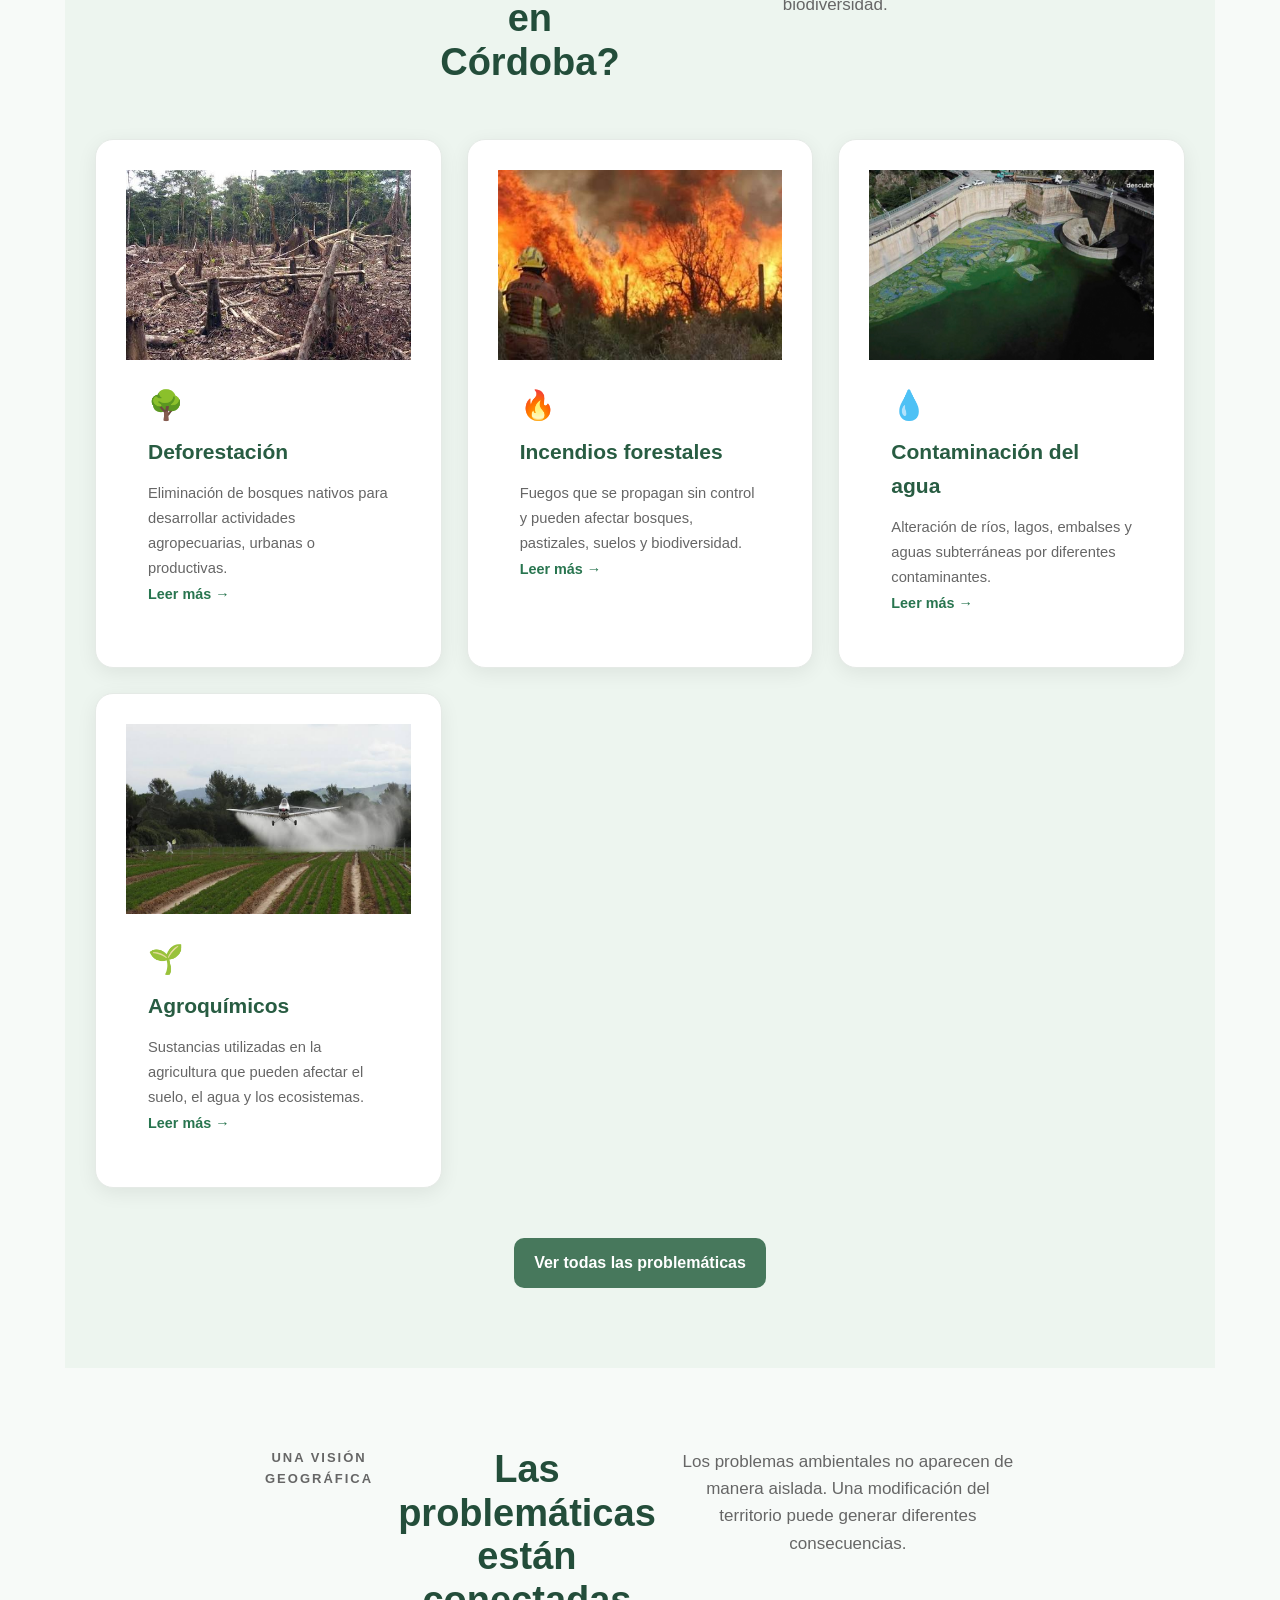
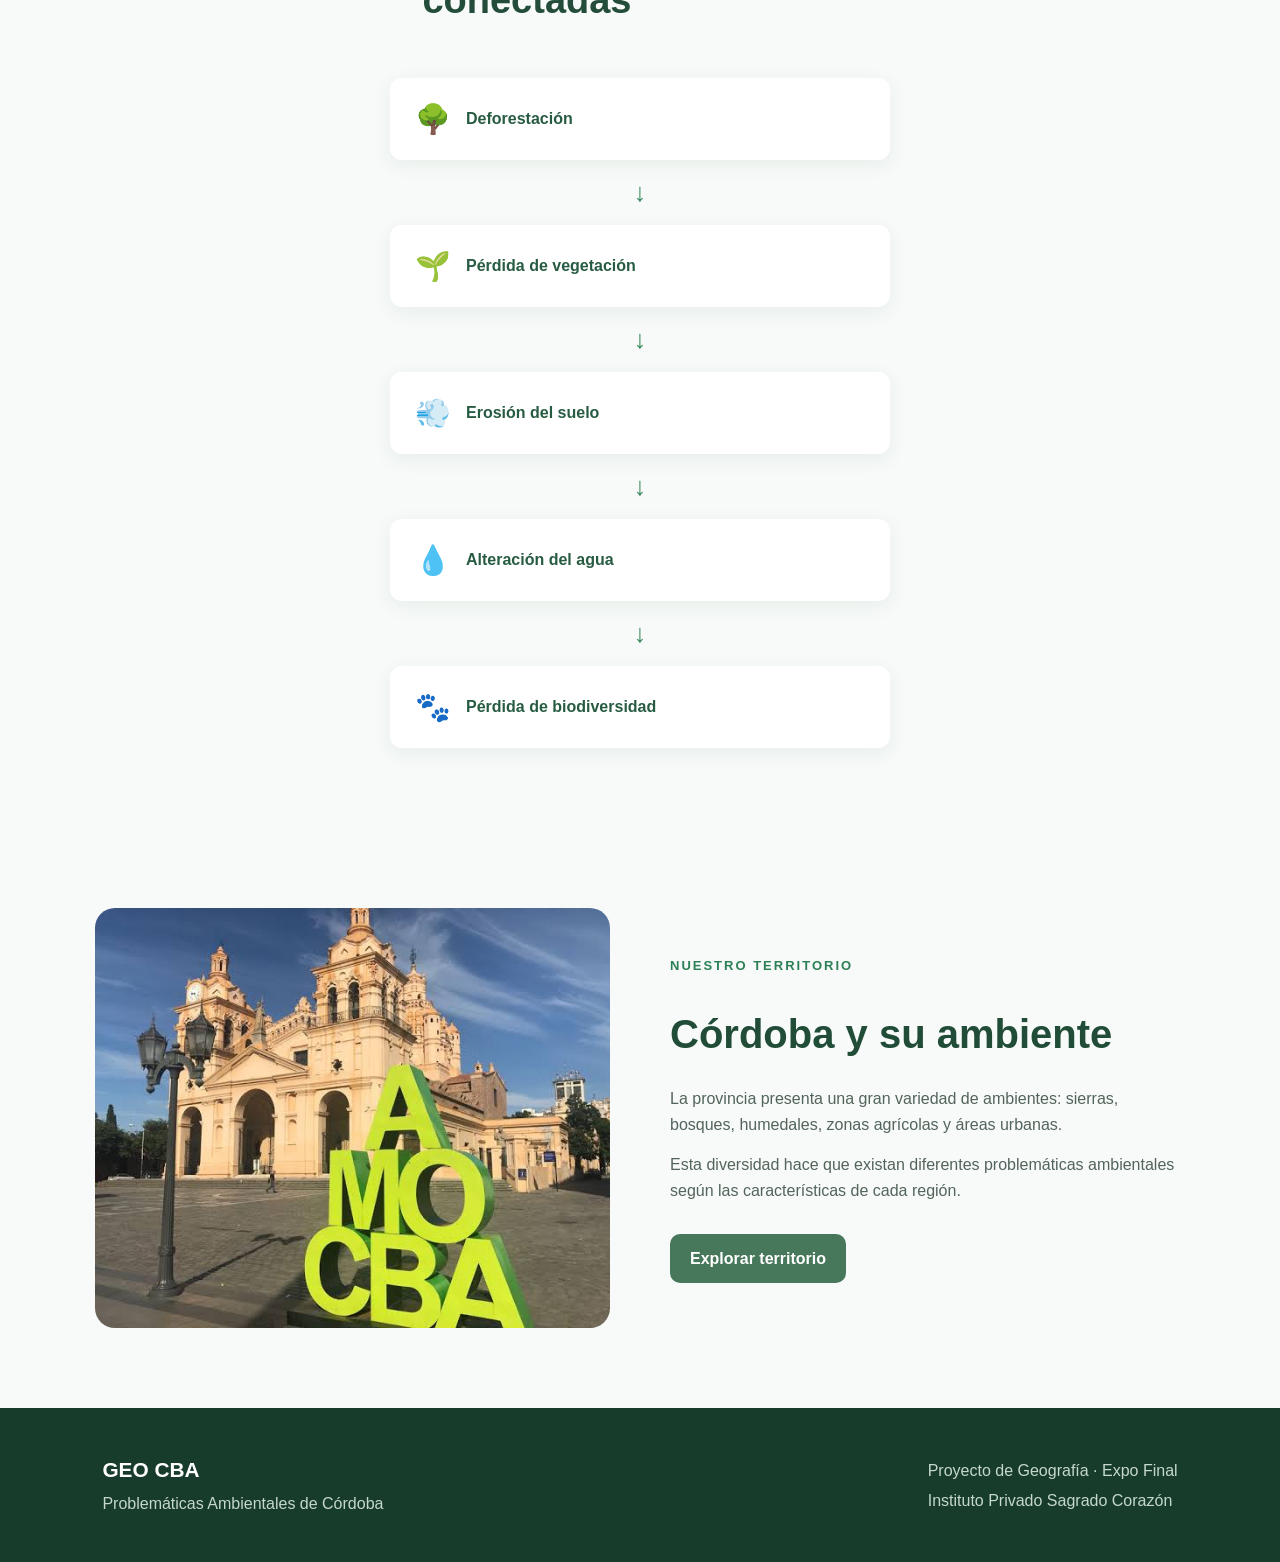
==== commit aabbe533: "Entrega final pagina de geografia" ====
--- a/index.html
+++ b/index.html
@@ -34,6 +34,7 @@
         <a href="soluciones.html">Soluciones</a>
         <a href="galeria.html">Galería</a>
         <a href="glosario.html">Glosario</a>
+        <a href="datos.html">Datos</a>
 
     </nav>
 
--- a/css/estilos.css
+++ b/css/estilos.css
@@ -3165,4 +3165,529 @@
         text-decoration: none;
     }
 
+}
+/* =========================================
+   DEÁN FUNES
+========================================= */
+
+.dean-hero {
+    min-height: 55vh;
+    display: flex;
+    align-items: center;
+    justify-content: center;
+    text-align: center;
+}
+
+.dean-hero .hero-contenido {
+    max-width: 850px;
+}
+
+.texto-intro {
+    font-size: 1.15rem;
+    line-height: 1.8;
+}
+
+/* Imagen principal */
+
+.imagen-destacada {
+    max-width: 900px;
+    margin: auto;
+    text-align: center;
+}
+
+.imagen-destacada img {
+    width: 100%;
+    max-height: 450px;
+    object-fit: cover;
+    border-radius: 18px;
+    display: block;
+}
+
+.fuente-foto,
+.fuente-caso {
+    font-size: 0.85rem;
+    color: #666;
+    margin-top: 10px;
+    font-style: italic;
+}
+
+
+/* Tarjetas de contaminación */
+
+.tarjetas-info {
+    display: grid;
+    grid-template-columns: repeat(4, 1fr);
+    gap: 20px;
+    margin-top: 35px;
+}
+
+.tarjeta-info {
+    background: white;
+    padding: 25px;
+    border-radius: 16px;
+    box-shadow: 0 5px 20px rgba(0, 0, 0, 0.08);
+    transition: transform 0.3s ease;
+}
+
+.tarjeta-info:hover {
+    transform: translateY(-6px);
+}
+
+.tarjeta-info span {
+    font-size: 2rem;
+}
+
+.tarjeta-info h3 {
+    margin: 12px 0;
+}
+
+.tarjeta-info p {
+    line-height: 1.6;
+    margin: 0;
+}
+
+
+/* Dato importante */
+
+.dato-importante {
+    margin-top: 30px;
+    padding: 25px;
+    border-left: 5px solid #2f7d32;
+    background: rgba(255, 255, 255, 0.15);
+    border-radius: 10px;
+}
+
+.dato-importante strong {
+    font-size: 1.2rem;
+}
+
+
+/* Lista de consecuencias */
+
+.lista-problemas {
+    display: grid;
+    grid-template-columns: repeat(2, 1fr);
+    gap: 20px;
+    margin-top: 30px;
+}
+
+.lista-problemas > div {
+    padding: 25px;
+    background: white;
+    border-radius: 15px;
+    box-shadow: 0 5px 18px rgba(0, 0, 0, 0.07);
+}
+
+.lista-problemas strong {
+    font-size: 1.1rem;
+}
+
+.lista-problemas p {
+    line-height: 1.6;
+    margin-bottom: 0;
+}
+
+
+/* Economía circular */
+
+.economia-circular {
+    display: grid;
+    grid-template-columns: repeat(3, 1fr);
+    gap: 25px;
+    margin-top: 35px;
+}
+
+.economia-circular > div {
+    text-align: center;
+    padding: 30px;
+    background: white;
+    border-radius: 18px;
+    box-shadow: 0 5px 18px rgba(0, 0, 0, 0.07);
+}
+
+.economia-circular span {
+    display: flex;
+    align-items: center;
+    justify-content: center;
+    width: 45px;
+    height: 45px;
+    margin: auto;
+    border-radius: 50%;
+    background: #2f7d32;
+    color: white;
+    font-weight: bold;
+}
+
+.economia-circular h3 {
+    margin: 15px 0 10px;
+}
+
+
+/* Acciones */
+
+.acciones-locales {
+    display: grid;
+    grid-template-columns: repeat(3, 1fr);
+    gap: 25px;
+    margin-top: 35px;
+}
+
+.acciones-locales article {
+    padding: 30px;
+    background: white;
+    border-radius: 18px;
+    box-shadow: 0 5px 18px rgba(0, 0, 0, 0.07);
+}
+
+.acciones-locales article > span {
+    font-size: 2.2rem;
+}
+
+.acciones-locales h3 {
+    margin: 15px 0;
+}
+
+.acciones-locales ul {
+    padding-left: 20px;
+}
+
+.acciones-locales li {
+    margin-bottom: 10px;
+    line-height: 1.5;
+}
+
+
+/* =========================================
+   RESPONSIVE DEÁN FUNES
+========================================= */
+
+@media (max-width: 900px) {
+
+    .tarjetas-info {
+        grid-template-columns: repeat(2, 1fr);
+    }
+
+    .lista-problemas {
+        grid-template-columns: 1fr;
+    }
+
+    .economia-circular {
+        grid-template-columns: 1fr;
+    }
+
+    .acciones-locales {
+        grid-template-columns: 1fr;
+    }
+
+}
+
+
+@media (max-width: 600px) {
+
+    .dean-hero {
+        min-height: 45vh;
+        padding: 40px 20px;
+    }
+
+    .dean-hero h1 {
+        font-size: 2rem;
+    }
+
+    .dean-hero p {
+        font-size: 1rem;
+    }
+
+    .tarjetas-info {
+        grid-template-columns: 1fr;
+    }
+
+    .tarjeta-info {
+        padding: 20px;
+    }
+
+    .imagen-destacada img {
+        max-height: 280px;
+    }
+
+    .lista-problemas > div {
+        padding: 20px;
+    }
+
+    .economia-circular > div {
+        padding: 25px 20px;
+    }
+
+    .acciones-locales article {
+        padding: 22px;
+    }
+
+}
+/* =========================================
+   CÓRDOBA
+========================================= */
+
+.cordoba-hero {
+    min-height: 55vh;
+    display: flex;
+    align-items: center;
+    justify-content: center;
+    text-align: center;
+}
+
+.cordoba-hero .hero-contenido {
+    max-width: 850px;
+}
+
+.imagen-cordoba {
+    max-width: 950px;
+    margin: auto;
+    text-align: center;
+}
+
+.imagen-cordoba img {
+    width: 100%;
+    max-height: 480px;
+    object-fit: cover;
+    border-radius: 20px;
+    display: block;
+}
+
+
+/* Geografía */
+
+.geografia-grid {
+    display: grid;
+    grid-template-columns: repeat(4, 1fr);
+    gap: 20px;
+    margin-top: 35px;
+}
+
+.geografia-card {
+    background: white;
+    padding: 25px;
+    border-radius: 18px;
+    box-shadow: 0 5px 18px rgba(0, 0, 0, 0.07);
+    transition: transform 0.3s ease;
+}
+
+.geografia-card:hover {
+    transform: translateY(-6px);
+}
+
+.geografia-card span {
+    font-size: 2.2rem;
+}
+
+.geografia-card h3 {
+    margin: 15px 0 10px;
+}
+
+.geografia-card p {
+    line-height: 1.6;
+}
+
+
+/* Agua */
+
+.agua-destacada {
+    display: grid;
+    grid-template-columns: 100px 1fr;
+    gap: 25px;
+    align-items: center;
+    margin-top: 35px;
+    padding: 35px;
+    background: white;
+    border-radius: 20px;
+    box-shadow: 0 5px 18px rgba(0, 0, 0, 0.07);
+}
+
+.agua-icono {
+    font-size: 4rem;
+    text-align: center;
+}
+
+.agua-destacada h3 {
+    margin-top: 0;
+}
+
+
+/* Bosque */
+
+.bosque-grid {
+    display: grid;
+    grid-template-columns: repeat(3, 1fr);
+    gap: 25px;
+    margin-top: 35px;
+}
+
+.bosque-grid > div {
+    padding: 30px;
+    background: white;
+    border-radius: 18px;
+    box-shadow: 0 5px 18px rgba(0, 0, 0, 0.07);
+}
+
+.bosque-grid span {
+    display: block;
+    font-size: 2.5rem;
+    margin-bottom: 15px;
+}
+
+.bosque-grid strong {
+    display: block;
+    font-size: 1.1rem;
+    margin-bottom: 10px;
+}
+
+.bosque-grid p {
+    line-height: 1.6;
+}
+
+
+/* Relaciones */
+
+.relaciones {
+    display: grid;
+    grid-template-columns: repeat(4, 1fr);
+    gap: 20px;
+    margin-top: 35px;
+}
+
+.relaciones > div {
+    background: rgba(255, 255, 255, 0.12);
+    padding: 25px;
+    border-radius: 16px;
+}
+
+.relaciones span {
+    font-size: 2.2rem;
+}
+
+.relaciones h3 {
+    margin: 12px 0;
+}
+
+
+/* Dato */
+
+.dato-cordoba {
+    margin-top: 30px;
+    padding: 25px;
+    border-left: 5px solid #2f7d32;
+    background: #f4f8f3;
+    border-radius: 10px;
+}
+
+.dato-cordoba p {
+    margin-bottom: 0;
+}
+
+
+/* Áreas protegidas */
+
+.proteccion {
+    display: grid;
+    grid-template-columns: 1.2fr 1fr;
+    gap: 40px;
+    align-items: center;
+    margin-top: 35px;
+}
+
+.proteccion-imagen img {
+    width: 100%;
+    border-radius: 18px;
+    display: block;
+}
+
+.proteccion-texto {
+    padding: 25px;
+}
+
+.proteccion-texto h3 {
+    margin-top: 0;
+}
+
+.proteccion-texto li {
+    margin-bottom: 15px;
+    line-height: 1.5;
+}
+
+
+/* Cambio climático */
+
+.clima-grid {
+    display: grid;
+    grid-template-columns: repeat(4, 1fr);
+    gap: 20px;
+    margin-top: 35px;
+}
+
+.clima-grid > div {
+    padding: 25px;
+    background: white;
+    border-radius: 18px;
+    box-shadow: 0 5px 18px rgba(0, 0, 0, 0.07);
+}
+
+.clima-grid span {
+    font-size: 2.2rem;
+}
+
+.clima-grid h3 {
+    margin: 12px 0;
+}
+
+
+/* =========================================
+   RESPONSIVE CÓRDOBA
+========================================= */
+
+@media (max-width: 1000px) {
+
+    .geografia-grid,
+    .relaciones,
+    .clima-grid {
+        grid-template-columns: repeat(2, 1fr);
+    }
+
+}
+
+
+@media (max-width: 700px) {
+
+    .cordoba-hero {
+        min-height: 45vh;
+        padding: 40px 20px;
+    }
+
+    .cordoba-hero h1 {
+        font-size: 2rem;
+    }
+
+    .geografia-grid,
+    .bosque-grid,
+    .relaciones,
+    .clima-grid {
+        grid-template-columns: 1fr;
+    }
+
+    .agua-destacada {
+        grid-template-columns: 1fr;
+        text-align: center;
+        padding: 25px;
+    }
+
+    .agua-icono {
+        font-size: 3rem;
+    }
+
+    .proteccion {
+        grid-template-columns: 1fr;
+        gap: 20px;
+    }
+
+    .proteccion-texto {
+        padding: 10px;
+    }
+
 }
